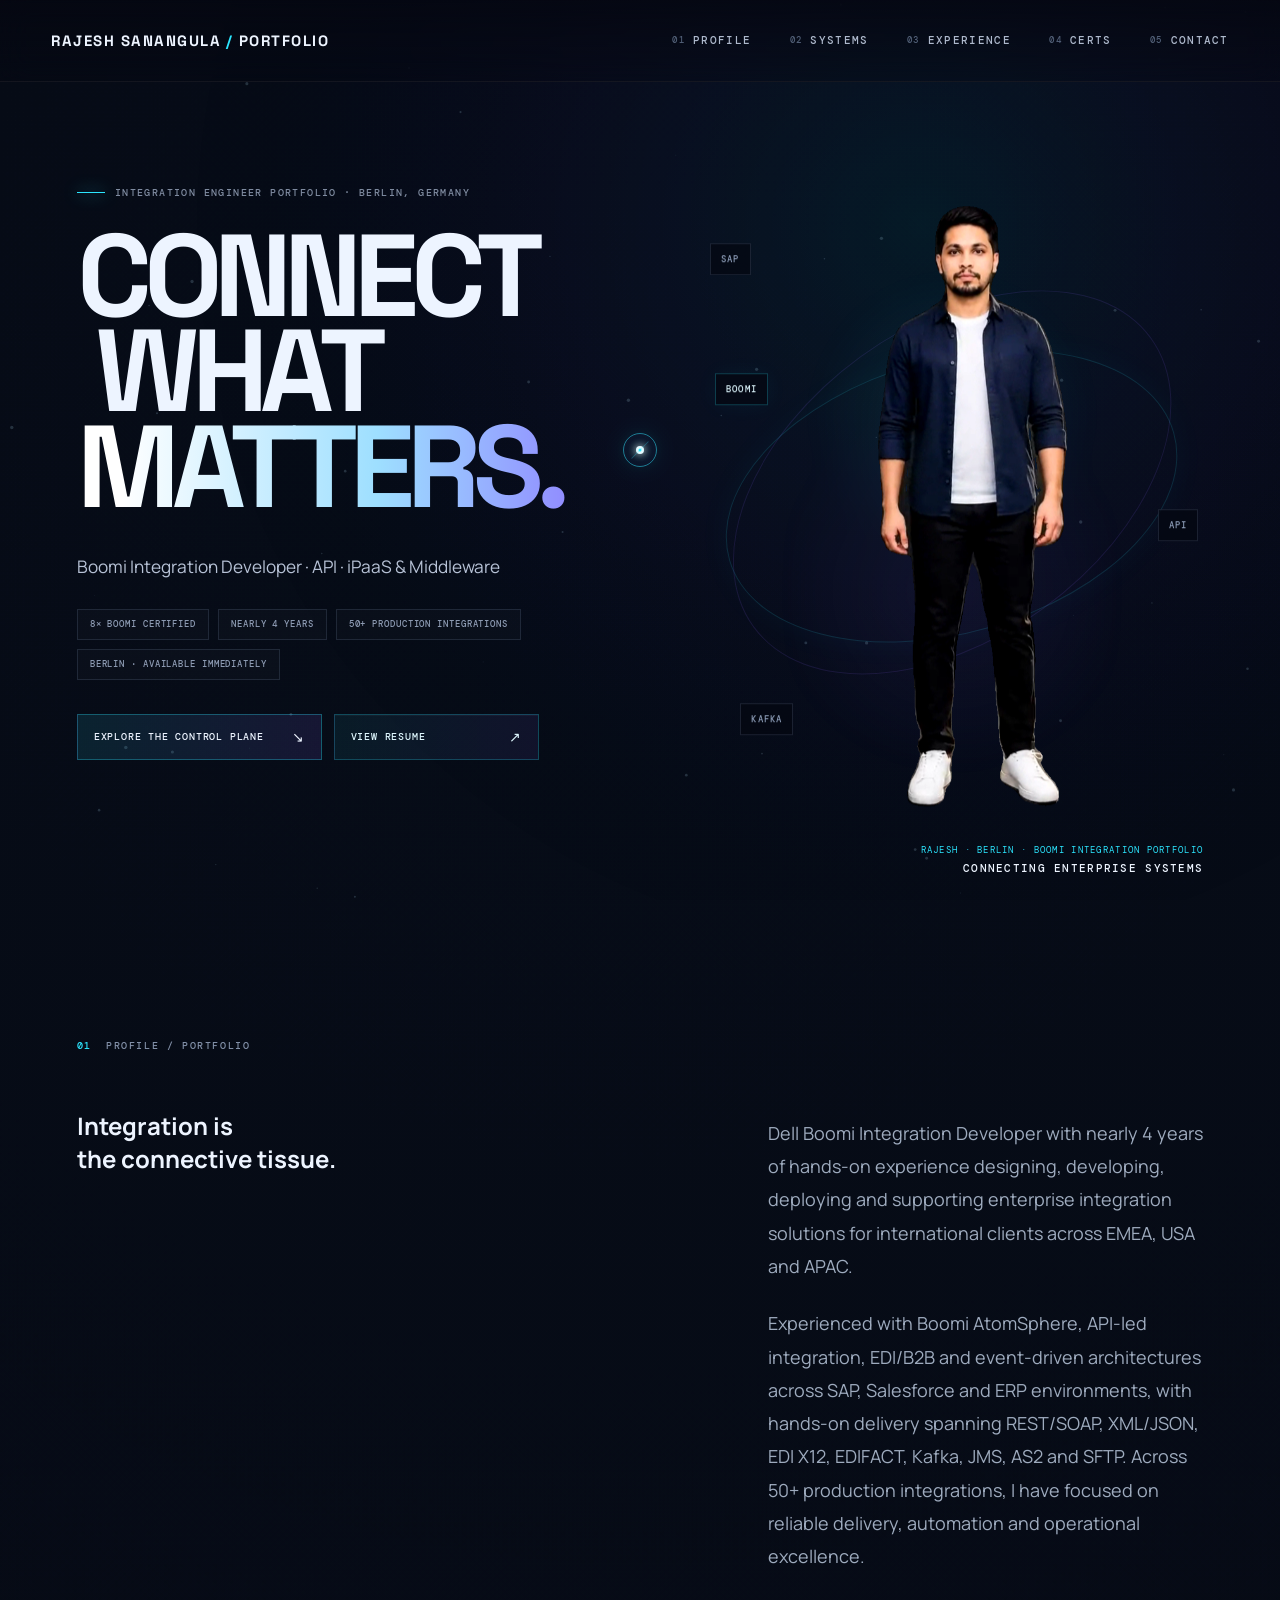
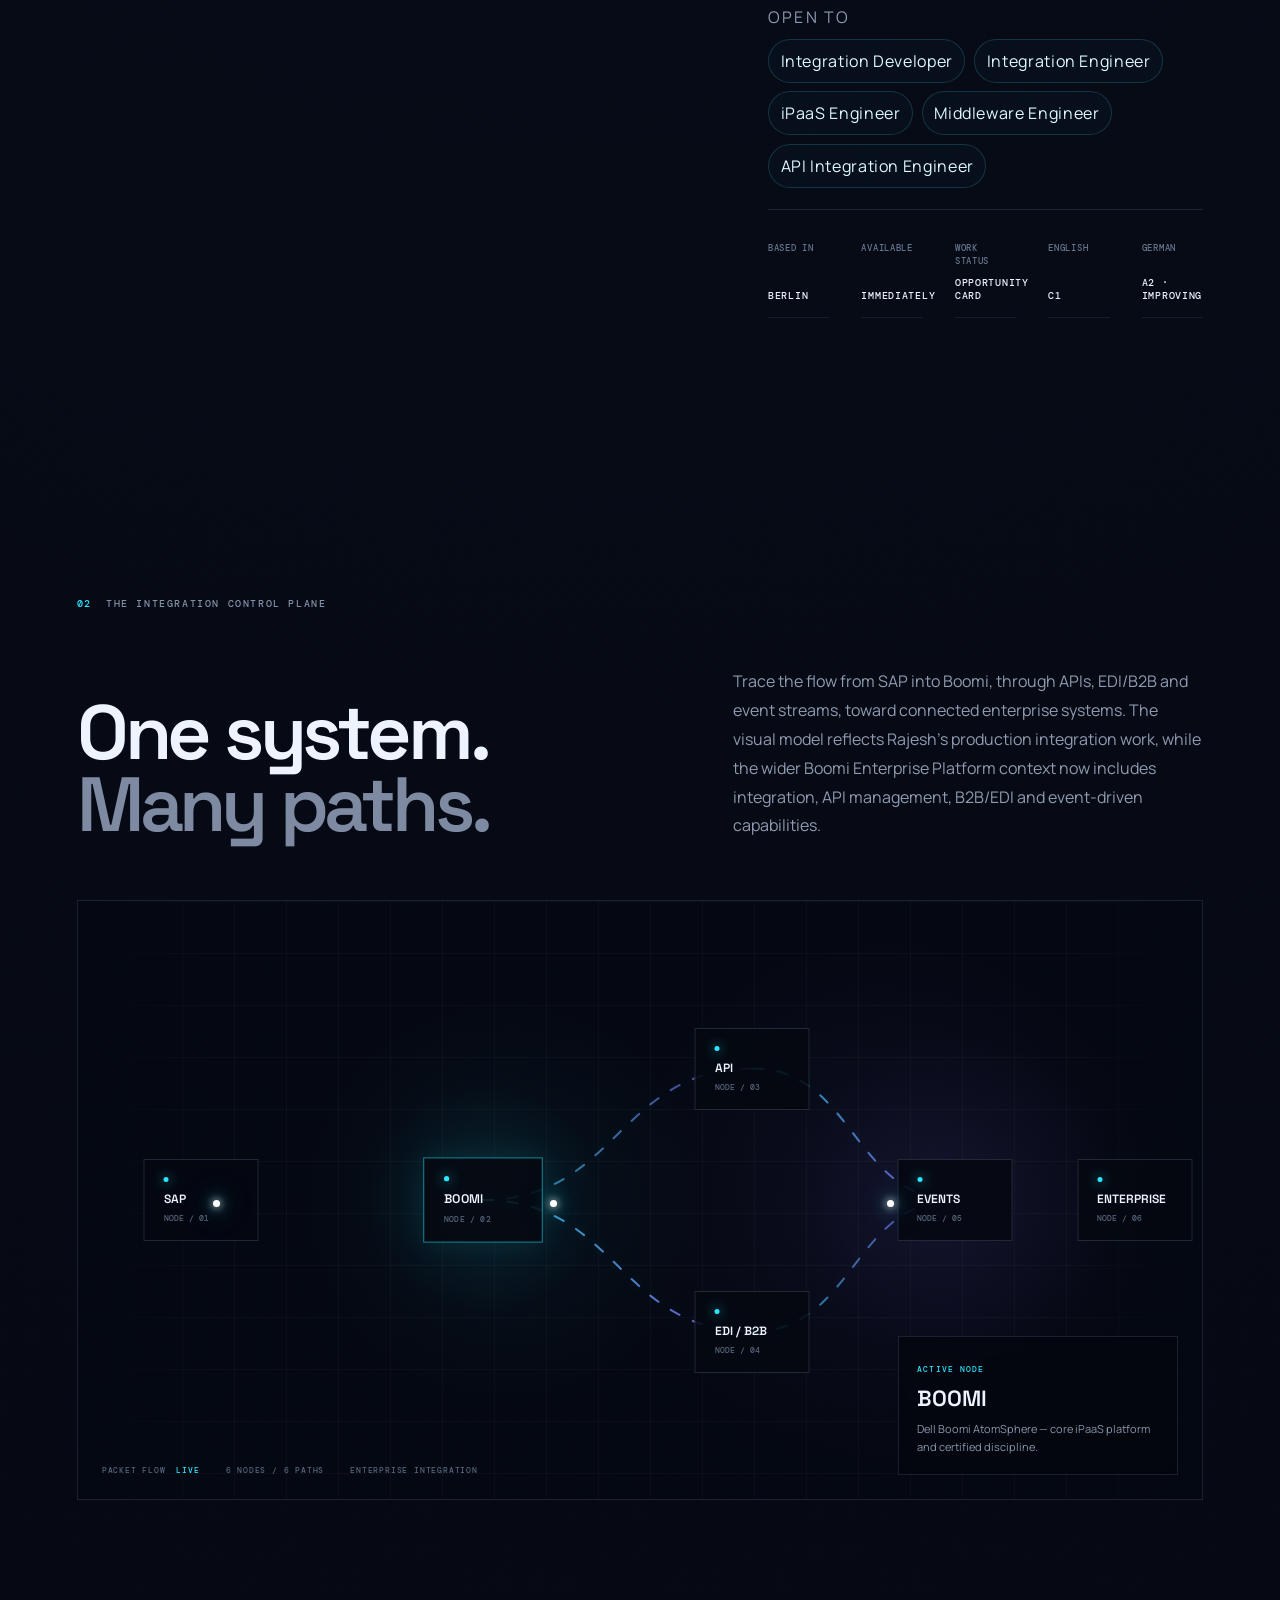
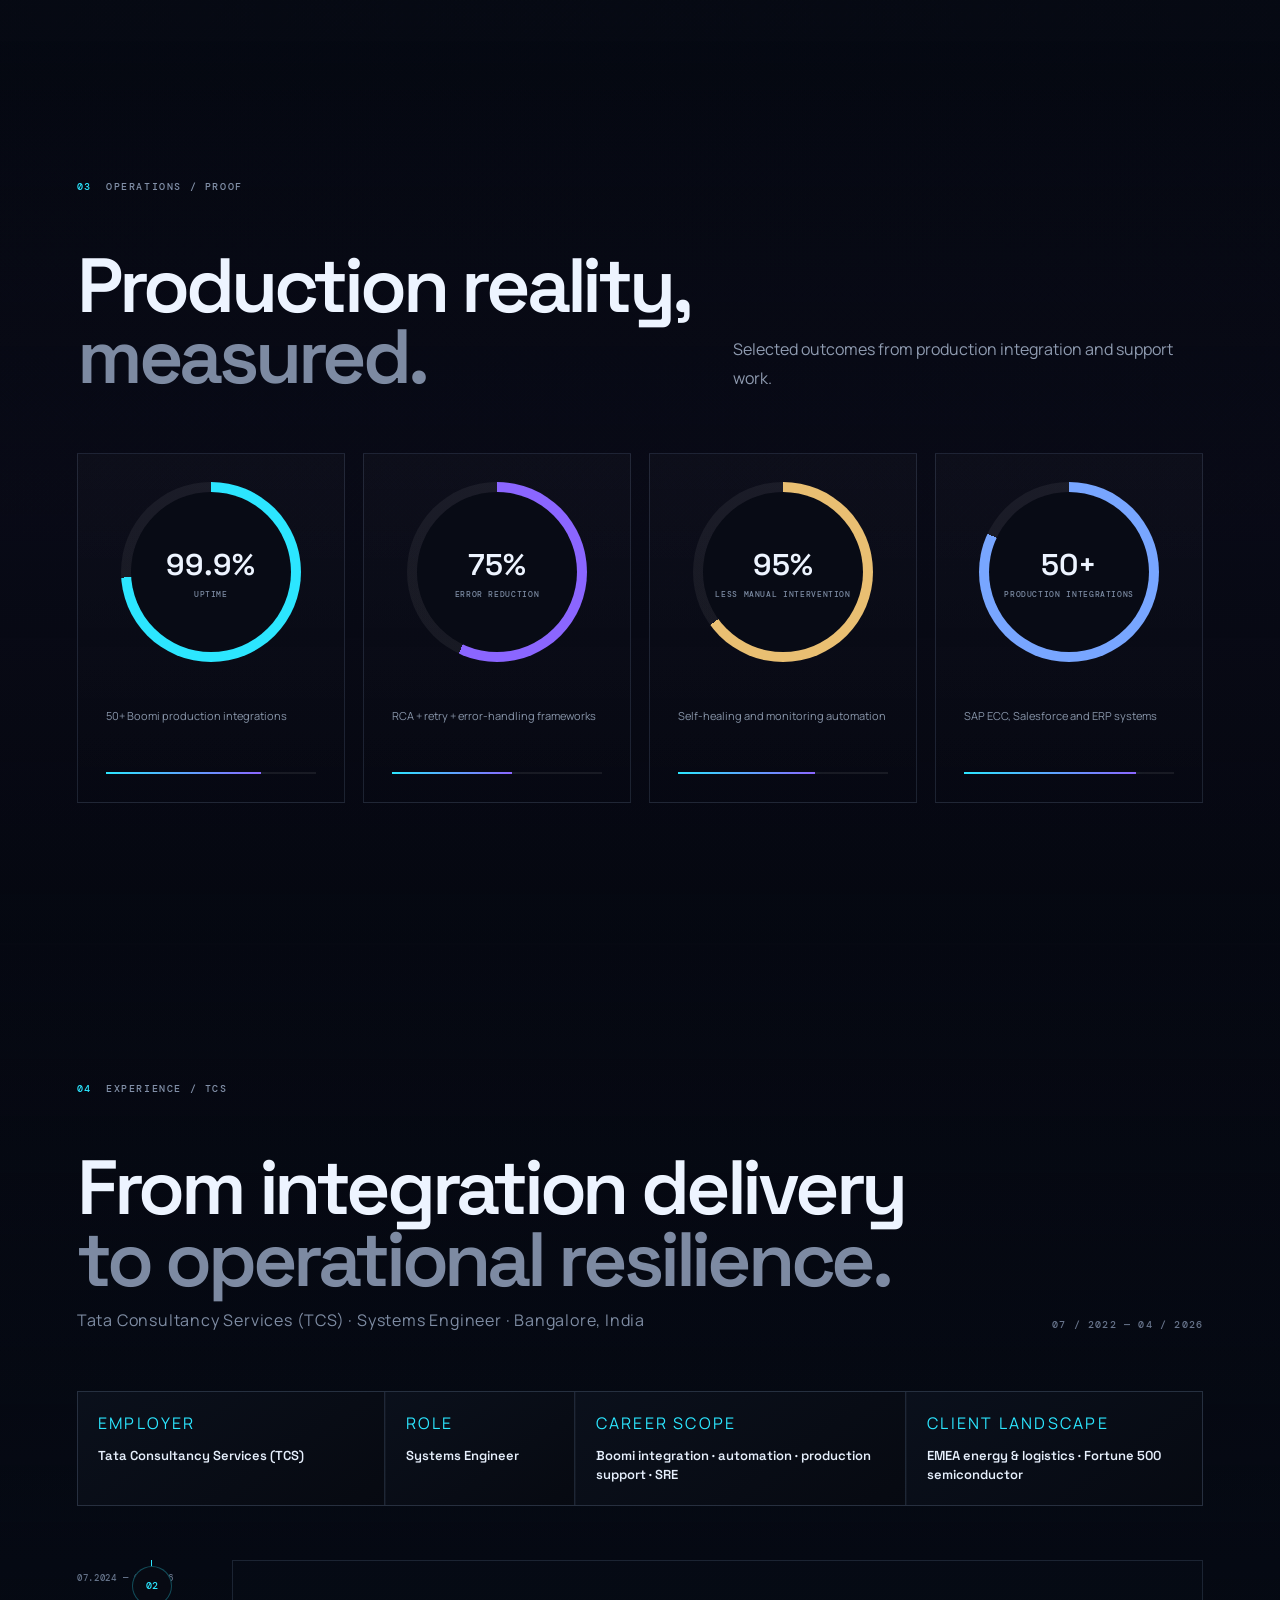
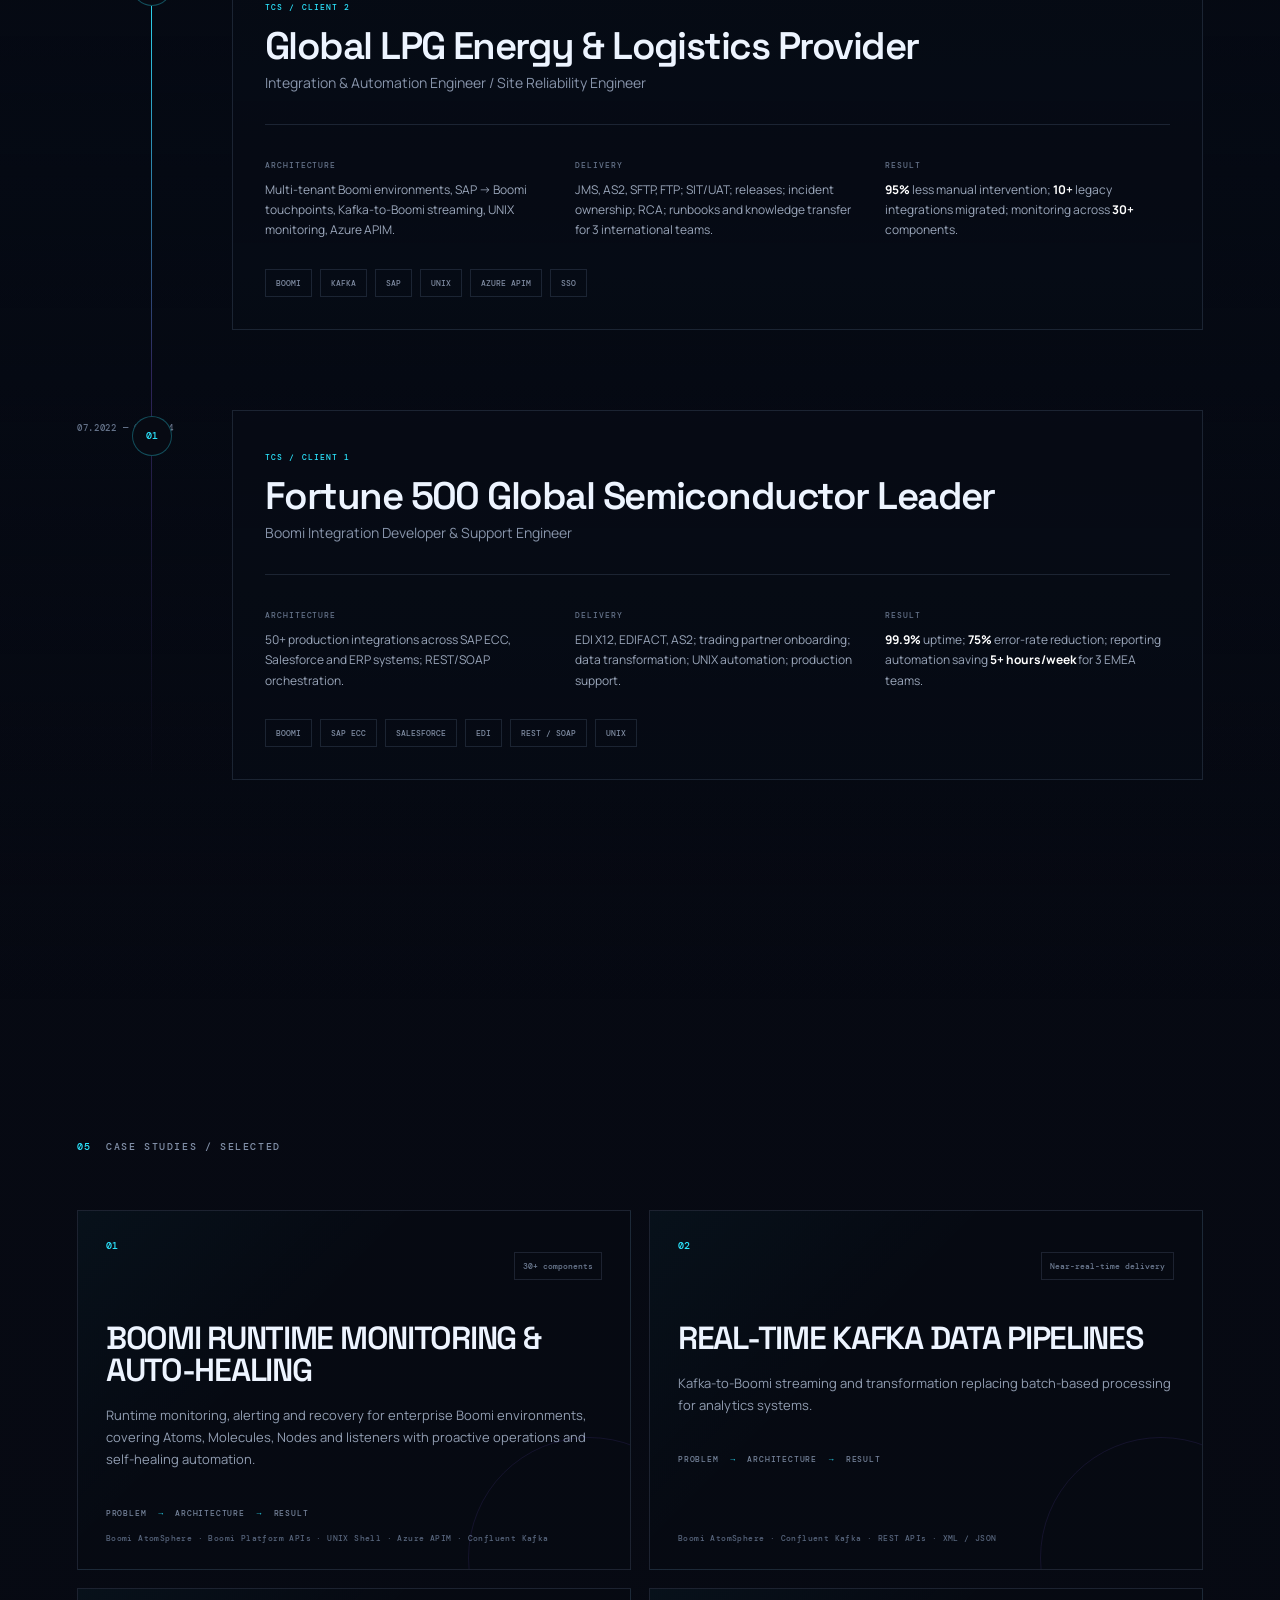
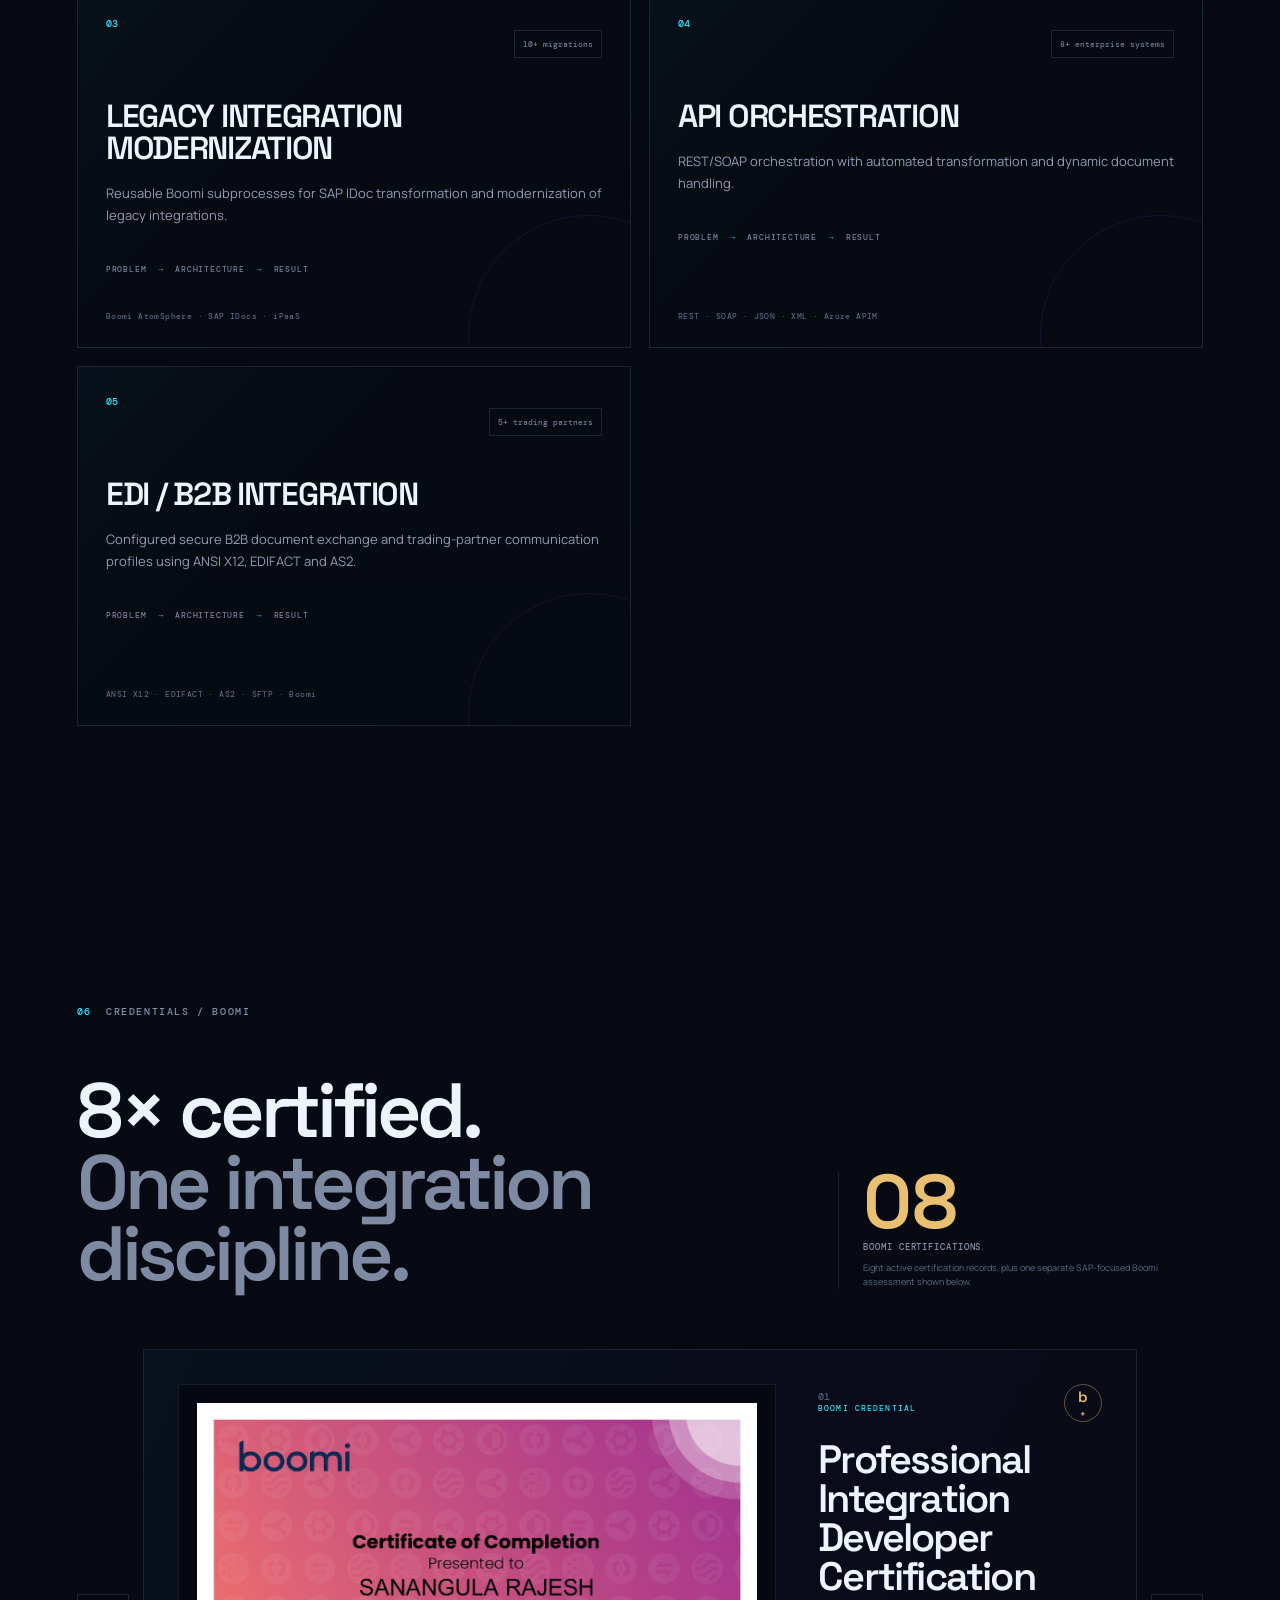
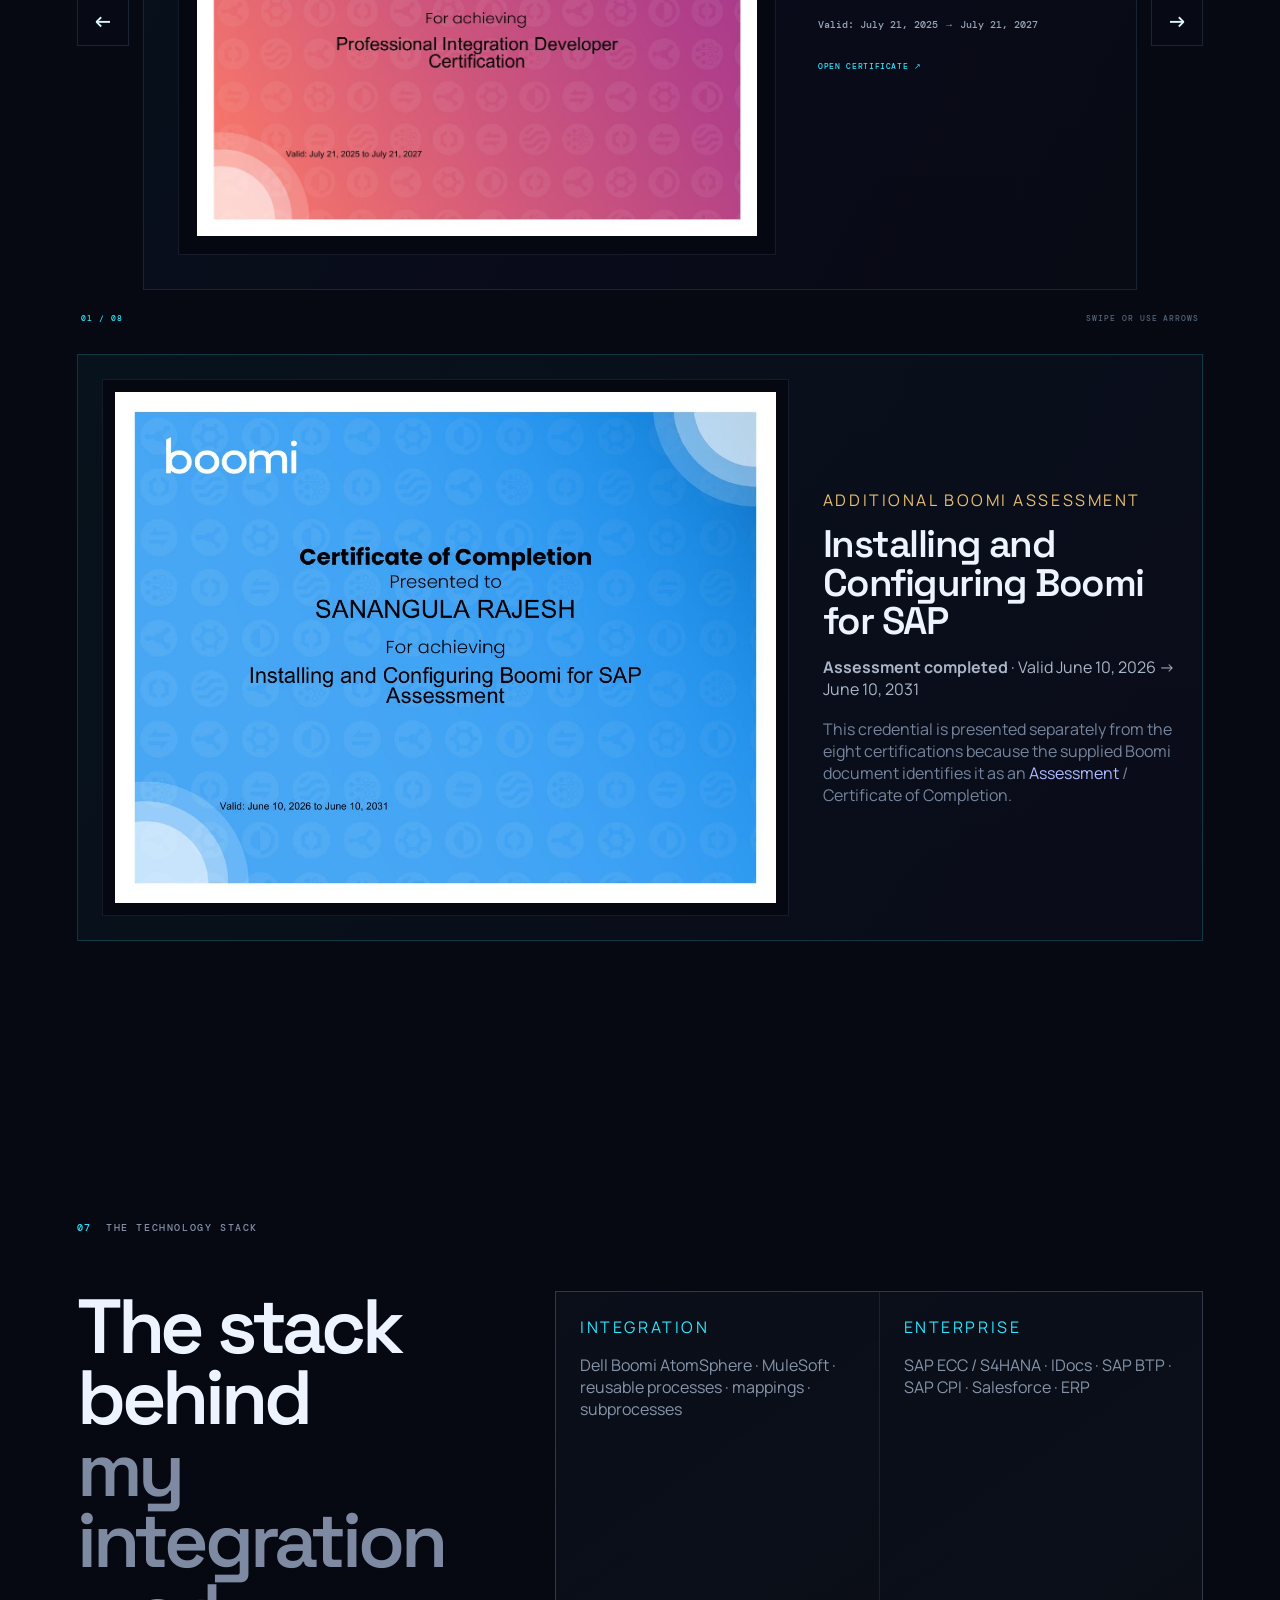
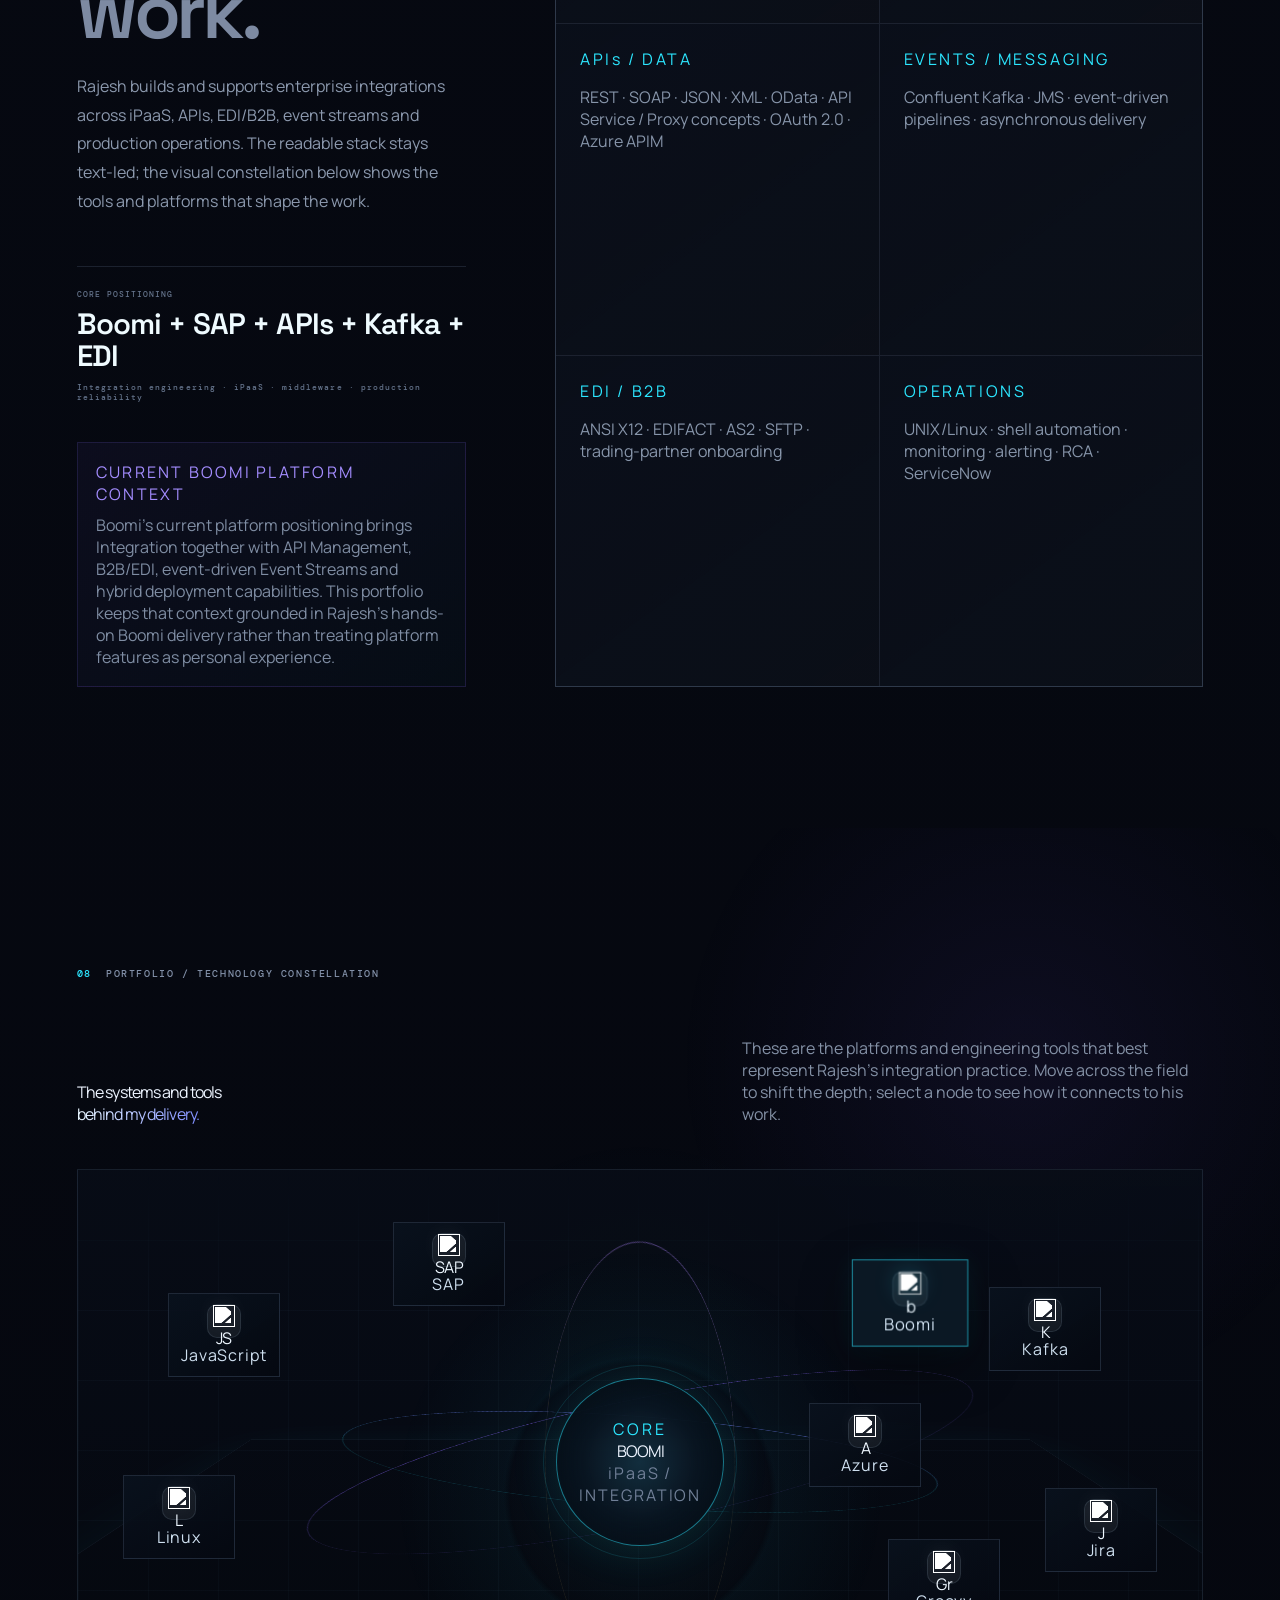
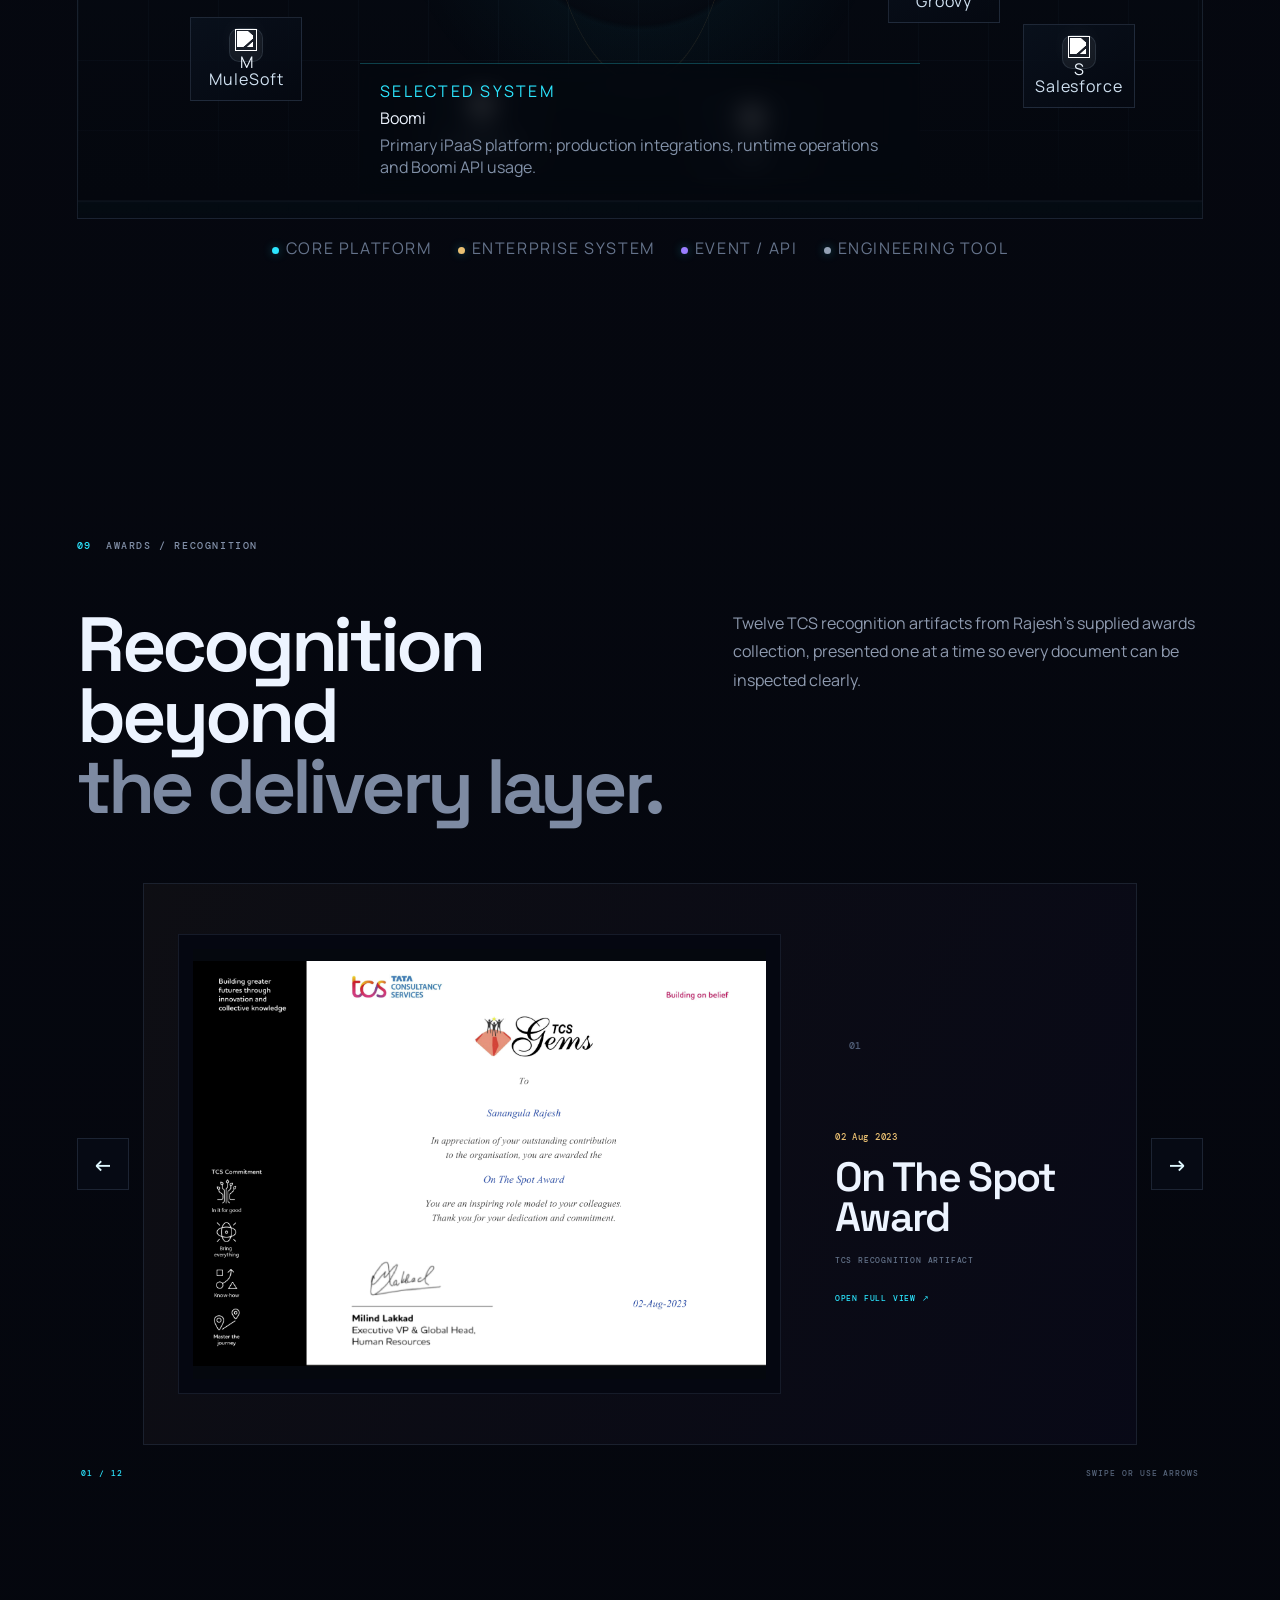
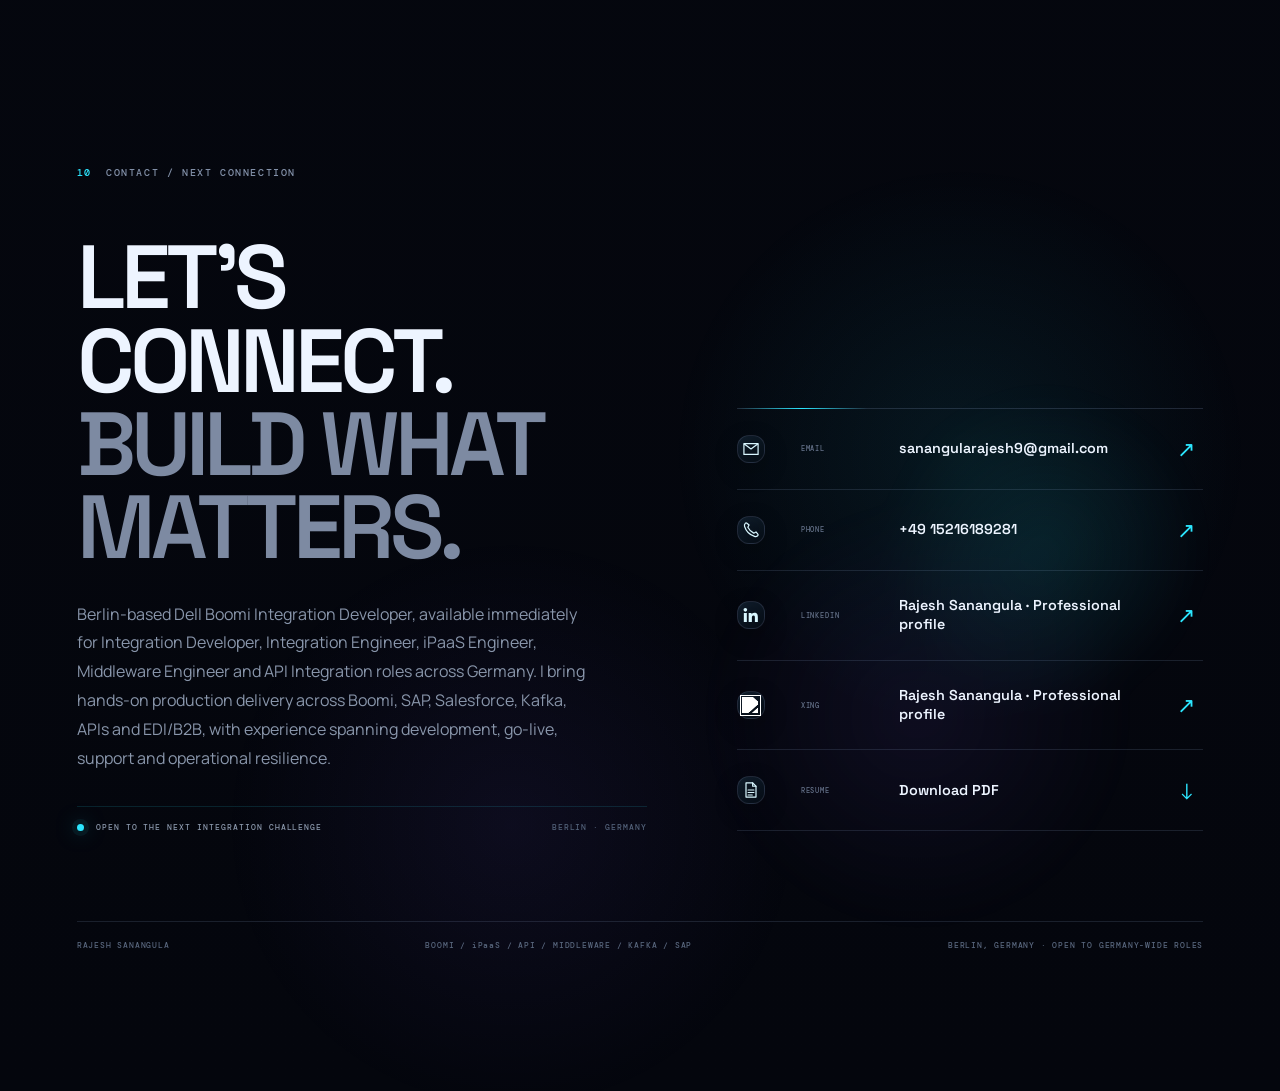
==== index.html @ ce755310 "Publish portfolio to GitHub Pages" ====
<!doctype html>
<html lang="en">
<head>
<meta charset="UTF-8"><meta name="viewport" content="width=device-width,initial-scale=1">
<meta name="theme-color" content="#050711">
<meta name="description" content="Rajesh Sanangula — Berlin-based Dell Boomi Integration Developer | iPaaS, API & Middleware. Nearly 4 years of enterprise integration experience across Boomi, SAP, Kafka, EDI/B2B and APIs. Available immediately for Germany-wide roles.">
<meta property="og:title" content="Rajesh Sanangula — Integration Engineer Portfolio · Dell Boomi & iPaaS"><meta property="og:description" content="Berlin-based Boomi Integration Developer focused on iPaaS, middleware, APIs, SAP, Kafka, EDI/B2B and production automation."><meta property="og:type" content="website"><meta name="twitter:card" content="summary_large_image"><meta name="twitter:title" content="Rajesh Sanangula — Dell Boomi Integration Developer"><meta name="twitter:description" content="Enterprise integration, API management, EDI/B2B, event-driven architectures and operational automation."><link rel="stylesheet" href="./styles.css"><title>Rajesh Sanangula — Integration Engineer Portfolio · Dell Boomi & iPaaS</title>
<script type="application/ld+json">{"@context":"https://schema.org","@type":"Person","name":"Rajesh Sanangula","url":"#top","jobTitle":"Dell Boomi Integration Developer","email":"mailto:sanangularajesh9@gmail.com","telephone":"+49 15216189281","address":{"@type":"PostalAddress","addressLocality":"Berlin","addressCountry":"DE"},"sameAs":["https://www.linkedin.com/in/rajesh-sanangula-346b77212","https://www.xing.com/profile/Rajesh_Sanangula"],"knowsAbout":["Dell Boomi AtomSphere","iPaaS","API Management","EDI/B2B","Confluent Kafka","SAP integration","REST","SOAP","JMS","UNIX automation","Azure APIM"]}</script>
</head><body><canvas class="ambient-canvas" aria-hidden="true"></canvas><div id="app"></div><script src="./js/main.js"></script></body></html>
---- styles.css ----
@import url('https://fonts.googleapis.com/css2?family=DM+Mono:wght@400;500&family=Manrope:wght@400;500;600;700;800&family=Space+Grotesk:wght@400;500;600;700&display=swap');
:root{--bg:#050711;--panel:#0a0d18;--text:#edf4ff;--muted:#8e9ab1;--line:rgba(180,205,255,.13);--cyan:#2ce6ff;--violet:#8b66ff;--gold:#e9bf72;--mx:50vw;--my:50vh;font-family:Manrope,system-ui,sans-serif;color:var(--text);background:var(--bg);font-synthesis:none;text-rendering:optimizeLegibility}*{box-sizing:border-box}html{scroll-behavior:smooth;background:var(--bg)}body{margin:0;background:radial-gradient(circle at var(--mx) var(--my),rgba(35,125,175,.045),transparent 26%),linear-gradient(180deg,#050711,#070a13 52%,#04060d);overflow-x:hidden}body:before{content:"";position:fixed;inset:0;pointer-events:none;opacity:.16;background-image:linear-gradient(rgba(255,255,255,.035) 1px,transparent 1px),linear-gradient(90deg,rgba(255,255,255,.025) 1px,transparent 1px);background-size:72px 72px;mask-image:linear-gradient(to bottom,black,transparent 70%);z-index:0}.ambient-canvas{position:fixed;inset:0;width:100%;height:100%;pointer-events:none;z-index:0;opacity:.8}a{color:inherit;text-decoration:none}button{font:inherit;color:inherit}.site-header{position:fixed;z-index:30;top:0;left:0;right:0;height:82px;padding:0 clamp(20px,4vw,64px);display:flex;align-items:center;justify-content:space-between;border-bottom:1px solid rgba(255,255,255,.06);background:linear-gradient(180deg,rgba(5,7,17,.82),rgba(5,7,17,.28));backdrop-filter:blur(16px)}.brand{font:700 18px/1 'Space Grotesk';letter-spacing:.08em}.brand span{color:var(--cyan);margin-left:4px}.nav{display:flex;gap:clamp(18px,3vw,44px);align-items:center}.nav a{font:600 11px/1 'DM Mono';letter-spacing:.12em;color:#aeb9cc;display:flex;gap:8px;align-items:center;transition:.25s}.nav a:hover{color:#fff}.nav small{color:#526078}.menu-toggle{display:none;background:none;border:0;width:42px;height:42px}.menu-toggle span{display:block;width:24px;height:1px;background:#dbe7ff;margin:7px auto}.section-pad{padding-left:clamp(20px,6vw,100px);padding-right:clamp(20px,6vw,100px)}.section{position:relative;z-index:1;padding-top:clamp(100px,11vw,170px);padding-bottom:clamp(100px,11vw,170px)}.section-kicker{display:flex;align-items:center;gap:14px;font:500 10px/1 'DM Mono';letter-spacing:.16em;color:#8290a8;margin-bottom:58px}.section-kicker span{color:var(--cyan)}.section-kicker b{font-weight:500}.hero{min-height:100svh;display:flex;align-items:center;padding-top:120px;position:relative}.hero-grid{width:min(1480px,100%);margin:auto;display:grid;grid-template-columns:1fr .92fr;align-items:center;gap:clamp(30px,5vw,100px)}.eyebrow{font:500 10px/1 'DM Mono';letter-spacing:.14em;color:#7f8ba0;display:flex;gap:10px;align-items:center}.eyebrow i{width:28px;height:1px;background:var(--cyan);box-shadow:0 0 16px var(--cyan)}h1,h2,h3,p{margin:0}h1{font:700 clamp(64px,9.1vw,150px)/.82 'Space Grotesk';letter-spacing:-.07em;margin:30px 0 38px}.hero-copy h1 span,.hero-copy h1 em{display:block}.hero-copy h1 span:nth-child(2){margin-left:.16em}.hero-copy h1 em{font-style:normal;color:transparent;background:linear-gradient(90deg,#fff 8%,#9edfff 55%,#8d75ff 100%);-webkit-background-clip:text;background-clip:text}.hero-lede{max-width:650px;color:#b7c2d6;font-size:clamp(16px,1.35vw,20px);line-height:1.7}.hero-meta{display:flex;flex-wrap:wrap;gap:9px;margin-top:28px}.hero-meta span{font:500 9px/1 'DM Mono';letter-spacing:.1em;color:#8d9bb3;border:1px solid var(--line);padding:10px 12px;background:rgba(255,255,255,.02)}.hero-actions{display:flex;gap:12px;margin-top:34px;flex-wrap:wrap}.button{display:inline-flex;gap:28px;align-items:center;justify-content:space-between;min-width:205px;padding:15px 16px;border:1px solid var(--line);font:500 10px/1 'DM Mono';letter-spacing:.08em;transition:.3s}.button b{font-size:14px}.button-primary{background:linear-gradient(90deg,rgba(44,230,255,.11),rgba(139,102,255,.12));border-color:rgba(44,230,255,.3)}.button:hover{transform:translateY(-3px);border-color:rgba(255,255,255,.32)}.hero-visual{height:min(760px,76vh);min-height:560px;position:relative}.person-frame{position:absolute;inset:4% 13% 2% 13%;overflow:hidden;border-radius:48% 48% 5% 5% / 35% 35% 5% 5%;background:radial-gradient(circle at 50% 38%,rgba(24,37,67,.58),rgba(3,5,12,.9) 64%);border:1px solid rgba(180,220,255,.11);box-shadow:0 0 80px rgba(44,230,255,.06),inset 0 0 100px rgba(0,0,0,.5)}.person-halo{position:absolute;inset:10% 10% 0;background:radial-gradient(circle at 50% 35%,rgba(44,230,255,.18),transparent 35%),radial-gradient(circle at 50% 65%,rgba(139,102,255,.15),transparent 45%);filter:blur(12px)}.person-video{position:absolute;width:100%;height:100%;object-fit:cover;object-position:50% 18%;mix-blend-mode:normal;filter:saturate(.9) contrast(1.05);transform:scale(1.08)}.person-vignette{position:absolute;inset:0;background:radial-gradient(ellipse at center,transparent 36%,rgba(4,6,14,.1) 58%,rgba(4,6,14,.92) 100%),linear-gradient(180deg,rgba(5,7,17,.3),transparent 28%,transparent 70%,rgba(5,7,17,.96))}.person-caption{position:absolute;bottom:2%;right:0;display:flex;flex-direction:column;gap:5px;text-align:right;font-family:'DM Mono';letter-spacing:.08em}.person-caption span{font-size:9px;color:var(--cyan)}.person-caption strong{font-size:11px}.person-caption small{font-size:8px;color:#68758c}.hero-orbit{position:absolute;border:1px solid rgba(44,230,255,.14);border-radius:50%;transform:rotate(-16deg)}.orbit-a{width:92%;height:40%;top:32%;left:4%;box-shadow:0 0 35px rgba(44,230,255,.04)}.orbit-b{width:62%;height:72%;top:14%;left:19%;border-color:rgba(139,102,255,.13);transform:rotate(54deg)}.hero-node{position:absolute;font:500 9px 'DM Mono';letter-spacing:.12em;color:#91a2bd;border:1px solid var(--line);background:rgba(5,7,17,.72);padding:9px 10px;backdrop-filter:blur(8px)}.node-one{top:15%;left:2%}.node-two{top:54%;right:1%}.node-three{bottom:13%;left:8%}.scroll-cue{position:absolute;bottom:28px;left:clamp(20px,6vw,100px);display:flex;align-items:center;gap:16px;font:500 9px 'DM Mono';letter-spacing:.12em;color:#61708a}.scroll-cue i{width:70px;height:1px;background:linear-gradient(90deg,var(--cyan),transparent)}.profile{background:linear-gradient(180deg,transparent,rgba(11,19,35,.36),transparent)}.profile-grid{display:grid;grid-template-columns:1.15fr .85fr;gap:8vw;max-width:1320px}.profile h2,.systems-head h2,.metrics-intro h2,.experience-intro h2,.cert-head h2,.tech h2,.motion h2,.awards h2,.contact h2{font:600 clamp(48px,6vw,92px)/.93 'Space Grotesk';letter-spacing:-.055em}.profile h2 em,.systems-head h2 em,.metrics-intro h2 em,.experience-intro h2 em,.cert-head h2 em,.tech h2 em,.motion h2 em,.awards h2 em,.contact h2 em{font-style:normal;color:#7d8aa2}.profile-copy{max-width:640px;padding-top:8px}.profile-copy p{color:#9eabbe;font-size:18px;line-height:1.85;margin-bottom:24px}.proof-line{display:flex;gap:30px;padding-top:18px;border-top:1px solid var(--line);font:500 9px 'DM Mono';color:#66758d;letter-spacing:.08em}.proof-line strong{color:#eaf1ff;margin-left:7px}.systems-head,.metrics-intro,.experience-intro,.cert-head,.awards-head{display:flex;justify-content:space-between;gap:40px;align-items:end;margin-bottom:60px}.systems-head p,.metrics-intro p,.awards-head p{max-width:470px;color:#8f9bb0;line-height:1.8}.architecture{height:600px;position:relative;border:1px solid var(--line);background:radial-gradient(circle at 38% 50%,rgba(44,230,255,.05),transparent 27%),radial-gradient(circle at 72% 50%,rgba(139,102,255,.06),transparent 32%),rgba(5,8,17,.55);overflow:hidden}.architecture:before{content:"";position:absolute;inset:0;background:linear-gradient(rgba(255,255,255,.03) 1px,transparent 1px),linear-gradient(90deg,rgba(255,255,255,.03) 1px,transparent 1px);background-size:52px 52px;mask-image:linear-gradient(to right,transparent,black 12%,black 88%,transparent)}.architecture svg{position:absolute;inset:0;width:100%;height:100%}.edge path{fill:none;stroke:url(#edge);stroke-width:1.1;stroke-dasharray:7 10;opacity:.4;animation:dash 7s linear infinite}.arch-node{position:absolute;transform:translate(-50%,-50%);background:rgba(5,8,17,.88);border:1px solid rgba(180,210,255,.16);padding:17px 19px;min-width:115px;text-align:left;cursor:pointer;transition:.3s;z-index:2}.arch-node:hover,.arch-node.active{border-color:rgba(44,230,255,.55);box-shadow:0 0 32px rgba(44,230,255,.1);transform:translate(-50%,-50%) scale(1.04)}.arch-node b{display:block;font:600 12px 'Space Grotesk'}.arch-node small{display:block;font:500 8px 'DM Mono';color:#59677f;margin-top:6px}.pulse{display:block;width:5px;height:5px;border-radius:50%;background:var(--cyan);box-shadow:0 0 12px var(--cyan);margin-bottom:9px}.packet{position:absolute;width:5px;height:5px;border-radius:50%;background:#fff;box-shadow:0 0 12px var(--cyan);animation:packet 4.6s linear infinite;z-index:1}.p1{left:12%;top:50%}.p2{left:42%;top:50%;animation-delay:1.2s}.p3{left:72%;top:50%;animation-delay:2.5s}.node-inspector{position:absolute;right:24px;bottom:24px;width:280px;padding:18px;border:1px solid var(--line);background:rgba(4,7,15,.78);backdrop-filter:blur(12px);z-index:3}.node-inspector span{font:500 8px 'DM Mono';letter-spacing:.14em;color:var(--cyan)}.node-inspector strong{display:block;font:600 22px 'Space Grotesk';margin-top:7px}.node-inspector p{font-size:11px;line-height:1.65;color:#8996ab;margin-top:8px}.system-footer{position:absolute;left:24px;right:24px;bottom:24px;display:flex;gap:26px;font:500 8px 'DM Mono';letter-spacing:.1em;color:#58667d}.system-footer b{color:var(--cyan);margin-left:5px}.metrics{background:linear-gradient(180deg,rgba(3,6,14,.2),rgba(14,13,29,.4),rgba(3,6,14,.2))}.metrics-intro{align-items:end}.metrics-grid{display:grid;grid-template-columns:repeat(4,1fr);gap:18px}.metric{padding:28px;border:1px solid var(--line);background:linear-gradient(180deg,rgba(255,255,255,.02),rgba(255,255,255,0));min-height:350px;display:flex;flex-direction:column;justify-content:space-between}.ring{width:180px;height:180px;border-radius:50%;margin:0 auto 24px;display:grid;place-items:center;background:conic-gradient(var(--cyan) 0 74%,rgba(255,255,255,.06) 74% 100%);position:relative}.ring:after{content:"";position:absolute;inset:10px;border-radius:50%;background:#080b15}.ring>div{position:relative;z-index:1;text-align:center}.ring strong{display:block;font:600 30px 'Space Grotesk'}.ring span{display:block;font:500 8px 'DM Mono';color:#7c8ba3;letter-spacing:.08em;margin-top:5px}.metric:nth-child(2) .ring{background:conic-gradient(var(--violet) 0 57%,rgba(255,255,255,.06) 57%)}.metric:nth-child(3) .ring{background:conic-gradient(var(--gold) 0 65%,rgba(255,255,255,.06) 65%)}.metric:nth-child(4) .ring{background:conic-gradient(#78a6ff 0 82%,rgba(255,255,255,.06) 82%)}.metric p{font-size:11px;line-height:1.65;color:#8996aa}.metric-line{height:2px;background:rgba(255,255,255,.07);margin-top:24px;overflow:hidden}.metric-line i{display:block;height:100%;background:linear-gradient(90deg,var(--cyan),var(--violet));box-shadow:0 0 12px rgba(44,230,255,.35)}.experience{background:linear-gradient(180deg,transparent,rgba(5,10,20,.8),transparent)}.experience-intro>span{font:500 10px 'DM Mono';letter-spacing:.12em;color:#67748c}.timeline{position:relative;max-width:1250px;margin:auto}.timeline:before{content:"";position:absolute;left:74px;top:0;bottom:0;width:1px;background:linear-gradient(var(--cyan),rgba(139,102,255,.3),transparent)}.role{display:grid;grid-template-columns:130px 1fr;gap:25px;position:relative;margin-bottom:80px}.role-year{font:500 9px 'DM Mono';letter-spacing:.08em;color:#65738a;padding-top:12px}.role-marker{position:absolute;left:55px;top:6px;width:40px;height:40px;border:1px solid rgba(44,230,255,.3);background:#070a13;border-radius:50%;display:grid;place-items:center;font:500 10px 'DM Mono';color:var(--cyan);z-index:2}.role-body{border:1px solid var(--line);background:rgba(8,12,22,.6);padding:32px}.role-top span{font:500 8px 'DM Mono';color:var(--cyan);letter-spacing:.14em}.role-top h3{font:600 clamp(28px,3vw,44px)/1 'Space Grotesk';letter-spacing:-.04em;margin:12px 0 8px}.role-top p{color:#8794aa;font-size:14px}.role-columns{display:grid;grid-template-columns:repeat(3,1fr);gap:25px;margin-top:32px;padding-top:24px;border-top:1px solid var(--line)}.role-columns h4{font:500 8px 'DM Mono';color:#65738a;letter-spacing:.12em;margin-bottom:10px}.role-columns p{color:#9ba7bb;font-size:12px;line-height:1.7}.role-columns strong{color:#fff}.role-stack{display:flex;gap:8px;flex-wrap:wrap;margin-top:28px}.role-stack span{font:500 8px 'DM Mono';padding:8px 10px;border:1px solid var(--line);color:#7f8ca2}.case-grid{display:grid;grid-template-columns:repeat(2,1fr);gap:18px}.case{min-height:360px;border:1px solid var(--line);padding:28px;background:linear-gradient(135deg,rgba(44,230,255,.035),transparent 38%),rgba(7,10,18,.5);position:relative;overflow:hidden}.case:after{content:"";position:absolute;width:240px;height:240px;border-radius:50%;border:1px solid rgba(139,102,255,.11);right:-80px;bottom:-110px}.case-index{font:500 10px 'DM Mono';color:var(--cyan)}.case-signal{float:right;font:500 8px 'DM Mono';color:#6f7d94;border:1px solid var(--line);padding:8px}.case h3{clear:both;font:600 32px/1 'Space Grotesk';letter-spacing:-.04em;max-width:470px;margin:70px 0 18px}.case p{max-width:500px;color:#929eb2;font-size:13px;line-height:1.7}.case-flow{display:flex;gap:10px;align-items:center;margin-top:38px;font:500 8px 'DM Mono';letter-spacing:.1em;color:#76849b}.case-flow i{color:var(--cyan);font-style:normal}.case>small{position:absolute;bottom:26px;left:28px;right:28px;color:#58667d;font:500 8px 'DM Mono';letter-spacing:.05em}.cert-head{align-items:end}.cert-count{min-width:260px;border-left:1px solid var(--line);padding-left:24px}.cert-count strong{font:600 76px/.8 'Space Grotesk';color:var(--gold)}.cert-count span{display:block;font:500 9px 'DM Mono';color:#8491a7;letter-spacing:.1em;margin-top:8px}.cert-count small{display:block;color:#5d6b82;font-size:9px;line-height:1.6;margin-top:8px}.cert-matrix{display:grid;grid-template-columns:repeat(4,1fr);gap:14px}.cert-card{border:1px solid var(--line);background:rgba(255,255,255,.015);padding:22px;min-height:260px;text-align:left;position:relative;cursor:pointer;transition:.3s;display:flex;flex-direction:column}.cert-card:hover{transform:translateY(-5px);border-color:rgba(139,102,255,.38);background:linear-gradient(180deg,rgba(139,102,255,.06),transparent)}.cert-card.featured{border-color:rgba(44,230,255,.18)}.cert-num{font:500 8px 'DM Mono';color:#526079}.cert-seal{position:absolute;right:20px;top:18px;width:38px;height:38px;border:1px solid rgba(233,191,114,.4);border-radius:50%;display:grid;place-items:center;font:600 15px 'Space Grotesk';color:var(--gold)}.cert-seal span{font-size:9px}.cert-card h3{font:600 17px/1.18 'Space Grotesk';max-width:220px;margin-top:55px}.cert-card small{font:500 8px 'DM Mono';color:#66748b;margin-top:auto}.view{font:500 8px 'DM Mono';color:var(--cyan);margin-top:18px;letter-spacing:.08em}.view.muted{color:#65738b}.credential-note{margin-top:18px;padding:16px;border:1px dashed rgba(233,191,114,.22);font-size:10px;line-height:1.7;color:#77849a}.credential-note strong{color:#c4cddd}.lightbox{position:fixed;inset:0;z-index:60;background:rgba(1,3,8,.9);backdrop-filter:blur(18px);display:grid;place-items:center;padding:30px}.lightbox-inner{position:relative;max-width:min(1100px,92vw);max-height:92vh}.lightbox-inner img{display:block;max-width:100%;max-height:78vh;object-fit:contain;border:1px solid var(--line);box-shadow:0 30px 100px rgba(0,0,0,.5)}.lightbox-inner>div{display:flex;justify-content:space-between;gap:20px;margin-top:12px;font:500 10px 'DM Mono';color:#aeb9ca}.lightbox-inner>div span{color:#68758c}.close{position:absolute;right:-14px;top:-14px;width:36px;height:36px;border-radius:50%;border:1px solid var(--line);background:#0a0d17;color:#fff;font-size:22px;cursor:pointer;z-index:2}.tech-layout{display:grid;grid-template-columns:.75fr 1.25fr;gap:7vw}.tech p{max-width:420px;color:#8c99ae;line-height:1.8;margin-top:24px}.tech-focus{margin-top:50px;padding:22px 0;border-top:1px solid var(--line);max-width:520px}.tech-focus span,.tech-focus small{display:block;font:500 8px 'DM Mono';letter-spacing:.13em;color:#66758d}.tech-focus strong{display:block;font:600 clamp(24px,2.3vw,34px)/1.08 'Space Grotesk';letter-spacing:-.03em;margin:10px 0;color:#effbff}.tech-cloud{border:1px solid var(--line);padding:25px;background:linear-gradient(180deg,rgba(8,11,20,.72),rgba(8,11,20,.38));box-shadow:inset 0 1px rgba(255,255,255,.025)}.tech-group{padding:18px 0;border-bottom:1px solid var(--line)}.tech-group:last-of-type{border-bottom:0}.tech-group>span{font:500 8px 'DM Mono';color:#65738b;letter-spacing:.1em;display:block;margin-bottom:12px}.tech-group>div{display:grid;grid-template-columns:repeat(2,minmax(0,1fr));gap:8px}.tech-group button{display:flex;align-items:center;gap:10px;min-height:48px;border:1px solid var(--line);background:rgba(255,255,255,.015);padding:7px 10px;text-align:left;font:500 10px 'DM Mono';color:#98a5b8;cursor:pointer;transition:transform .25s,border-color .25s,background .25s,color .25s;position:relative;overflow:hidden}.tech-group button:after{content:;position:absolute;inset:0;background:linear-gradient(110deg,rgba(44,230,255,.06),transparent 45%,rgba(139,102,255,.06));opacity:0;transition:opacity .25s}.tech-group button:hover,.tech-group button.active{transform:translateY(-2px);border-color:rgba(44,230,255,.45);color:#eaf7ff;background:rgba(44,230,255,.05);box-shadow:0 10px 30px rgba(0,0,0,.18)}.tech-group button:hover:after,.tech-group button.active:after{opacity:1}.tech-icon{position:relative;z-index:1;flex:0 0 34px;width:34px;height:34px;display:grid;place-items:center;border:1px solid rgba(149,185,214,.18);background:linear-gradient(145deg,rgba(255,255,255,.08),rgba(255,255,255,.015));color:#dff8ff;font:700 9px/1 'DM Mono';letter-spacing:-.04em}.tech-name{position:relative;z-index:1;line-height:1.2}.tech-detail{margin-top:18px;padding:16px 0 2px;border-top:1px solid var(--line)}.tech-detail span{display:block;font:500 8px 'DM Mono';letter-spacing:.12em;color:#65738b}.tech-detail strong{display:block;font:600 20px 'Space Grotesk';margin:7px 0 4px}.tech-detail p{margin:0;max-width:none;color:#7f8da3;font:400 11px/1.6 'DM Mono'}.motion{display:none}.motion-grid,.motion-specs,.motion-player{display:none}.awards-head{align-items:start}.awards-strip{display:grid;grid-template-columns:repeat(5,1fr);gap:14px}.award{border:1px solid var(--line);background:rgba(255,255,255,.01);padding:0;text-align:left;cursor:pointer;overflow:hidden;transition:.3s}.award:hover{transform:translateY(-5px);border-color:rgba(233,191,114,.35)}.award img{display:block;width:100%;aspect-ratio:1.42;object-fit:cover;filter:saturate(.82) contrast(1.02)}.award div{padding:14px}.award span{display:block;font:500 8px 'DM Mono';color:var(--gold);margin-bottom:6px}.award strong{display:block;font:600 13px 'Space Grotesk'}.award-lightbox img{max-height:75vh}.contact{min-height:90vh;display:flex;flex-direction:column;justify-content:center;background:radial-gradient(circle at 75% 40%,rgba(44,230,255,.08),transparent 25%),radial-gradient(circle at 40% 75%,rgba(139,102,255,.07),transparent 26%)}.contact-grid{display:grid;grid-template-columns:1.1fr .9fr;gap:7vw;align-items:end}.contact h2{font-size:clamp(58px,7vw,112px);margin:30px 0}.contact p{max-width:520px;color:#8996ab;line-height:1.8}.contact-panel{border-top:1px solid var(--line)}.contact-panel a{display:grid;grid-template-columns:90px 1fr 25px;gap:16px;align-items:center;padding:22px 0;border-bottom:1px solid var(--line)}.contact-panel small{font:500 8px 'DM Mono';color:#65728a;letter-spacing:.12em}.contact-panel strong{font:600 16px 'Space Grotesk';overflow-wrap:anywhere}.contact-panel span{color:var(--cyan);text-align:right}.contact-foot{display:flex;justify-content:space-between;gap:20px;margin-top:90px;padding-top:18px;border-top:1px solid var(--line);font:500 8px 'DM Mono';letter-spacing:.1em;color:#59677e}@keyframes dash{to{stroke-dashoffset:-120}}@keyframes packet{0%{transform:translateX(0);opacity:0}8%{opacity:1}48%{transform:translateX(320px);opacity:1}70%{transform:translateX(500px);opacity:1}100%{transform:translateX(760px);opacity:0}}[data-reveal]{opacity:0;transform:translateY(18px);transition:opacity .75s ease,transform .75s cubic-bezier(.2,.75,.25,1);transition-delay:var(--delay,0ms)}[data-reveal].is-visible{opacity:1;transform:none}
@media (max-width:1100px){.hero-grid,.profile-grid,.motion-grid,.contact-grid,.tech-layout{grid-template-columns:1fr}.hero-visual{height:680px;order:-1}.hero-copy{max-width:900px}.hero{padding-top:120px}.metrics-grid{grid-template-columns:repeat(2,1fr)}.cert-matrix{grid-template-columns:repeat(2,1fr)}.awards-strip{grid-template-columns:repeat(3,1fr)}.architecture{height:540px}.node-inspector{width:250px}.systems-head,.metrics-intro,.experience-intro,.cert-head,.awards-head{align-items:start;flex-direction:column}.tech-layout{gap:50px}}
@media (max-width:760px){.site-header{height:70px}.nav{position:fixed;top:70px;left:0;right:0;background:rgba(5,7,17,.96);backdrop-filter:blur(18px);display:none;flex-direction:column;align-items:stretch;padding:18px 20px;border-bottom:1px solid var(--line)}.nav.open{display:flex}.nav a{padding:14px 0}.menu-toggle{display:block}.section{padding-top:90px;padding-bottom:90px}.hero{padding-top:100px}.hero-grid{display:flex;flex-direction:column}.hero-visual{height:530px;min-height:530px;width:100%;order:-1}.person-frame{inset:2% 8% 3% 8%}.hero-node{display:none}h1{font-size:clamp(56px,16vw,92px);margin:24px 0 30px}.hero-lede{font-size:15px}.hero-meta span{font-size:8px}.scroll-cue{display:none}.section-kicker{margin-bottom:40px}.profile h2,.systems-head h2,.metrics-intro h2,.experience-intro h2,.cert-head h2,.tech h2,.motion h2,.awards h2{font-size:clamp(44px,12vw,64px)}.profile-copy p{font-size:15px}.architecture{height:660px}.architecture svg{opacity:.75}.arch-node{min-width:94px;padding:12px}.arch-node b{font-size:10px}.node-inspector{left:18px;right:18px;bottom:18px;width:auto}.system-footer{display:none}.metrics-grid,.case-grid,.cert-matrix,.awards-strip{grid-template-columns:1fr}.metric{min-height:300px}.role{grid-template-columns:1fr;gap:12px;margin-bottom:50px}.timeline:before{display:none}.role-marker{display:none}.role-year{padding:0}.role-body{padding:22px}.role-columns{grid-template-columns:1fr;gap:20px}.case{min-height:380px}.cert-count{border-left:0;border-top:1px solid var(--line);padding-left:0;padding-top:20px}.tech-cloud{padding:14px}.tech-group>div{grid-template-columns:1fr}.motion-player{padding:6px}.contact h2{font-size:clamp(50px,14vw,80px)}.contact-panel a{grid-template-columns:70px 1fr 20px}.contact-foot{flex-direction:column;margin-top:60px}.person-caption{right:8px}.person-caption strong{font-size:9px}}
@media (prefers-reduced-motion:reduce){html{scroll-behavior:auto}.edge path,.packet{animation:none}.person-video{animation:none}.button,.arch-node,.award,.cert-card{transition:none}[data-reveal]{opacity:1;transform:none;transition:none}}

.target-roles{margin:2rem 0 1.35rem;display:flex;flex-wrap:wrap;gap:.55rem}.target-roles span{width:100%;font:600 .65rem/1 var(--mono);letter-spacing:.14em;color:var(--muted);margin-bottom:.15rem}.target-roles strong{font:600 .72rem/1 var(--mono);letter-spacing:.04em;color:#dff9ff;border:1px solid rgba(91,221,255,.18);padding:.62rem .72rem;border-radius:999px;background:rgba(10,25,39,.38)}

.tech-group button[data-tech="Confluent Kafka"] .tech-icon{border-color:rgba(139,102,255,.4);color:#eee9ff}
.tech-group button[data-tech="SAP ECC / S4HANA"] .tech-icon,.tech-group button[data-tech="SAP BTP"] .tech-icon,.tech-group button[data-tech="SAP CPI"] .tech-icon{border-color:rgba(233,191,114,.38);color:#fff1d0}
.tech-group button[data-tech="Azure APIM"] .tech-icon,.tech-group button[data-tech="AWS"] .tech-icon,.tech-group button[data-tech="GCP"] .tech-icon{border-color:rgba(110,190,255,.3)}
.tech-group button[data-tech="ANSI X12"] .tech-icon,.tech-group button[data-tech="EDIFACT"] .tech-icon{border-color:rgba(233,191,114,.28);color:#f6dfae}

/* Premium tech-brand marks + live CV viewer */
.tech-icon img{width:22px;height:22px;display:block;object-fit:contain;filter:drop-shadow(0 0 10px rgba(255,255,255,.08))}.tech-icon .icon-fallback-text{display:none}.tech-icon.icon-fallback .icon-fallback-text{display:block}.tech-icon.icon-fallback img{display:none}.protocol-icon{font-size:8px;letter-spacing:-.02em;color:#dff8ff}.tech-group button:hover .tech-icon img,.tech-group button.active .tech-icon img{filter:drop-shadow(0 0 12px rgba(44,230,255,.22))}.tech-group button:after{content:""}
.awards-strip{grid-template-columns:repeat(4,minmax(0,1fr));align-items:stretch}.award{min-width:0}.award img{background:#070a12}.award div{min-height:76px}.award strong{line-height:1.25}.award span{font-size:8px}
.pdf-viewer{position:fixed;inset:0;z-index:90;background:rgba(1,3,8,.94);backdrop-filter:blur(22px);padding:clamp(12px,3vw,36px);display:grid;place-items:center}.pdf-viewer[hidden]{display:none}.pdf-viewer-inner{position:relative;width:min(1180px,96vw);height:min(92vh,920px);background:#080b14;border:1px solid rgba(160,190,220,.18);box-shadow:0 40px 120px rgba(0,0,0,.65);display:flex;flex-direction:column;overflow:hidden}.pdf-viewer-head{min-height:62px;padding:13px 60px 13px 18px;border-bottom:1px solid var(--line);display:grid;grid-template-columns:auto 1fr auto;align-items:center;gap:18px}.pdf-viewer-head span{font:500 8px 'DM Mono';letter-spacing:.14em;color:var(--cyan)}.pdf-viewer-head strong{font:600 14px 'Space Grotesk';color:#eaf7ff}.pdf-viewer-head a{font:500 8px 'DM Mono';color:#91a3ba;letter-spacing:.08em}.pdf-viewer iframe{width:100%;height:100%;border:0;background:#fff}.pdf-close{right:14px;top:13px}.modal-open{overflow:hidden}
@media (max-width:1100px){.awards-strip{grid-template-columns:repeat(3,minmax(0,1fr))}.pdf-viewer-head{grid-template-columns:1fr auto}.pdf-viewer-head span{display:none}}
@media (max-width:760px){.awards-strip{grid-template-columns:1fr 1fr}.pdf-viewer{padding:0}.pdf-viewer-inner{width:100vw;height:100vh;border:0}.pdf-viewer-head{min-height:58px;padding-right:56px}.pdf-viewer-head strong{font-size:12px}.pdf-viewer-head a{font-size:7px}.tech-icon img{width:21px;height:21px}}
@media (max-width:520px){.awards-strip{grid-template-columns:1fr}.award img{aspect-ratio:1.5}}


/* Final visual QA refinements: clean hero, visible CV action, one-item recognition rails. */
.button-cv{color:#dff8ff;background:linear-gradient(90deg,rgba(44,230,255,.07),rgba(139,102,255,.09));border-color:rgba(44,230,255,.24);box-shadow:inset 0 1px rgba(255,255,255,.035)}
.button-cv:hover{background:linear-gradient(90deg,rgba(44,230,255,.12),rgba(139,102,255,.14));border-color:rgba(44,230,255,.48)}
.scroll-cue{display:none!important}
.person-frame{inset:0;overflow:visible;border-radius:0;background:transparent;border:0;box-shadow:none}
.person-halo{inset:10% 18% 4%;opacity:.52;pointer-events:none}
.person-video{inset:0;width:100%;height:100%;object-fit:contain;object-position:center bottom;transform:none;filter:saturate(.94) contrast(1.04);mix-blend-mode:normal}
.person-vignette{display:none}
.person-caption{bottom:0}
.credential-carousel,.recognition-carousel{position:relative;display:grid;grid-template-columns:52px minmax(0,1fr) 52px;grid-template-rows:auto 28px;gap:14px;align-items:center}
.cert-track,.award-track{grid-column:2;grid-row:1;display:flex;overflow-x:auto;overflow-y:hidden;scroll-snap-type:x mandatory;scroll-behavior:smooth;scrollbar-width:thin;scrollbar-color:rgba(44,230,255,.45) rgba(255,255,255,.04);border:1px solid var(--line);background:rgba(5,8,17,.48);overscroll-behavior-x:contain}
.cert-track::-webkit-scrollbar,.award-track::-webkit-scrollbar{height:7px}
.cert-track::-webkit-scrollbar-track,.award-track::-webkit-scrollbar-track{background:rgba(255,255,255,.03)}
.cert-track::-webkit-scrollbar-thumb,.award-track::-webkit-scrollbar-thumb{background:rgba(44,230,255,.4)}
.cert-slide,.award-slide{flex:0 0 100%;width:100%;scroll-snap-align:start;scroll-snap-stop:always}
.cert-card{width:100%;min-height:520px;border:0;background:linear-gradient(115deg,rgba(44,230,255,.045),rgba(139,102,255,.035) 55%,rgba(255,255,255,.01));padding:34px;display:grid;grid-template-columns:minmax(0,1.35fr) minmax(280px,.65fr);gap:38px;align-items:center;text-align:left;cursor:pointer}
.cert-card:hover{transform:none;background:linear-gradient(115deg,rgba(44,230,255,.07),rgba(139,102,255,.055) 55%,rgba(255,255,255,.02))}
.cert-visual{height:430px;display:grid;place-items:center;border:1px solid rgba(180,205,255,.1);background:radial-gradient(circle at 50% 50%,rgba(255,255,255,.035),transparent 62%),#050711;overflow:hidden}
.cert-visual img{display:block;width:100%;height:100%;object-fit:contain}
.cert-placeholder{max-width:360px;padding:34px;text-align:center}.cert-placeholder span,.cert-label{font:500 8px 'DM Mono';letter-spacing:.14em;color:var(--cyan)}.cert-placeholder strong{display:block;font:600 26px/1.1 'Space Grotesk';margin:16px 0}.cert-placeholder small{display:block;color:#7d8ba2;font:400 11px/1.7 'DM Mono'}
.cert-info{position:relative;padding:12px 4px}.cert-info .cert-num{font-size:10px}.cert-info .cert-seal{right:0;top:0}.cert-info h3{font:600 clamp(30px,3.1vw,52px)/.98 'Space Grotesk';letter-spacing:-.045em;max-width:620px;margin:28px 0 20px}.cert-info>small{display:block;color:#9aa7ba;font:500 10px/1.6 'DM Mono';max-width:480px}.cert-info .view{display:inline-block;margin-top:28px}.carousel-arrow{grid-row:1;width:52px;height:52px;border:1px solid var(--line);background:rgba(8,12,22,.82);color:#dff8ff;cursor:pointer;font:500 20px 'Space Grotesk';transition:.25s;z-index:2}.carousel-arrow:hover{border-color:rgba(44,230,255,.5);background:rgba(44,230,255,.07);transform:translateY(-2px)}.carousel-arrow.prev{grid-column:1}.carousel-arrow.next{grid-column:3}.carousel-status{grid-column:1 / -1;grid-row:2;display:flex;justify-content:space-between;align-items:center;padding:0 4px;font:500 8px 'DM Mono';letter-spacing:.12em;color:#69778e}.carousel-status span{color:var(--cyan)}.carousel-status i{font-style:normal;color:#56647a}
.award{width:100%;min-height:560px;border:0;background:linear-gradient(115deg,rgba(233,191,114,.045),rgba(139,102,255,.03));padding:34px;display:grid;grid-template-columns:minmax(0,1.5fr) minmax(260px,.7fr);gap:40px;align-items:center;cursor:pointer;text-align:left}.award:hover{transform:none;background:linear-gradient(115deg,rgba(233,191,114,.075),rgba(139,102,255,.045))}.award-visual{height:460px;display:grid;place-items:center;background:#050711;border:1px solid rgba(180,205,255,.1);overflow:hidden}.award-visual img{width:100%;height:100%;object-fit:contain}.award-info{padding:8px 4px}.award-info .cert-num{font-size:10px;margin-bottom:30px}.award-info span{font:500 9px 'DM Mono';letter-spacing:.08em;color:var(--gold)}.award-info strong{display:block;font:600 clamp(30px,3.2vw,54px)/.98 'Space Grotesk';letter-spacing:-.04em;margin:14px 0 18px}.award-info small{display:block;color:#64738a;font:500 8px 'DM Mono';letter-spacing:.1em}.award-info em{display:block;color:var(--cyan);font:500 8px 'DM Mono';letter-spacing:.1em;font-style:normal;margin-top:28px}
@media (max-width:1100px){.cert-card,.award{grid-template-columns:1fr;min-height:auto;padding:24px}.cert-visual,.award-visual{height:min(60vw,440px)}.cert-info h3,.award-info strong{font-size:clamp(28px,5vw,44px)}.credential-carousel,.recognition-carousel{grid-template-columns:44px minmax(0,1fr) 44px}.carousel-arrow{width:44px;height:44px}}
@media (max-width:760px){.hero-visual{height:500px;min-height:500px}.person-frame{inset:0}.person-halo{inset:8% 10% 5%;opacity:.4}.person-video{object-fit:contain;object-position:center bottom}.person-caption{bottom:4px}.button-cv{min-width:100%;justify-content:space-between}.credential-carousel,.recognition-carousel{grid-template-columns:38px minmax(0,1fr) 38px;gap:8px}.cert-card,.award{padding:18px}.cert-visual,.award-visual{height:clamp(280px,72vw,420px)}.cert-info h3,.award-info strong{font-size:clamp(27px,8vw,42px)}.carousel-arrow{width:38px;height:38px;font-size:16px}.carousel-status{font-size:7px}.carousel-status i{display:none}}

/* 3D technology constellation: brand marks live here, not in the readable stack. */
.tech-text-grid{display:grid;grid-template-columns:repeat(2,minmax(0,1fr));gap:1px;border:1px solid var(--line);background:var(--line)}
.tech-text-grid>div{padding:24px;background:linear-gradient(145deg,rgba(9,14,25,.95),rgba(7,10,18,.8));min-height:150px;transition:background .3s,transform .3s}
.tech-text-grid>div:hover{background:linear-gradient(145deg,rgba(15,28,42,.98),rgba(9,12,22,.9));transform:translateY(-2px)}
.tech-text-grid span{display:block;font:600 9px/1 var(--mono);letter-spacing:.16em;color:var(--cyan);margin-bottom:16px}.tech-text-grid p{margin:0;color:#8795aa;font:400 12px/1.7 var(--mono)}
.constellation{overflow:hidden;background:radial-gradient(circle at 50% 45%,rgba(43,222,255,.045),transparent 24%),radial-gradient(circle at 80% 20%,rgba(132,91,255,.07),transparent 25%)}
.constellation-head{display:grid;grid-template-columns:1fr .8fr;gap:7vw;align-items:end;margin-bottom:44px}.constellation-head h2{font:600 clamp(48px,6vw,88px)/.94 var(--display);letter-spacing:-.055em;margin:0}.constellation-head h2 em{font-style:normal;color:transparent;background:linear-gradient(100deg,#eaf8ff,#7d8cff);-webkit-background-clip:text;background-clip:text}.constellation-head p{max-width:560px;margin:0;color:#8491a6;font:400 12px/1.8 var(--mono)}
.constellation-scene{--rx:0deg;--ry:0deg;position:relative;min-height:650px;border:1px solid rgba(133,166,204,.15);background:radial-gradient(circle at 50% 50%,rgba(44,230,255,.06),transparent 22%),linear-gradient(180deg,rgba(8,13,23,.9),rgba(4,7,14,.98));overflow:hidden;isolation:isolate;transform:perspective(1200px) rotateX(var(--rx)) rotateY(var(--ry));transform-style:preserve-3d;transition:transform .18s ease-out}
.constellation-scene:before{content:"";position:absolute;inset:0;background:radial-gradient(circle at 50% 50%,transparent 0 20%,rgba(44,230,255,.035) 21%,transparent 38%),linear-gradient(rgba(120,170,210,.035) 1px,transparent 1px),linear-gradient(90deg,rgba(120,170,210,.035) 1px,transparent 1px);background-size:auto,70px 70px,70px 70px;mask-image:linear-gradient(to bottom,transparent,#000 18%,#000 82%,transparent)}
.constellation-grid{position:absolute;inset:8%;border:1px solid rgba(112,160,198,.08);transform:perspective(700px) rotateX(66deg) translateY(20%);box-shadow:0 0 80px rgba(44,230,255,.04)}
.constellation-orbit{position:absolute;left:50%;top:45%;width:54%;height:34%;border:1px solid rgba(44,230,255,.16);border-radius:50%;transform-style:preserve-3d;pointer-events:none}.constellation-orbit:after{content:"";position:absolute;inset:-1px;border-radius:50%;border-top:1px solid rgba(139,102,255,.42);animation:constellationSpin 11s linear infinite}
.orbit-one{transform:translate(-50%,-50%) rotateX(66deg) rotateZ(12deg)}.orbit-two{width:68%;height:44%;transform:translate(-50%,-50%) rotateX(67deg) rotateZ(-32deg);border-color:rgba(139,102,255,.13)}.orbit-three{width:40%;height:68%;transform:translate(-50%,-50%) rotateY(65deg) rotateZ(10deg);border-color:rgba(233,191,114,.11)}
.constellation-center{position:absolute;left:50%;top:45%;width:168px;height:168px;transform:translate(-50%,-50%) translateZ(90px);border-radius:50%;display:grid;place-items:center;align-content:center;background:radial-gradient(circle,rgba(19,47,64,.95),rgba(6,11,20,.96) 68%);border:1px solid rgba(44,230,255,.5);box-shadow:0 0 50px rgba(44,230,255,.12),inset 0 0 40px rgba(44,230,255,.06);text-align:center;z-index:4}.constellation-center:before{content:"";position:absolute;inset:-14px;border:1px solid rgba(44,230,255,.13);border-radius:50%;animation:centerPulse 2.8s ease-in-out infinite}.constellation-center span{font:600 8px var(--mono);letter-spacing:.2em;color:var(--cyan)}.constellation-center strong{font:700 34px var(--display);letter-spacing:-.05em}.constellation-center small{font:500 7px var(--mono);letter-spacing:.12em;color:#718098}
.constellation-node{position:absolute;z-index:5;width:112px;min-height:76px;padding:10px 8px;border:1px solid rgba(137,168,202,.18);background:linear-gradient(145deg,rgba(10,18,30,.88),rgba(5,9,17,.92));color:#cfe0f0;display:grid;place-items:center;gap:6px;cursor:pointer;transform-style:preserve-3d;transition:transform .35s,border-color .35s,box-shadow .35s,background .35s}.constellation-node:hover,.constellation-node.active{border-color:rgba(44,230,255,.55);box-shadow:0 18px 50px rgba(0,0,0,.45),0 0 28px rgba(44,230,255,.08);background:rgba(12,25,38,.96);transform:translateZ(38px) scale(1.04)}.constellation-node span:last-child{font:600 8px var(--mono);letter-spacing:.06em}
.constellation-node.is-dragging{cursor:grabbing;border-color:rgba(44,230,255,.8);box-shadow:0 22px 60px rgba(0,0,0,.5),0 0 34px rgba(44,230,255,.18);transform:translateZ(58px) scale(1.07);transition:none}.constellation-node.is-dragging .constellation-icon{box-shadow:0 0 24px rgba(44,230,255,.16);border-color:rgba(44,230,255,.42)}.constellation-icon{width:34px;height:34px;display:grid;place-items:center;border-radius:10px;background:rgba(255,255,255,.055);border:1px solid rgba(180,210,235,.12);transform:translateZ(18px)}.constellation-icon img{width:22px;height:22px;display:block;object-fit:contain;filter:brightness(0) invert(1) drop-shadow(0 0 10px rgba(255,255,255,.1))}.constellation-node.active .constellation-icon img,.constellation-node:hover .constellation-icon img{filter:brightness(0) invert(1) drop-shadow(0 0 12px rgba(44,230,255,.35))}
.node-a{left:8%;top:19%}.node-b{left:28%;top:8%}.node-c{right:9%;top:18%}.node-d{right:25%;top:36%}.node-e{right:6%;bottom:17%}.node-f{left:10%;bottom:18%}.node-g{left:31%;bottom:8%}.node-h{right:35%;bottom:6%}.node-i{left:4%;top:47%}.node-j{left:19%;top:56%}.node-k{right:18%;top:57%}.node-l{right:4%;top:49%}
.constellation-detail{position:absolute;left:50%;bottom:24px;transform:translateX(-50%) translateZ(50px);width:min(560px,calc(100% - 48px));padding:16px 20px;border-top:1px solid rgba(44,230,255,.25);background:rgba(4,8,15,.78);backdrop-filter:blur(12px);z-index:6}.constellation-detail span{display:block;font:600 8px var(--mono);letter-spacing:.14em;color:var(--cyan)}.constellation-detail strong{display:block;font:600 20px var(--display);margin:5px 0}.constellation-detail p{margin:0;color:#8190a7;font:400 10px/1.6 var(--mono)}
.constellation-legend{display:flex;justify-content:center;gap:26px;flex-wrap:wrap;margin-top:18px;color:#65738b;font:500 8px var(--mono);letter-spacing:.1em}.constellation-legend i{display:inline-block;width:7px;height:7px;border-radius:50%;margin-right:7px;background:var(--cyan);box-shadow:0 0 10px rgba(44,230,255,.35)}.constellation-legend span:nth-child(2) i{background:var(--gold)}.constellation-legend span:nth-child(3) i{background:#9a7dff}.constellation-legend span:nth-child(4) i{background:#93a1b5}
@keyframes constellationSpin{to{transform:rotate(360deg)}}@keyframes centerPulse{50%{transform:scale(1.08);opacity:.35}}
@media (max-width:1100px){.constellation-head{grid-template-columns:1fr}.constellation-scene{min-height:600px}.constellation-node{width:96px}.tech-text-grid{grid-template-columns:1fr}}
@media (max-width:760px){.constellation-scene{min-height:760px;transform:none}.constellation-grid{inset:6%;transform:perspective(600px) rotateX(65deg) translateY(26%)}.constellation-center{top:40%;width:132px;height:132px}.constellation-center strong{font-size:28px}.constellation-node{width:88px;min-height:68px}.constellation-icon{width:30px;height:30px}.constellation-icon img{width:19px;height:19px}.node-a{left:4%;top:11%}.node-b{left:35%;top:5%}.node-c{right:4%;top:12%}.node-d{right:2%;top:32%}.node-e{right:5%;bottom:23%}.node-f{left:4%;bottom:22%}.node-g{left:32%;bottom:8%}.node-h{right:34%;bottom:5%}.node-i{left:2%;top:45%}.node-j{left:7%;top:60%}.node-k{right:7%;top:60%}.node-l{right:2%;top:45%}.constellation-detail{bottom:14px;width:calc(100% - 28px);padding:13px 15px}.constellation-head p{font-size:11px}.constellation-legend{gap:12px 18px}}
@media (prefers-reduced-motion:reduce){.constellation-scene{transform:none!important}.constellation-orbit:after,.constellation-center:before{animation:none}.constellation-node{transition:none}}
.platform-context{margin-top:18px;padding:18px;border:1px solid rgba(139,102,255,.16);background:linear-gradient(145deg,rgba(139,102,255,.055),rgba(44,230,255,.025));position:relative;overflow:hidden}.platform-context:before{content:"";position:absolute;inset:0;background:linear-gradient(110deg,transparent 0 40%,rgba(255,255,255,.035) 50%,transparent 60%);transform:translateX(-100%);animation:contextSweep 7s ease-in-out infinite}.platform-context span{position:relative;display:block;font:600 8px var(--mono);letter-spacing:.14em;color:#a48dff;margin-bottom:9px}.platform-context p{position:relative;margin:0;color:#7f8da3;font:400 10px/1.65 var(--mono)}@keyframes contextSweep{0%,55%{transform:translateX(-100%)}75%,100%{transform:translateX(100%)}}@media (prefers-reduced-motion:reduce){.platform-context:before{animation:none;display:none}}

/* Credential presentation: keep every supplied certificate fully visible without requiring a click. */
.cert-visual{height:auto;min-height:0;aspect-ratio:1.294/1;padding:14px;overflow:hidden}
.cert-visual img{width:100%;height:auto;max-height:none;object-fit:contain}
.assessment-card{display:grid;grid-template-columns:minmax(0,1.45fr) minmax(280px,.75fr);gap:34px;margin-top:22px;padding:24px;border:1px solid rgba(44,230,255,.18);background:linear-gradient(120deg,rgba(44,230,255,.045),rgba(139,102,255,.035));align-items:center}
.assessment-visual{display:grid;place-items:center;background:#050711;border:1px solid rgba(180,205,255,.1);padding:12px;overflow:hidden}
.assessment-visual img{display:block;width:100%;height:auto;object-fit:contain}
.assessment-copy span{font:600 8px var(--mono);letter-spacing:.16em;color:var(--gold)}
.assessment-copy h3{font:600 clamp(28px,3vw,46px)/1 'Space Grotesk';letter-spacing:-.04em;margin:14px 0 16px}
.assessment-copy p{color:#aab6c8;font:500 10px/1.6 var(--mono)}
.assessment-copy small{display:block;margin-top:18px;color:#76859d;font:400 10px/1.7 var(--mono)}
.assessment-copy em{color:#aebcff;font-style:normal}
.constellation-icon{position:relative}
.constellation-icon b{font:700 11px/1 var(--display);color:#eef7ff;letter-spacing:-.04em}
@media (max-width:1100px){.assessment-card{grid-template-columns:1fr}.assessment-visual{max-width:720px}}
@media (max-width:760px){.cert-visual{aspect-ratio:auto;padding:8px}.cert-visual img{width:100%;height:auto}.assessment-card{padding:16px;gap:20px}.assessment-copy h3{font-size:30px}}

/* Portfolio identity + production architecture polish */
.brand{font-size:15px;letter-spacing:.1em}.brand span{margin:0 5px}
.node-four{top:34%;left:3%;border-color:rgba(44,230,255,.24);color:#dff8ff;box-shadow:0 0 22px rgba(44,230,255,.05)}
.experience-subline{margin-top:14px;color:#7e8ca3;font:500 10px/1.6 var(--mono);letter-spacing:.05em}
.tcs-overview{display:grid;grid-template-columns:1.3fr .8fr 1.4fr 1.25fr;gap:1px;margin:0 0 54px;border:1px solid var(--line);background:rgba(180,205,255,.07)}
.tcs-overview>div{min-height:112px;padding:20px;border-right:1px solid var(--line);background:linear-gradient(145deg,rgba(10,16,28,.95),rgba(6,9,17,.95))}.tcs-overview>div:last-child{border-right:0}.tcs-overview span{display:block;font:600 8px/1 var(--mono);letter-spacing:.14em;color:var(--cyan);margin-bottom:13px}.tcs-overview strong{display:block;font:600 13px/1.45 'Space Grotesk';color:#e6effc}
.architecture .edge{fill:none;stroke:url(#edge);stroke-width:1.8;stroke-linecap:round;stroke-dasharray:9 13;opacity:.68;filter:drop-shadow(0 0 5px rgba(44,230,255,.2));animation:dash 5.5s linear infinite}
.architecture .edge:nth-of-type(2),.architecture .edge:nth-of-type(5){opacity:.58;animation-duration:6.5s}.architecture .edge:nth-of-type(3){opacity:.76;animation-duration:4.8s}
.architecture:after{content:"";position:absolute;inset:0;pointer-events:none;background:radial-gradient(circle at 36% 50%,rgba(44,230,255,.08),transparent 15%),radial-gradient(circle at 78% 50%,rgba(139,102,255,.07),transparent 18%);mix-blend-mode:screen;animation:architecturePulse 5s ease-in-out infinite}
.packet{width:7px;height:7px;box-shadow:0 0 8px #fff,0 0 18px var(--cyan),0 0 32px rgba(44,230,255,.5);z-index:4}.p1{animation-duration:4s}.p2{animation-duration:4.8s}.p3{animation-duration:5.2s}
@keyframes architecturePulse{0%,100%{opacity:.45}50%{opacity:1}}
@media (max-width:1100px){.tcs-overview{grid-template-columns:1fr 1fr}.tcs-overview>div:nth-child(2){border-right:0}.tcs-overview>div:nth-child(-n+2){border-bottom:1px solid var(--line)}}
@media (max-width:760px){.brand{font-size:12px}.node-four{display:none}.tcs-overview{grid-template-columns:1fr;margin-bottom:38px}.tcs-overview>div{border-right:0;border-bottom:1px solid var(--line)}.tcs-overview>div:last-child{border-bottom:0}.experience-subline{font-size:9px}.architecture .edge{stroke-width:1.5}}
@media (prefers-reduced-motion:reduce){.architecture:after{animation:none}.architecture .edge{animation:none}}

/* Certificate viewer: never crop the supplied credential artwork. */
.cert-card{align-items:start}.cert-visual{height:auto;min-height:0;aspect-ratio:auto;padding:18px;display:flex;align-items:center;justify-content:center;overflow:visible}.cert-visual img{display:block;width:100%;height:auto;max-width:100%;max-height:480px;object-fit:contain}.cert-info{padding-top:6px}
@media (max-width:1100px){.cert-visual{height:auto;min-height:0;max-height:none}.cert-visual img{width:100%;height:auto;max-height:none}.cert-card{align-items:start}}
@media (max-width:760px){.cert-visual{height:auto;padding:10px;overflow:visible}.cert-visual img{width:100%;height:auto;max-height:none}.cert-card{align-items:start}}


/* Final composition pass: hero identity, breathing room, and constellation balance. */
@media (min-width:761px){
  .person-caption{bottom:-1.8%;right:0;transform:translateY(8px)}
  .profile-copy{max-width:760px}
  .proof-line{display:grid;grid-template-columns:repeat(2,minmax(0,1fr));gap:0 28px;padding-top:20px}
  .proof-line span{min-height:54px;padding:15px 0;border-bottom:1px solid rgba(180,205,255,.09);display:flex;align-items:baseline;justify-content:space-between;gap:14px}
  .proof-line span:last-child{grid-column:1 / -1;max-width:50%}
  .node-j{left:69%;top:14%}
}
@media (min-width:1101px){
  .hero-grid{gap:clamp(50px,6vw,110px)}
  .hero-visual{transform:translateY(1.2%)}
}
@media (max-width:760px){
  .proof-line{display:grid;grid-template-columns:1fr 1fr;gap:0 18px;padding-top:16px}
  .proof-line span{padding:12px 0;border-bottom:1px solid rgba(180,205,255,.09);line-height:1.45}
  .proof-line span:last-child{grid-column:1 / -1}
  .person-caption{bottom:2px;right:8px;transform:none}
  .person-caption span{font-size:8px}
  .person-caption strong{font-size:9px}
  .node-j{left:7%;top:60%}
}

/* Final visual refinement: give the hero motion room and restore the reference-style profile row. */
@media (min-width:761px){
  .hero{padding-bottom:clamp(70px,8vh,110px)}
  .person-caption{bottom:-7.5%;right:0;transform:none;z-index:4}
  .proof-line{display:flex;align-items:stretch;justify-content:space-between;gap:clamp(18px,2.5vw,38px);padding:22px 0 0;border-top:1px solid var(--line);font:500 9px/1.35 'DM Mono';letter-spacing:.08em}
  .proof-line span{flex:1;min-width:0;min-height:70px;padding:10px 0 14px;border-bottom:1px solid rgba(180,205,255,.09);display:flex;flex-direction:column;align-items:flex-start;justify-content:space-between;gap:9px}
  .proof-line strong{margin-left:0;color:#eaf1ff;font-size:10px;line-height:1.35}
  .proof-line span:last-child{max-width:none;grid-column:auto}
}

/* Subtle 3D cursor field: depth cue + trailing nodes, disabled for touch/reduced-motion. */
.cursor-field{position:fixed;inset:0;pointer-events:none;z-index:100;overflow:hidden;mix-blend-mode:screen}
.cursor-core,.cursor-ring,.cursor-trail{position:absolute;left:0;top:0;pointer-events:none;will-change:transform}
.cursor-core{width:8px;height:8px;margin:-4px 0 0 -4px;border-radius:50%;background:#e9fbff;box-shadow:0 0 8px #fff,0 0 20px rgba(44,230,255,.9),0 0 44px rgba(139,102,255,.45);transition:transform .18s ease,opacity .2s ease}
.cursor-ring{width:34px;height:34px;margin:-17px 0 0 -17px;border:1px solid rgba(44,230,255,.5);border-radius:50%;box-shadow:0 0 24px rgba(44,230,255,.08),inset 0 0 12px rgba(139,102,255,.06);transition:width .25s ease,height .25s ease,margin .25s ease,border-color .25s ease}
.cursor-ring:before,.cursor-ring:after{content:"";position:absolute;left:50%;top:50%;width:3px;height:3px;border-radius:50%;background:var(--cyan);transform:translate(-50%,-50%);box-shadow:0 0 12px var(--cyan)}
.cursor-ring:after{width:1px;height:24px;border-radius:0;opacity:.28;box-shadow:none;transform:translate(-50%,-50%) rotate(45deg)}
.cursor-trail{width:5px;height:5px;margin:-2.5px 0 0 -2.5px;border-radius:50%;background:rgba(44,230,255,.7);box-shadow:0 0 14px rgba(44,230,255,.55);opacity:0;transition:opacity .18s ease}
body.cursor-active .cursor-ring{border-color:rgba(139,102,255,.72);box-shadow:0 0 30px rgba(44,230,255,.12),0 0 60px rgba(139,102,255,.08)}
body.cursor-press .cursor-ring{width:52px;height:52px;margin:-26px 0 0 -26px;border-color:rgba(44,230,255,.95)}
body.cursor-press .cursor-core{transform:scale(.55)}
@media (pointer:fine) and (min-width:761px){body{cursor:none}a,button{cursor:none}.cursor-field{display:block}}
@media (pointer:coarse), (max-width:760px){.cursor-field{display:none}}
@media (prefers-reduced-motion:reduce){.cursor-field{display:none!important}body{cursor:auto!important}a,button{cursor:pointer!important}}

/* Contact identity layer: icon-led rows, depth hover and restrained integration telemetry. */
.contact{overflow:hidden}
.contact:before{content:"";position:absolute;inset:14% -8% 8% 42%;background:radial-gradient(circle at 60% 45%,rgba(44,230,255,.085),transparent 24%),radial-gradient(circle at 45% 65%,rgba(139,102,255,.08),transparent 30%);filter:blur(12px);pointer-events:none}
.contact-grid{position:relative;z-index:1}
.contact-signal{display:flex;align-items:center;gap:12px;margin-top:34px;padding-top:16px;border-top:1px solid rgba(44,230,255,.13);font:500 8px/1 'DM Mono';letter-spacing:.12em;color:#65748c}
.contact-signal i{width:7px;height:7px;border-radius:50%;background:var(--cyan);box-shadow:0 0 0 5px rgba(44,230,255,.06),0 0 20px rgba(44,230,255,.55);animation:contactPulse 2.2s ease-in-out infinite}
.contact-signal span{color:#8b98ac}.contact-signal b{margin-left:auto;color:#53627a;font-weight:500}
.contact-panel{position:relative;border-top:1px solid rgba(180,205,255,.16);perspective:900px}
.contact-panel:before{content:"";position:absolute;left:0;top:-1px;width:28%;height:1px;background:linear-gradient(90deg,transparent,var(--cyan),transparent);animation:contactSweep 5s ease-in-out infinite}
.contact-link{position:relative;display:grid!important;grid-template-columns:48px 82px minmax(0,1fr) 28px!important;gap:16px!important;align-items:center;padding:25px 0!important;border-bottom:1px solid var(--line);transition:transform .35s ease,background .35s ease,border-color .35s ease;padding-left:0!important;padding-right:8px!important}
.contact-link:before{content:"";position:absolute;left:-22px;right:-8px;top:6px;bottom:6px;border:1px solid transparent;background:linear-gradient(110deg,rgba(44,230,255,.06),transparent 48%,rgba(139,102,255,.05));opacity:0;transform:translateZ(-10px) scale(.98);transition:opacity .35s ease,transform .35s ease}
.contact-link:hover{transform:translateX(7px) translateZ(10px);border-bottom-color:rgba(44,230,255,.28)}
.contact-link:hover:before{opacity:1;transform:translateZ(0) scale(1)}
.contact-icon{position:relative;z-index:1;width:42px;height:42px;display:grid;place-items:center;border:1px solid rgba(180,205,255,.14);border-radius:12px;background:linear-gradient(145deg,rgba(17,28,42,.9),rgba(5,9,17,.9));box-shadow:inset 0 0 20px rgba(44,230,255,.035),0 8px 24px rgba(0,0,0,.22);transition:transform .35s ease,border-color .35s ease,box-shadow .35s ease}
.contact-icon svg{width:20px;height:20px;fill:none;stroke:#d9f7ff;stroke-width:1.45;stroke-linecap:round;stroke-linejoin:round}
.contact-icon.brand-icon img{width:21px;height:21px;object-fit:contain;filter:brightness(0) invert(1);transition:filter .35s ease}
.contact-link:hover .contact-icon{transform:translateZ(18px) rotateX(5deg) rotateY(-7deg);border-color:rgba(44,230,255,.5);box-shadow:0 12px 30px rgba(0,0,0,.3),0 0 24px rgba(44,230,255,.08)}
.contact-link:hover .brand-icon img{filter:brightness(0) invert(1) drop-shadow(0 0 9px rgba(44,230,255,.5))}
.contact-link small{position:relative;z-index:1}.contact-link strong{position:relative;z-index:1;font-size:clamp(14px,1.12vw,17px)!important;transition:letter-spacing .35s ease}.contact-link:hover strong{letter-spacing:.01em}.contact-arrow{position:relative;z-index:1;color:var(--cyan)!important;font-size:22px!important;transition:transform .35s ease,text-shadow .35s ease}.contact-link:hover .contact-arrow{transform:translate(3px,-3px);text-shadow:0 0 16px rgba(44,230,255,.65)}
@keyframes contactSweep{0%,100%{transform:translateX(0);opacity:.25}50%{transform:translateX(250%);opacity:.9}}
@keyframes contactPulse{0%,100%{transform:scale(.8);opacity:.55}50%{transform:scale(1.15);opacity:1}}
@media (max-width:760px){.contact-signal{align-items:flex-start;flex-wrap:wrap}.contact-signal b{width:100%;margin-left:19px}.contact-link{grid-template-columns:42px 62px minmax(0,1fr) 20px!important;gap:10px!important;padding:19px 0!important}.contact-icon{width:38px;height:38px;border-radius:10px}.contact-link strong{font-size:14px!important}.contact-link:before{left:-10px}.contact:before{inset:20% -20% 5% 15%}}
@media (prefers-reduced-motion:reduce){.contact-signal i,.contact-panel:before{animation:none}.contact-link,.contact-link:before,.contact-icon,.contact-arrow{transition:none}}

/* Final constellation placement: BOOMI takes the highlighted upper-right position; JavaScript balances the upper-left. */
@media (min-width:761px){
  .node-j{left:69%;top:14%}
  .node-a{left:8%;top:19%}
}
@media (max-width:760px){
  .node-j{left:7%;top:11%}
  .node-a{left:4%;top:11%}
}

/* Contact typography refinement: keep the contact data compact and premium. */
@media (min-width:761px){
  .contact-panel a{grid-template-columns:74px 1fr 22px;gap:14px;padding:18px 0}
  .contact-panel small{font-size:7px;letter-spacing:.13em}
  .contact-panel strong{font-size:14px;line-height:1.35}
  .contact-icon{width:28px;height:28px}
}
@media (max-width:760px){
  .contact-panel a{grid-template-columns:52px 1fr 18px;gap:12px;padding:16px 0}
  .contact-panel strong{font-size:13px;line-height:1.4}
}

/* v10 targeted LinkedIn rendering fix */
.linkedin-icon svg{fill:currentColor!important;stroke:none!important;color:#d9f7ff}
.linkedin-icon svg path{fill:currentColor!important;stroke:none!important}
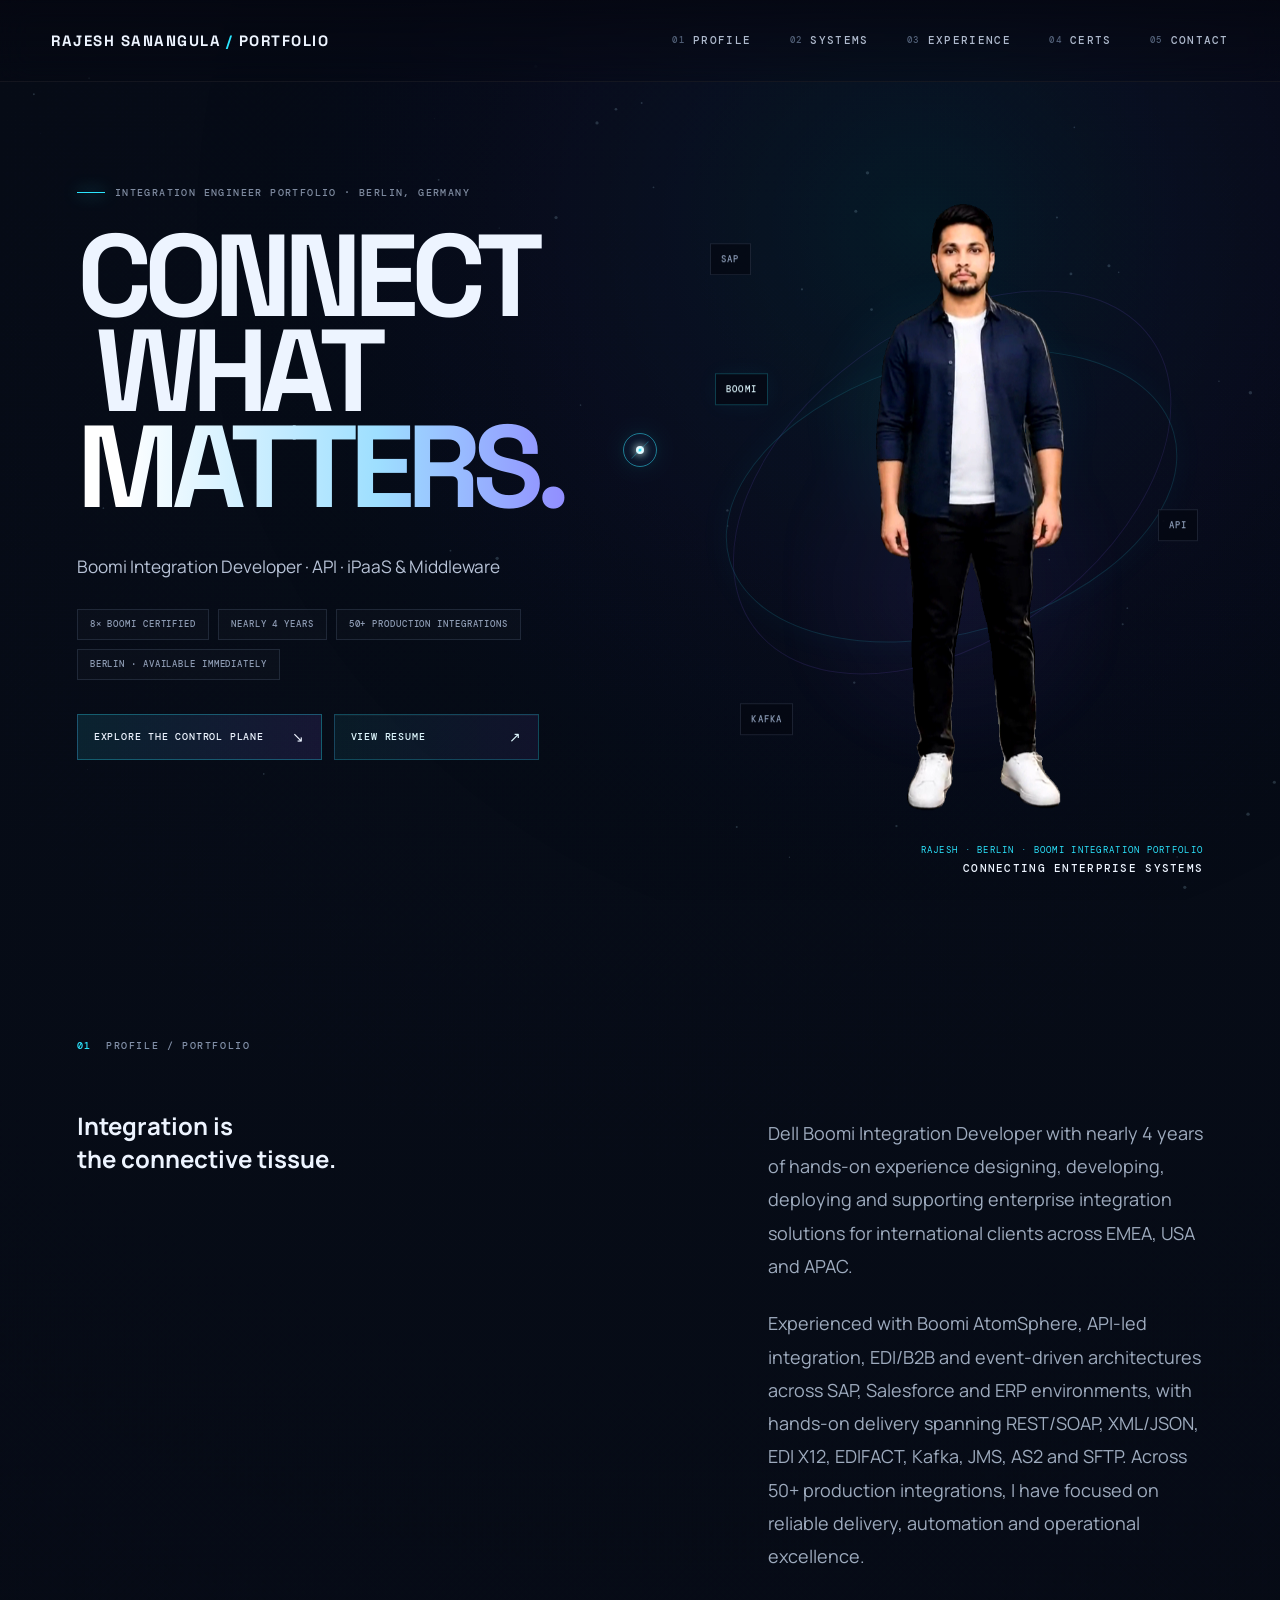
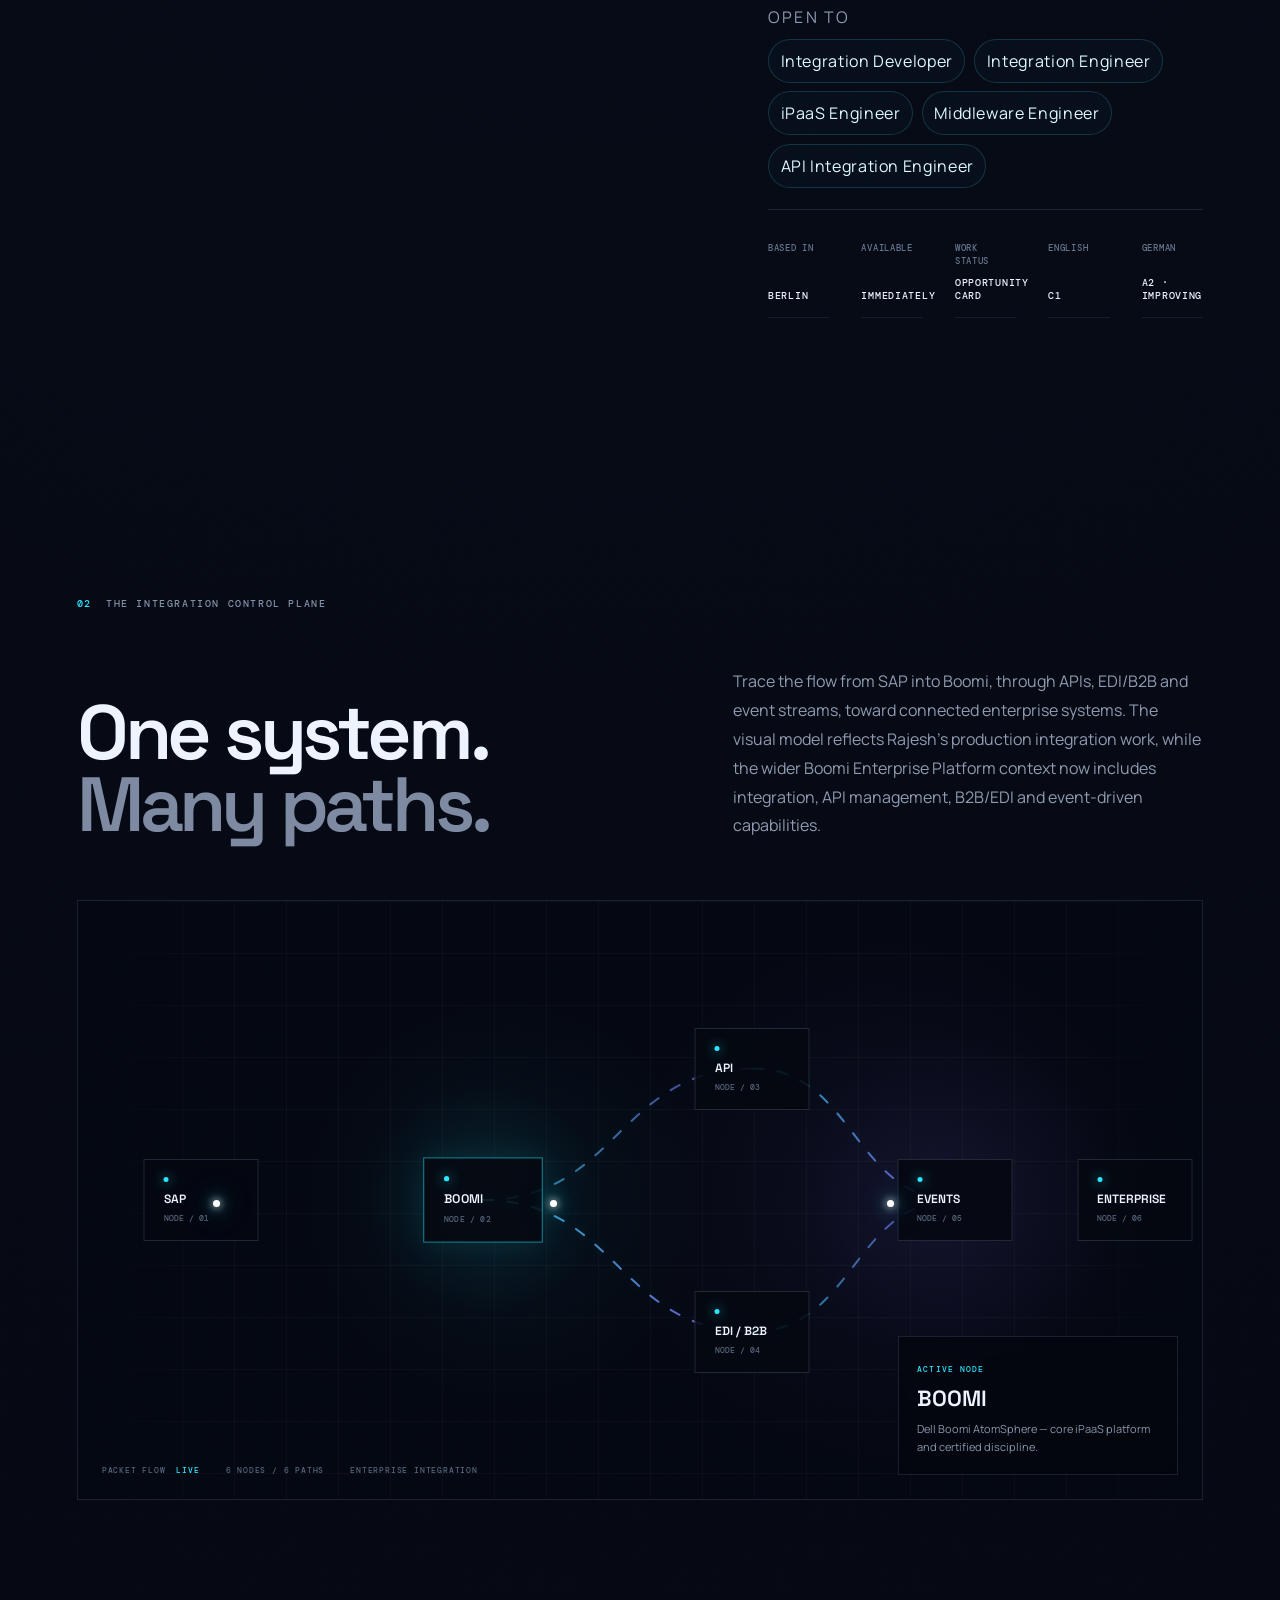
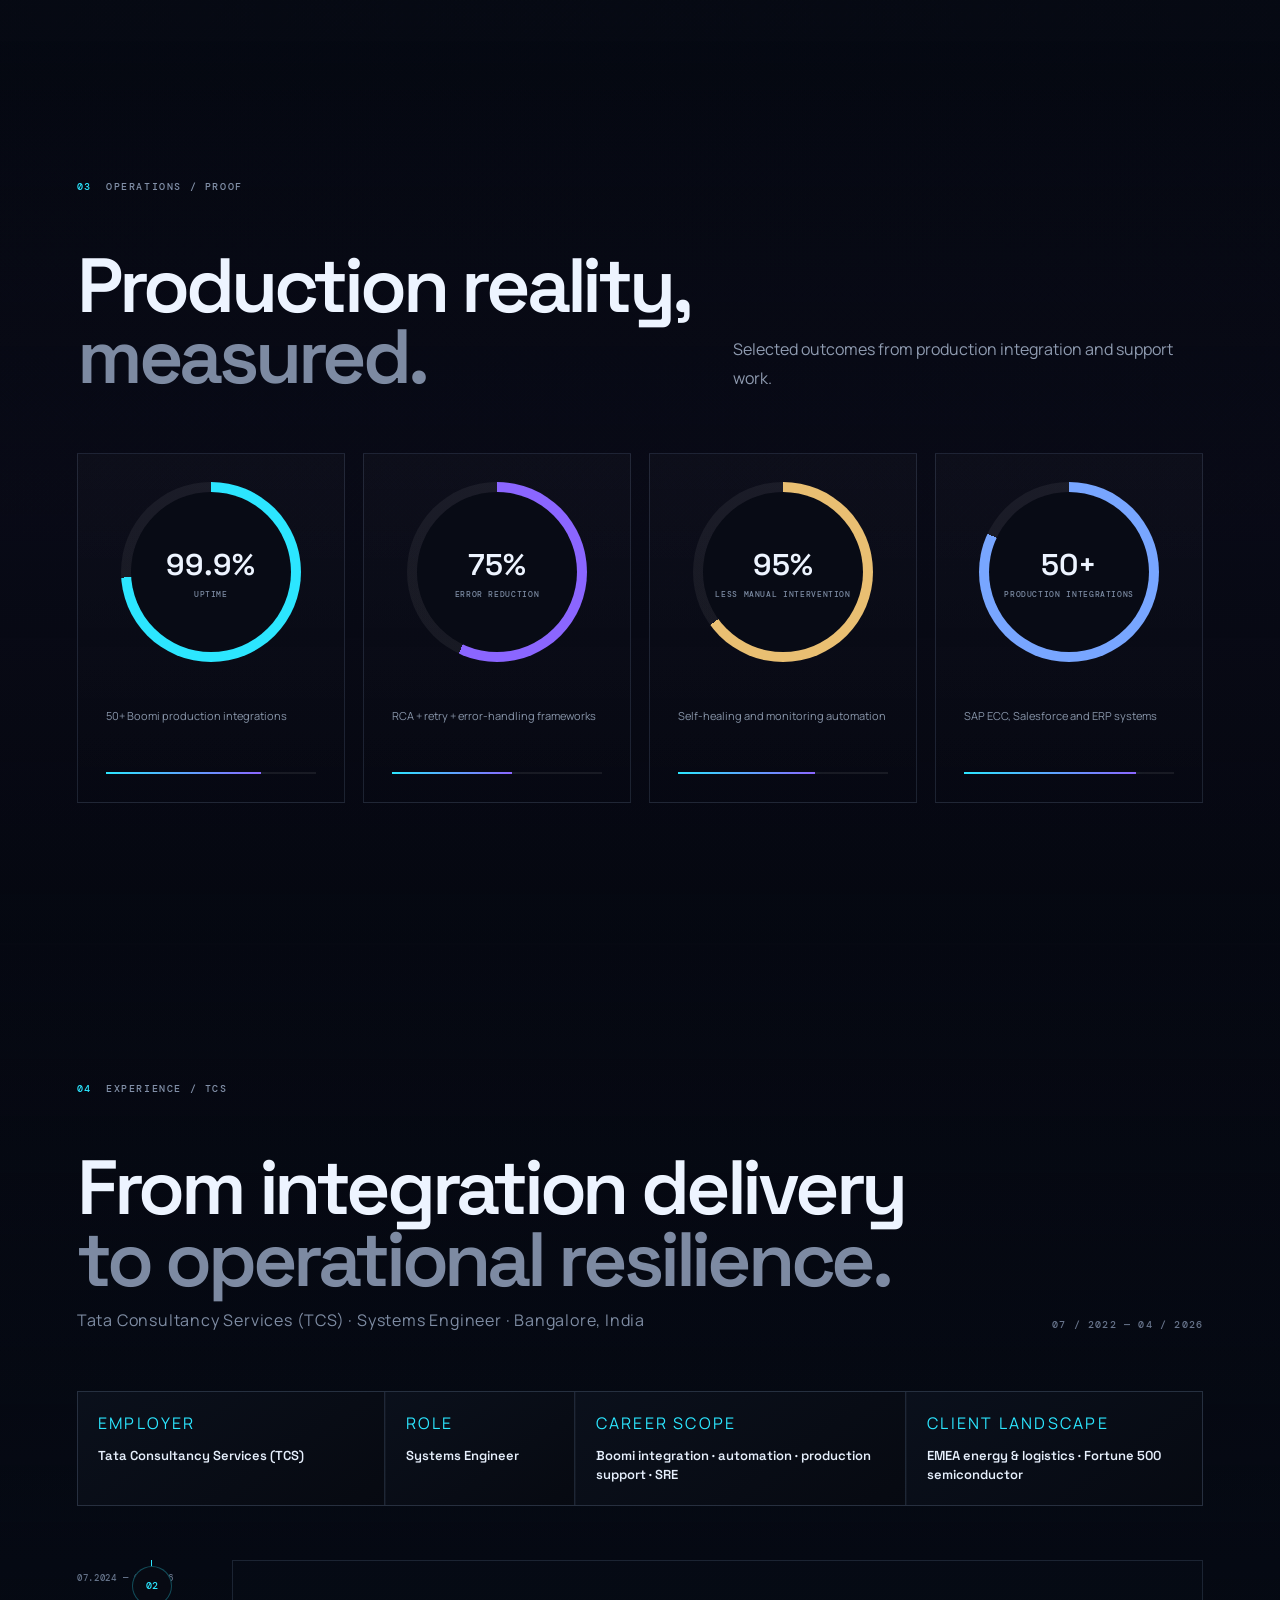
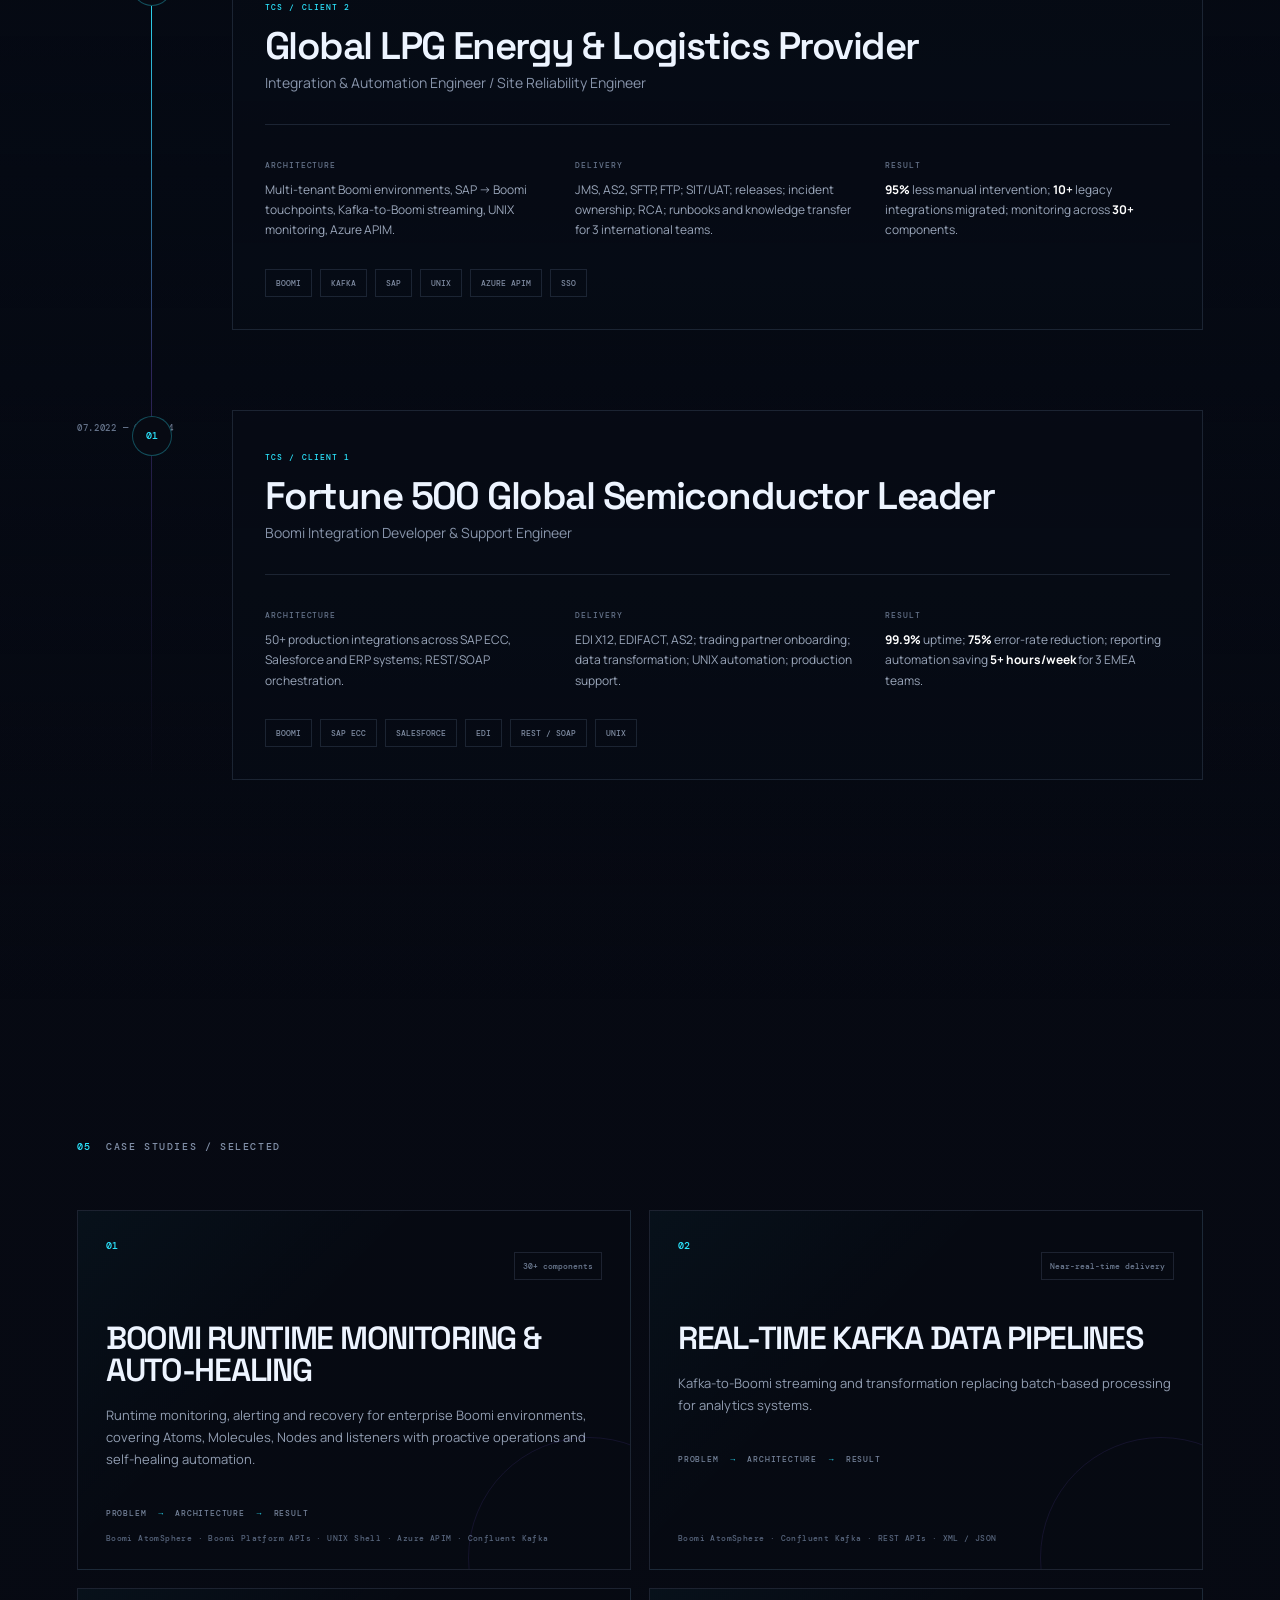
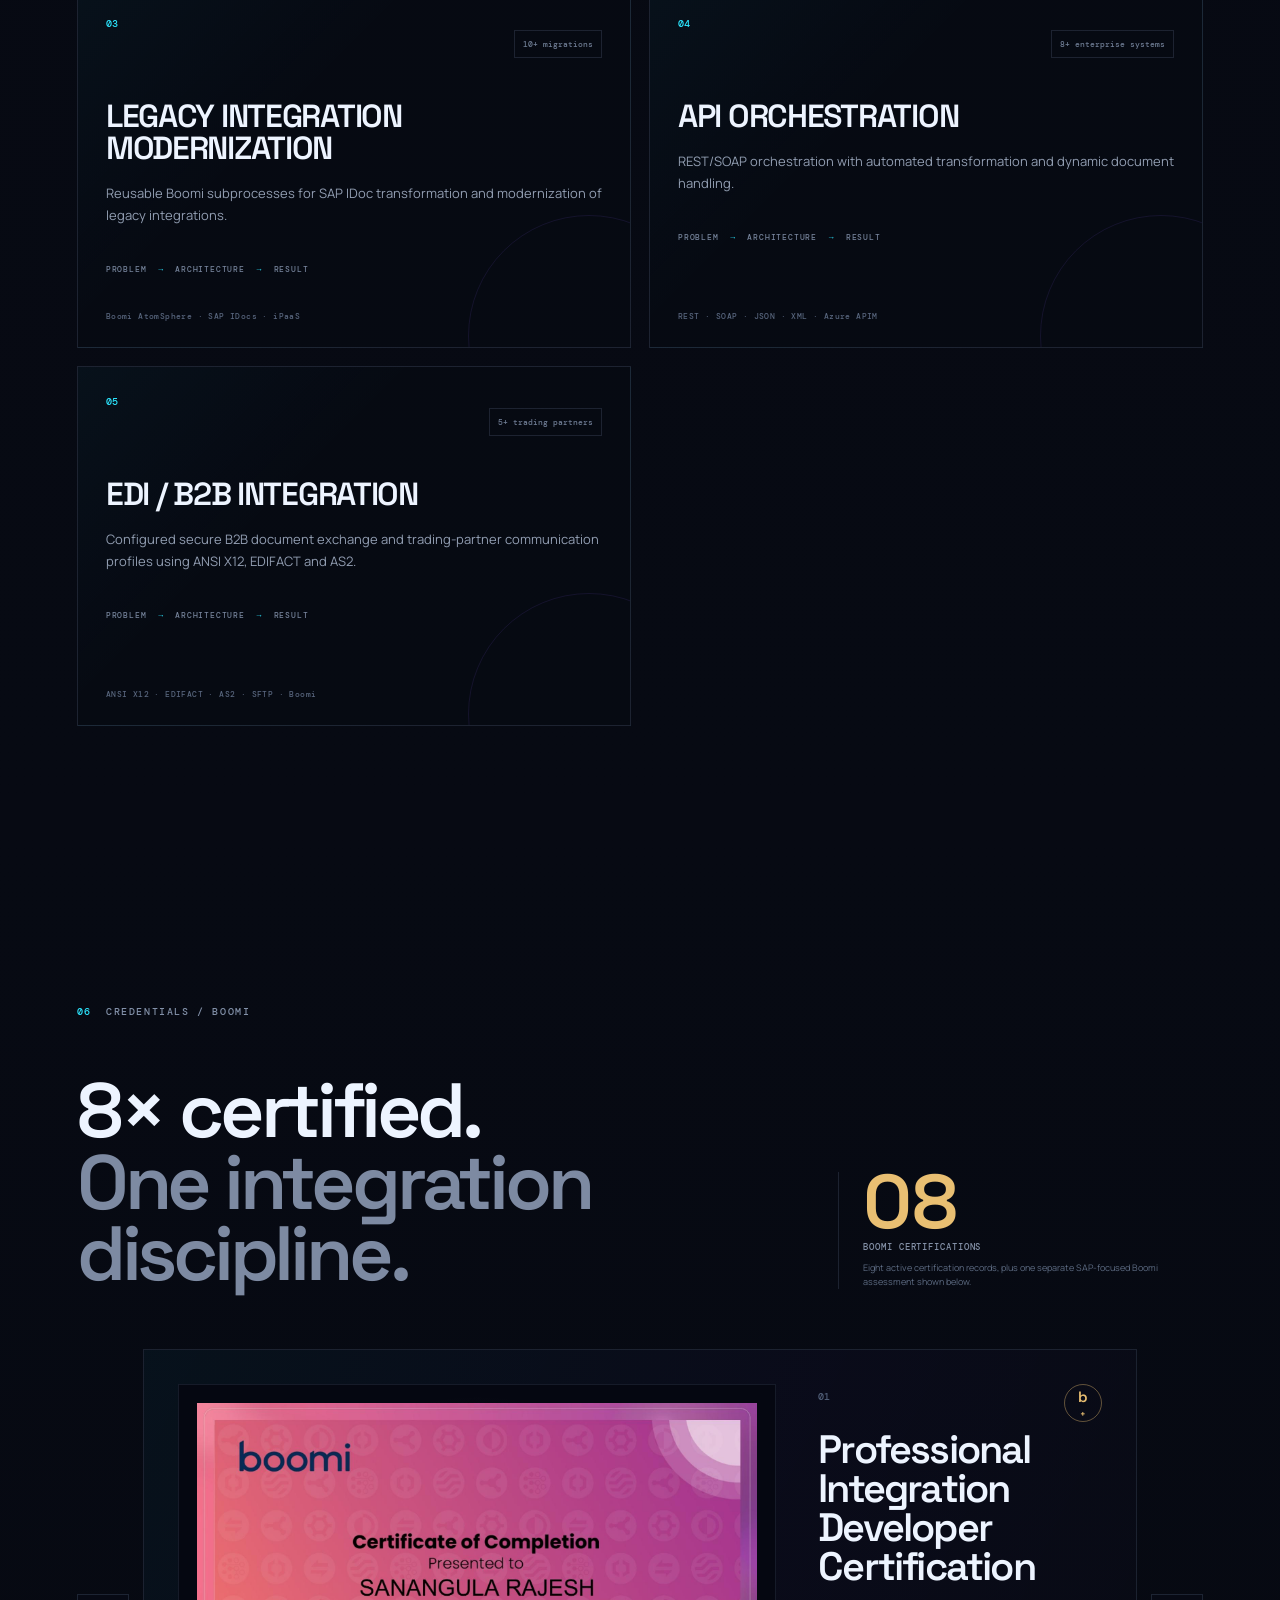
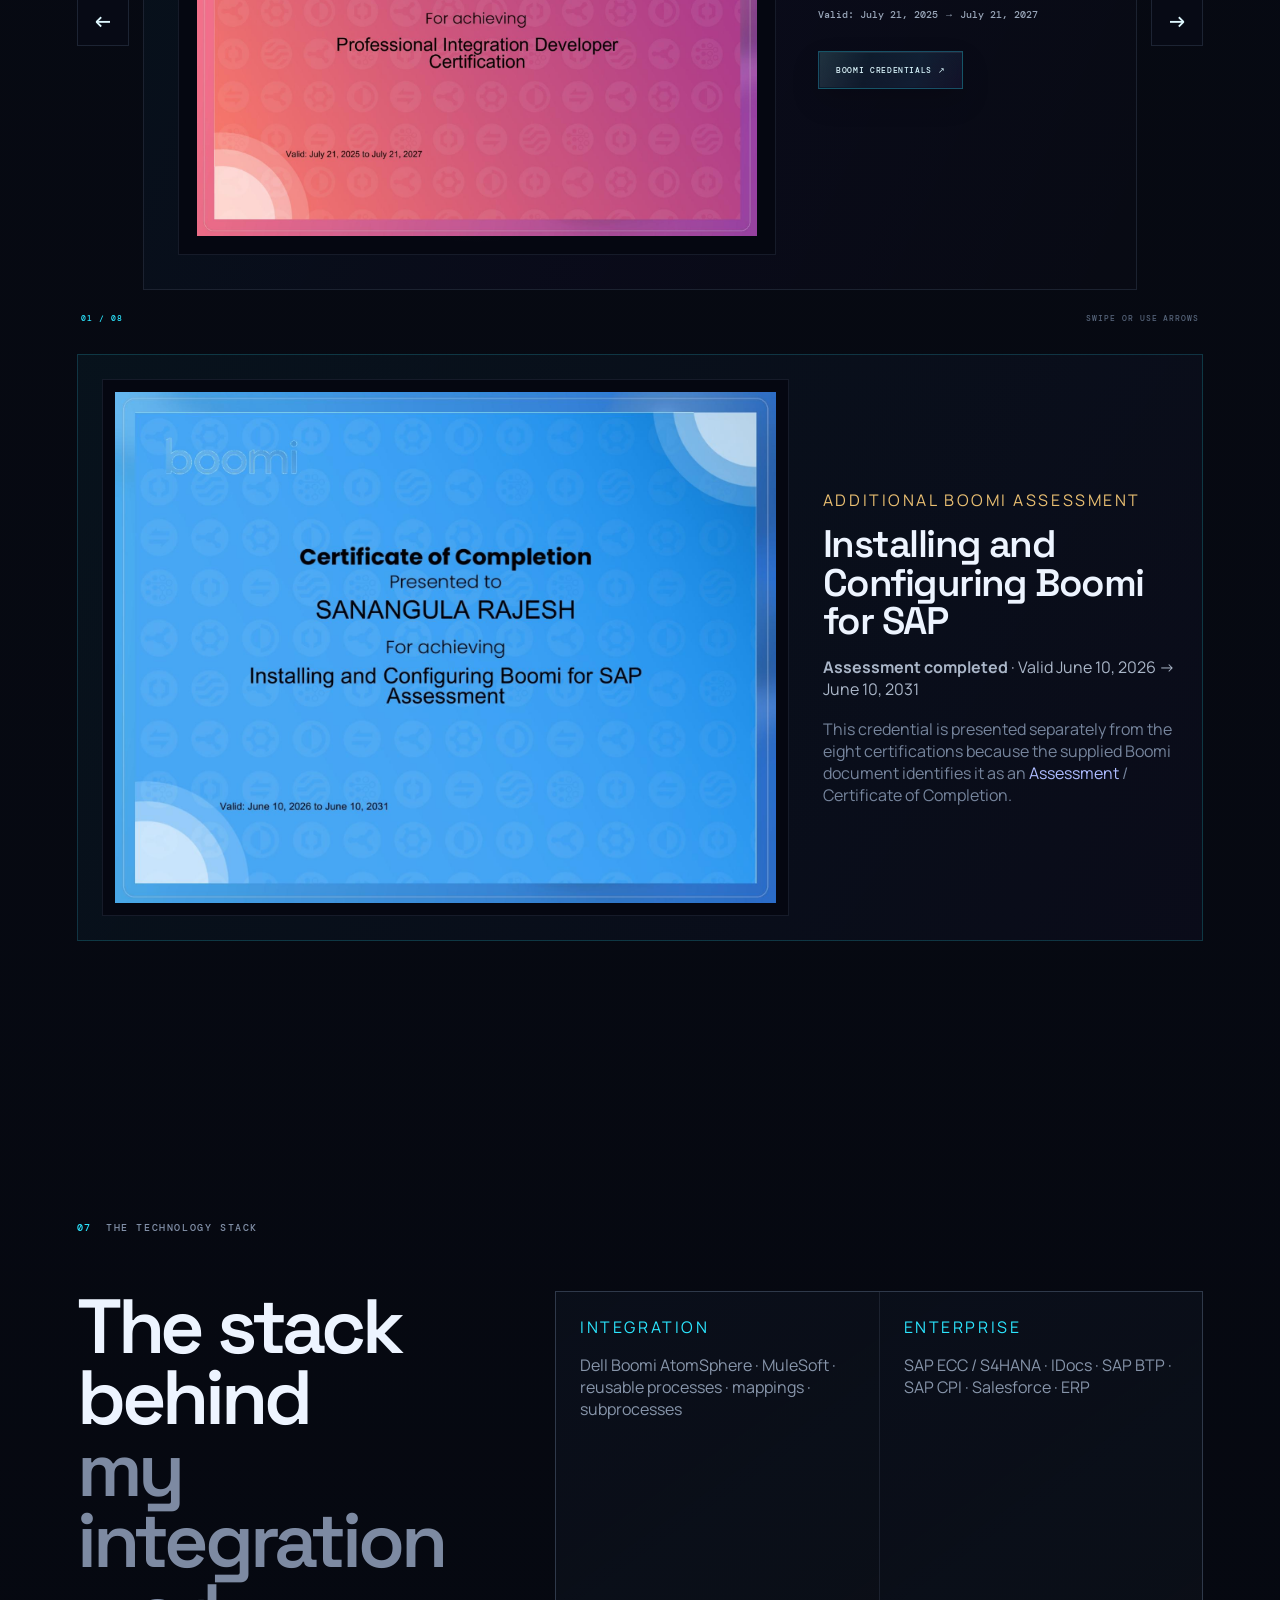
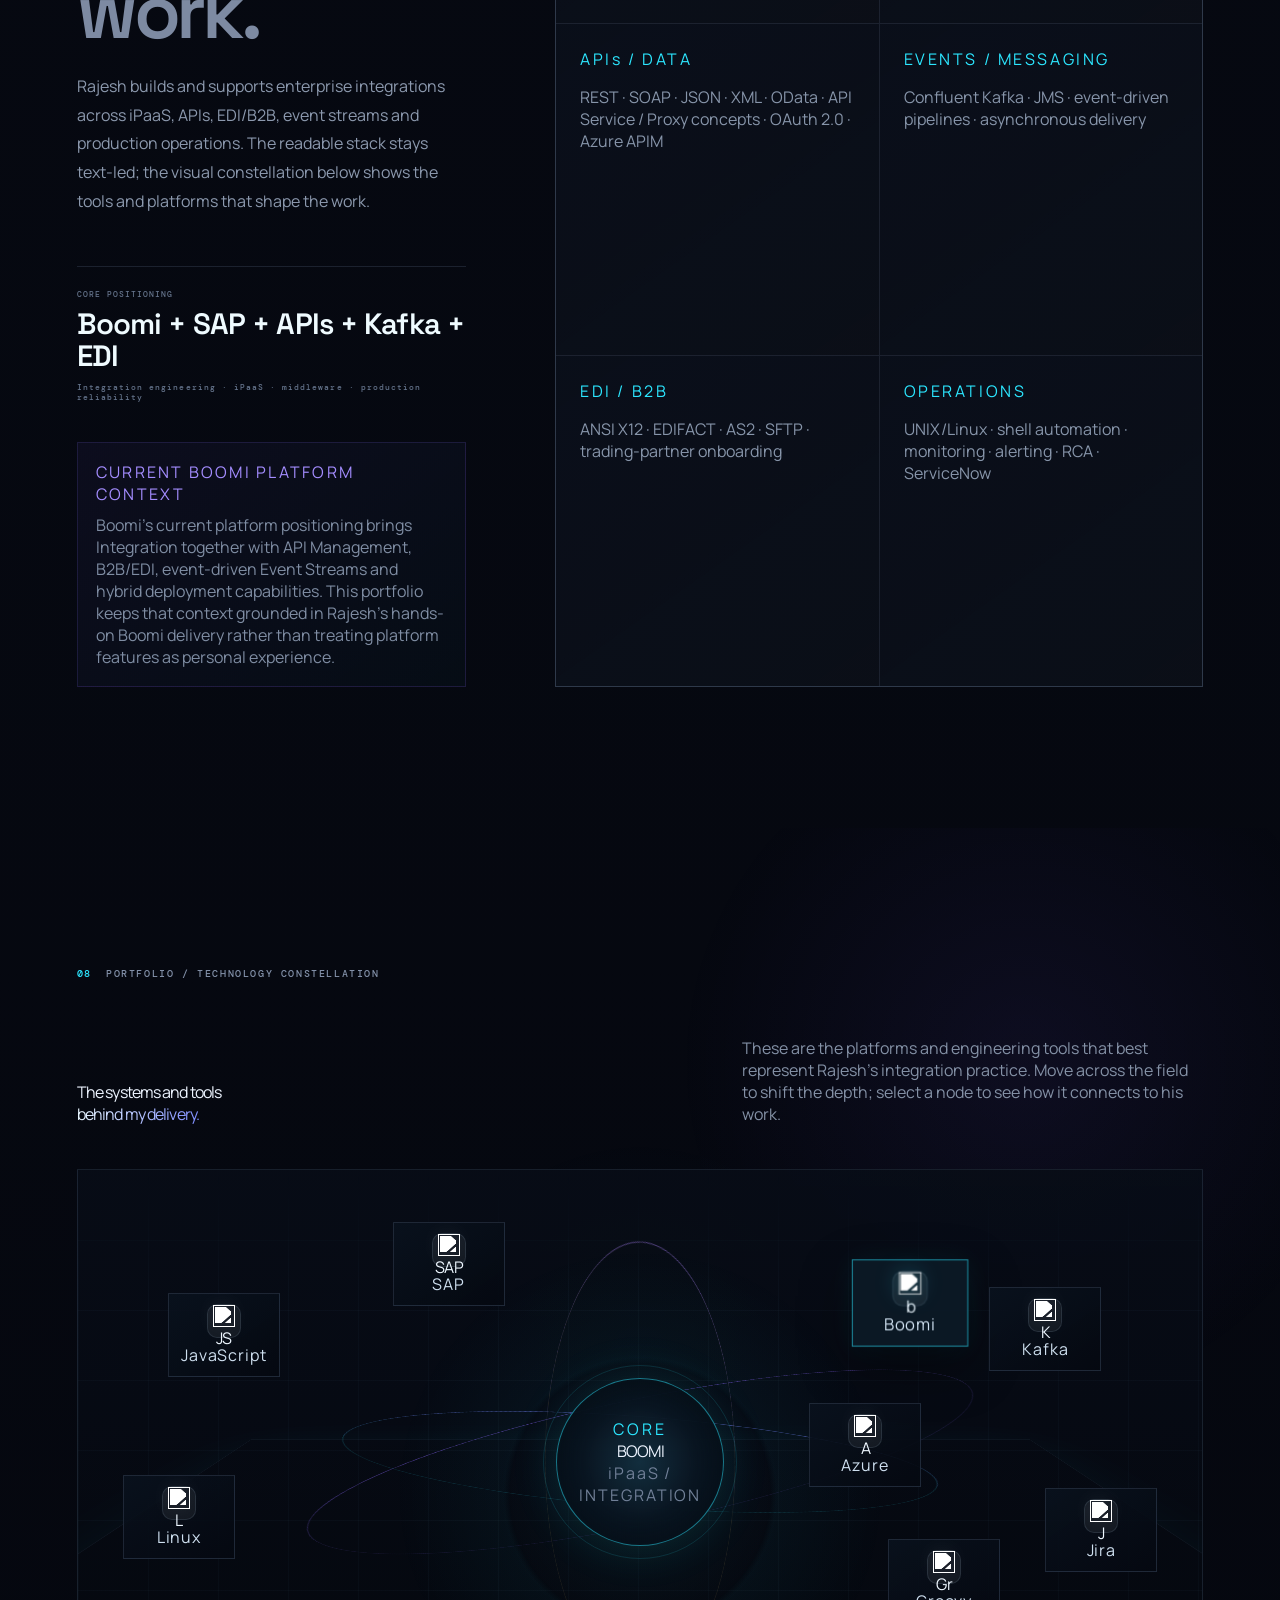
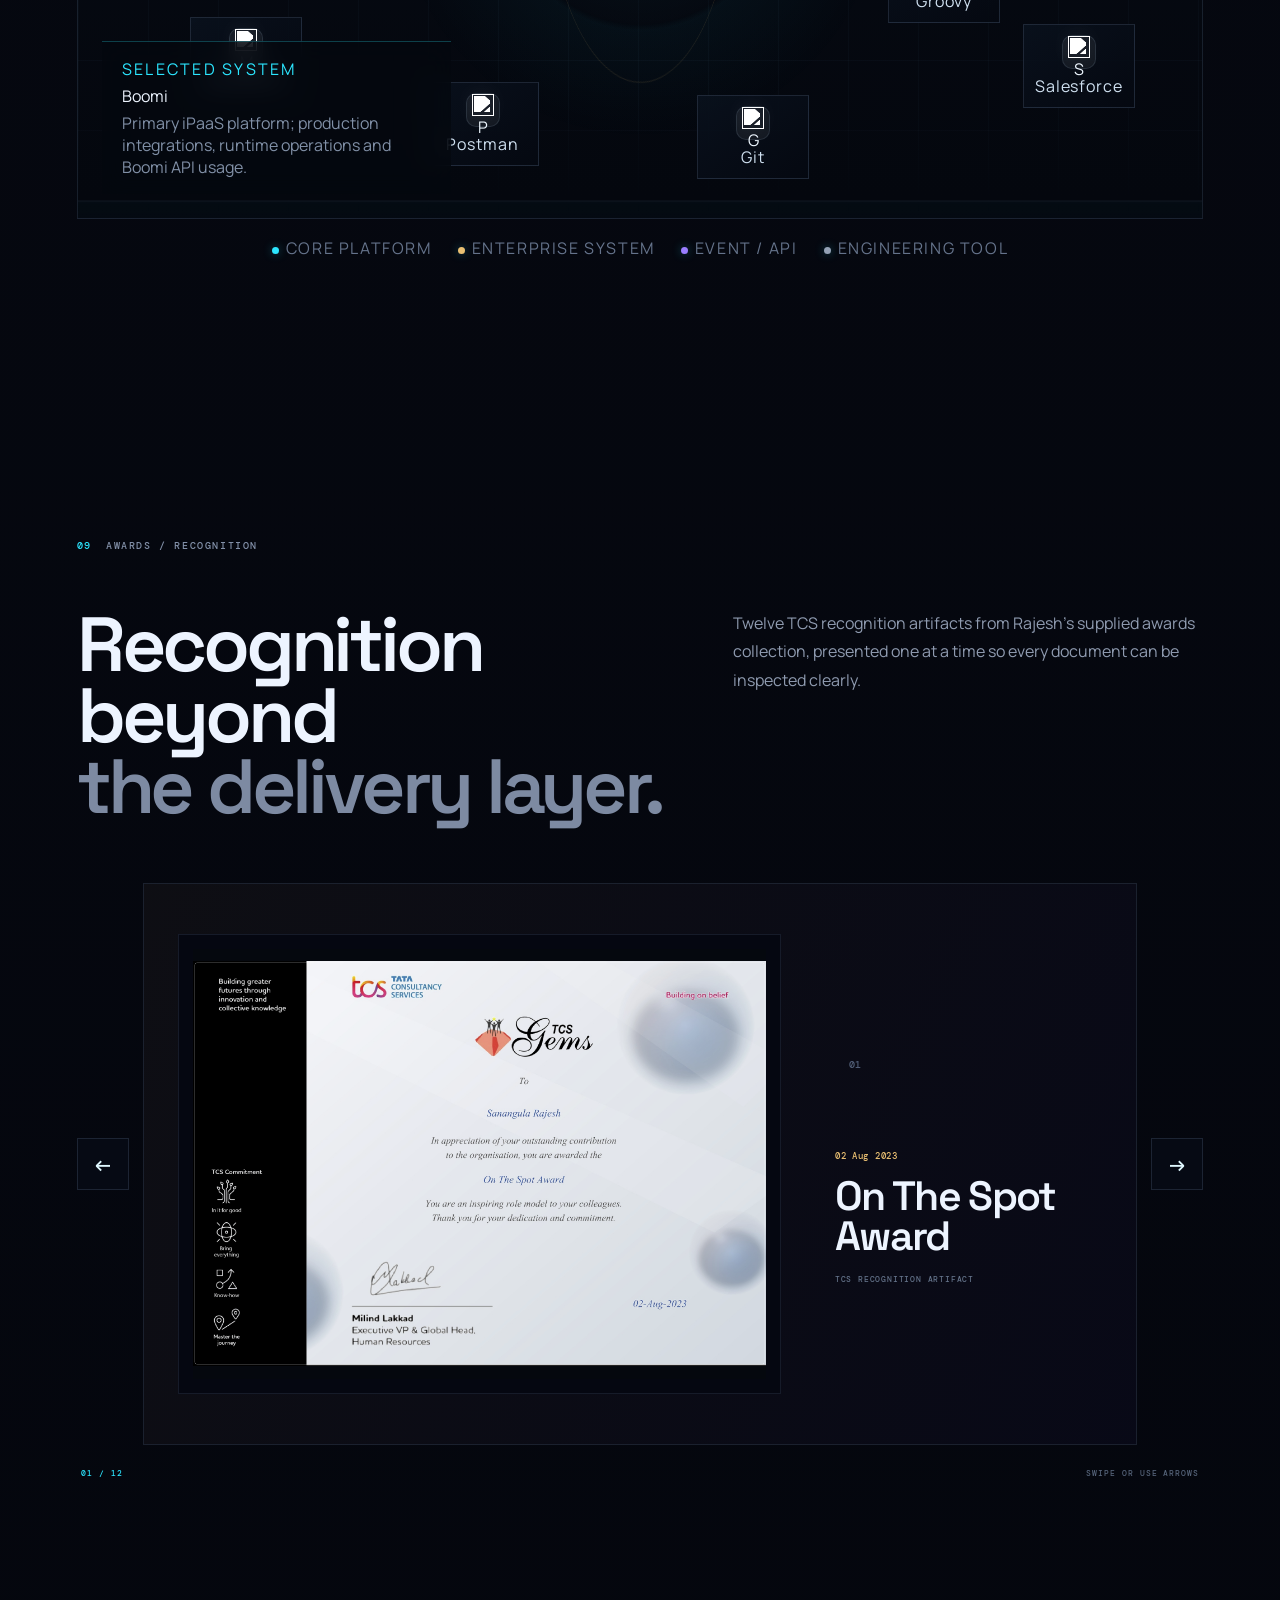
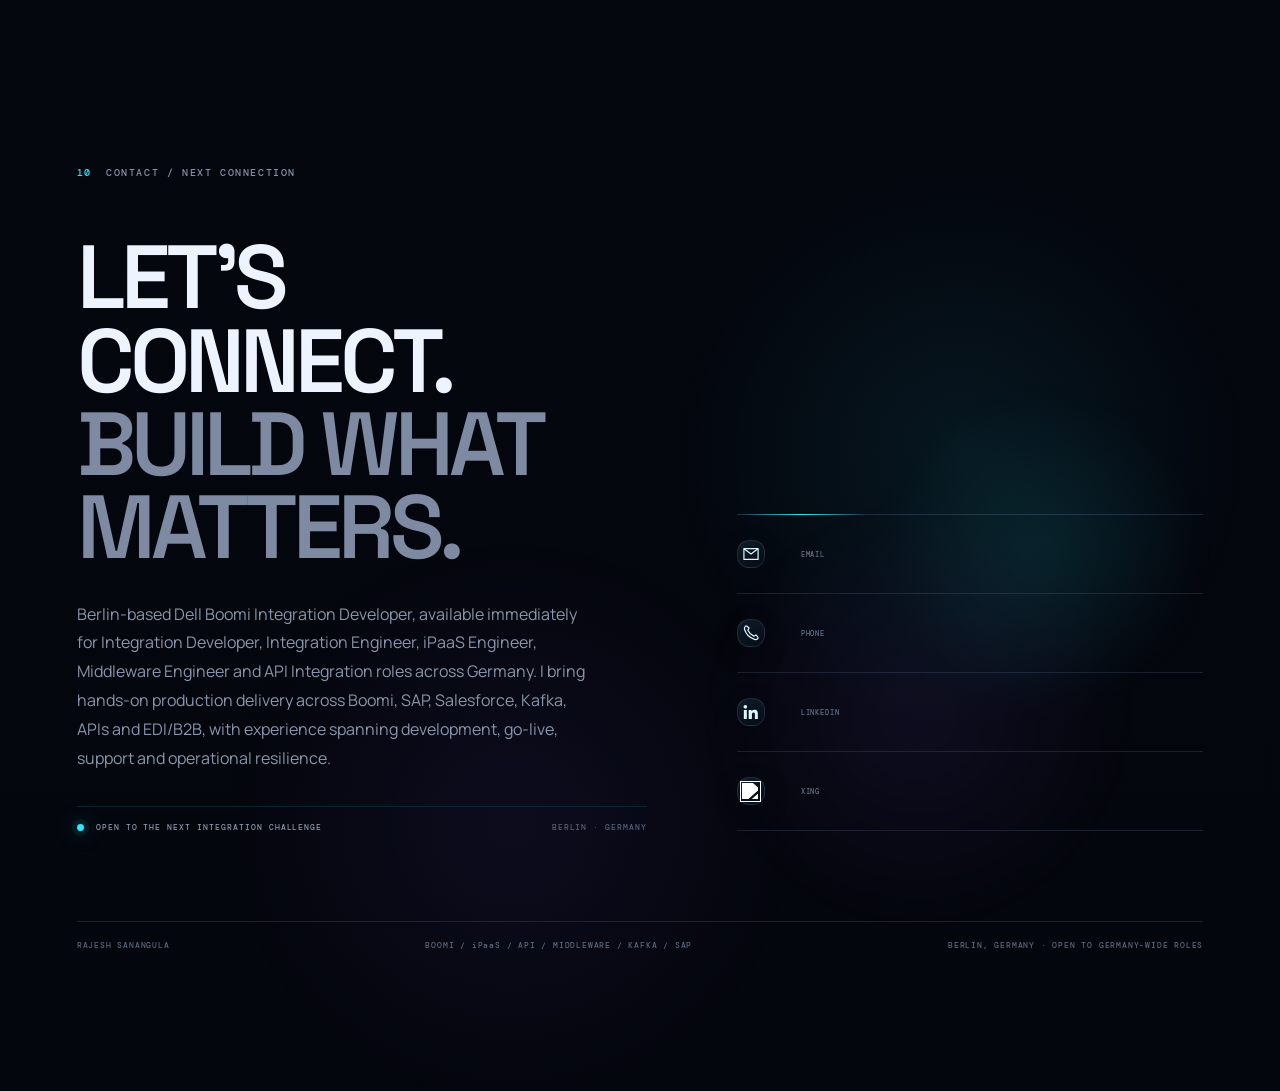
==== commit 2a460dc2: "updated for VR immersive effects" ====
--- a/index.html
+++ b/index.html
@@ -3,7 +3,7 @@
 <head>
 <meta charset="UTF-8"><meta name="viewport" content="width=device-width,initial-scale=1">
 <meta name="theme-color" content="#050711">
-<meta name="description" content="Rajesh Sanangula — Berlin-based Dell Boomi Integration Developer | iPaaS, API & Middleware. Nearly 4 years of enterprise integration experience across Boomi, SAP, Kafka, EDI/B2B and APIs. Available immediately for Germany-wide roles.">
-<meta property="og:title" content="Rajesh Sanangula — Integration Engineer Portfolio · Dell Boomi & iPaaS"><meta property="og:description" content="Berlin-based Boomi Integration Developer focused on iPaaS, middleware, APIs, SAP, Kafka, EDI/B2B and production automation."><meta property="og:type" content="website"><meta name="twitter:card" content="summary_large_image"><meta name="twitter:title" content="Rajesh Sanangula — Dell Boomi Integration Developer"><meta name="twitter:description" content="Enterprise integration, API management, EDI/B2B, event-driven architectures and operational automation."><link rel="stylesheet" href="./styles.css"><title>Rajesh Sanangula — Integration Engineer Portfolio · Dell Boomi & iPaaS</title>
+<meta name="robots" content="index,follow,max-image-preview:large"><meta name="description" content="Rajesh Sanangula — Berlin-based Dell Boomi Integration Developer | iPaaS, API & Middleware. Nearly 4 years of enterprise integration experience across Boomi, SAP, Kafka, EDI/B2B and APIs. Available immediately for Germany-wide roles.">
+<meta property="og:title" content="Rajesh Sanangula — Integration Engineer Portfolio · Dell Boomi & iPaaS"><meta property="og:description" content="Berlin-based Boomi Integration Developer focused on iPaaS, middleware, APIs, SAP, Kafka, EDI/B2B and production automation."><meta property="og:type" content="website"><meta property="og:site_name" content="Rajesh Sanangula — Integration Engineer Portfolio"><meta name="twitter:card" content="summary_large_image"><meta name="twitter:title" content="Rajesh Sanangula — Dell Boomi Integration Developer"><meta name="twitter:description" content="Enterprise integration, API management, EDI/B2B, event-driven architectures and operational automation."><link rel="stylesheet" href="./styles.css"><title>Rajesh Sanangula — Integration Engineer Portfolio · Dell Boomi & iPaaS</title>
 <script type="application/ld+json">{"@context":"https://schema.org","@type":"Person","name":"Rajesh Sanangula","url":"#top","jobTitle":"Dell Boomi Integration Developer","email":"mailto:sanangularajesh9@gmail.com","telephone":"+49 15216189281","address":{"@type":"PostalAddress","addressLocality":"Berlin","addressCountry":"DE"},"sameAs":["https://www.linkedin.com/in/rajesh-sanangula-346b77212","https://www.xing.com/profile/Rajesh_Sanangula"],"knowsAbout":["Dell Boomi AtomSphere","iPaaS","API Management","EDI/B2B","Confluent Kafka","SAP integration","REST","SOAP","JMS","UNIX automation","Azure APIM"]}</script>
-</head><body><canvas class="ambient-canvas" aria-hidden="true"></canvas><div id="app"></div><script src="./js/main.js"></script></body></html>
+</head><body><canvas class="ambient-canvas" aria-hidden="true"></canvas><div id="app"></div><script src="./js/main.js"></script><script src="./js/immersive.js"></script></body></html>
--- a/styles.css
+++ b/styles.css
@@ -14,9 +14,9 @@
 /* Premium tech-brand marks + live CV viewer */
 .tech-icon img{width:22px;height:22px;display:block;object-fit:contain;filter:drop-shadow(0 0 10px rgba(255,255,255,.08))}.tech-icon .icon-fallback-text{display:none}.tech-icon.icon-fallback .icon-fallback-text{display:block}.tech-icon.icon-fallback img{display:none}.protocol-icon{font-size:8px;letter-spacing:-.02em;color:#dff8ff}.tech-group button:hover .tech-icon img,.tech-group button.active .tech-icon img{filter:drop-shadow(0 0 12px rgba(44,230,255,.22))}.tech-group button:after{content:""}
 .awards-strip{grid-template-columns:repeat(4,minmax(0,1fr));align-items:stretch}.award{min-width:0}.award img{background:#070a12}.award div{min-height:76px}.award strong{line-height:1.25}.award span{font-size:8px}
-.pdf-viewer{position:fixed;inset:0;z-index:90;background:rgba(1,3,8,.94);backdrop-filter:blur(22px);padding:clamp(12px,3vw,36px);display:grid;place-items:center}.pdf-viewer[hidden]{display:none}.pdf-viewer-inner{position:relative;width:min(1180px,96vw);height:min(92vh,920px);background:#080b14;border:1px solid rgba(160,190,220,.18);box-shadow:0 40px 120px rgba(0,0,0,.65);display:flex;flex-direction:column;overflow:hidden}.pdf-viewer-head{min-height:62px;padding:13px 60px 13px 18px;border-bottom:1px solid var(--line);display:grid;grid-template-columns:auto 1fr auto;align-items:center;gap:18px}.pdf-viewer-head span{font:500 8px 'DM Mono';letter-spacing:.14em;color:var(--cyan)}.pdf-viewer-head strong{font:600 14px 'Space Grotesk';color:#eaf7ff}.pdf-viewer-head a{font:500 8px 'DM Mono';color:#91a3ba;letter-spacing:.08em}.pdf-viewer iframe{width:100%;height:100%;border:0;background:#fff}.pdf-close{right:14px;top:13px}.modal-open{overflow:hidden}
+.pdf-viewer{position:fixed;inset:0;z-index:90;background:rgba(1,3,8,.94);backdrop-filter:blur(22px);padding:clamp(12px,3vw,36px);display:grid;place-items:center}.pdf-viewer[hidden]{display:none}.pdf-viewer-inner{position:relative;width:min(1180px,96vw);height:min(94vh,960px);background:#080b14;border:1px solid rgba(160,190,220,.18);box-shadow:0 40px 120px rgba(0,0,0,.65);display:flex;flex-direction:column;overflow:hidden}.pdf-viewer-head{min-height:62px;padding:13px 60px 13px 18px;border-bottom:1px solid var(--line);display:grid;grid-template-columns:auto 1fr auto;align-items:center;gap:18px}.pdf-viewer-head span{font:500 8px 'DM Mono';letter-spacing:.14em;color:var(--cyan)}.pdf-viewer-head strong{font:600 14px 'Space Grotesk';color:#eaf7ff}.pdf-viewer-head small{font:500 8px 'DM Mono';color:#91a3ba;letter-spacing:.12em}.cv-pages{flex:1;overflow:auto;display:flex;flex-direction:column;align-items:center;gap:18px;padding:24px;background:#050812;overscroll-behavior:contain}.cv-pages img{display:block;width:min(100%,820px);height:auto;user-select:none;-webkit-user-drag:none;pointer-events:none;box-shadow:0 18px 55px rgba(0,0,0,.48);background:#fff}.pdf-close{right:14px;top:13px}.modal-open{overflow:hidden}
 @media (max-width:1100px){.awards-strip{grid-template-columns:repeat(3,minmax(0,1fr))}.pdf-viewer-head{grid-template-columns:1fr auto}.pdf-viewer-head span{display:none}}
-@media (max-width:760px){.awards-strip{grid-template-columns:1fr 1fr}.pdf-viewer{padding:0}.pdf-viewer-inner{width:100vw;height:100vh;border:0}.pdf-viewer-head{min-height:58px;padding-right:56px}.pdf-viewer-head strong{font-size:12px}.pdf-viewer-head a{font-size:7px}.tech-icon img{width:21px;height:21px}}
+@media (max-width:760px){.awards-strip{grid-template-columns:1fr 1fr}.pdf-viewer{padding:0}.pdf-viewer-inner{width:100vw;height:100vh;border:0}.pdf-viewer-head{min-height:58px;padding-right:56px}.pdf-viewer-head strong{font-size:12px}.pdf-viewer-head small{font-size:7px}.cv-pages{padding:12px;gap:12px}.tech-icon img{width:21px;height:21px}}
 @media (max-width:520px){.awards-strip{grid-template-columns:1fr}.award img{aspect-ratio:1.5}}
 
 
@@ -62,10 +62,18 @@
 .constellation-node.is-dragging{cursor:grabbing;border-color:rgba(44,230,255,.8);box-shadow:0 22px 60px rgba(0,0,0,.5),0 0 34px rgba(44,230,255,.18);transform:translateZ(58px) scale(1.07);transition:none}.constellation-node.is-dragging .constellation-icon{box-shadow:0 0 24px rgba(44,230,255,.16);border-color:rgba(44,230,255,.42)}.constellation-icon{width:34px;height:34px;display:grid;place-items:center;border-radius:10px;background:rgba(255,255,255,.055);border:1px solid rgba(180,210,235,.12);transform:translateZ(18px)}.constellation-icon img{width:22px;height:22px;display:block;object-fit:contain;filter:brightness(0) invert(1) drop-shadow(0 0 10px rgba(255,255,255,.1))}.constellation-node.active .constellation-icon img,.constellation-node:hover .constellation-icon img{filter:brightness(0) invert(1) drop-shadow(0 0 12px rgba(44,230,255,.35))}
 .node-a{left:8%;top:19%}.node-b{left:28%;top:8%}.node-c{right:9%;top:18%}.node-d{right:25%;top:36%}.node-e{right:6%;bottom:17%}.node-f{left:10%;bottom:18%}.node-g{left:31%;bottom:8%}.node-h{right:35%;bottom:6%}.node-i{left:4%;top:47%}.node-j{left:19%;top:56%}.node-k{right:18%;top:57%}.node-l{right:4%;top:49%}
 .constellation-detail{position:absolute;left:50%;bottom:24px;transform:translateX(-50%) translateZ(50px);width:min(560px,calc(100% - 48px));padding:16px 20px;border-top:1px solid rgba(44,230,255,.25);background:rgba(4,8,15,.78);backdrop-filter:blur(12px);z-index:6}.constellation-detail span{display:block;font:600 8px var(--mono);letter-spacing:.14em;color:var(--cyan)}.constellation-detail strong{display:block;font:600 20px var(--display);margin:5px 0}.constellation-detail p{margin:0;color:#8190a7;font:400 10px/1.6 var(--mono)}
+@media (min-width:761px){
+  .constellation-detail.detail-left{left:24px;right:auto;transform:translateZ(50px)}
+  .constellation-detail.detail-right{left:auto;right:24px;transform:translateZ(50px)}
+  .constellation-detail.detail-top{top:24px;bottom:auto}
+  .constellation-detail.detail-bottom{top:auto;bottom:24px}
+  .constellation-detail.detail-left,.constellation-detail.detail-right{width:min(360px,31%)}
+}
+
 .constellation-legend{display:flex;justify-content:center;gap:26px;flex-wrap:wrap;margin-top:18px;color:#65738b;font:500 8px var(--mono);letter-spacing:.1em}.constellation-legend i{display:inline-block;width:7px;height:7px;border-radius:50%;margin-right:7px;background:var(--cyan);box-shadow:0 0 10px rgba(44,230,255,.35)}.constellation-legend span:nth-child(2) i{background:var(--gold)}.constellation-legend span:nth-child(3) i{background:#9a7dff}.constellation-legend span:nth-child(4) i{background:#93a1b5}
 @keyframes constellationSpin{to{transform:rotate(360deg)}}@keyframes centerPulse{50%{transform:scale(1.08);opacity:.35}}
 @media (max-width:1100px){.constellation-head{grid-template-columns:1fr}.constellation-scene{min-height:600px}.constellation-node{width:96px}.tech-text-grid{grid-template-columns:1fr}}
-@media (max-width:760px){.constellation-scene{min-height:760px;transform:none}.constellation-grid{inset:6%;transform:perspective(600px) rotateX(65deg) translateY(26%)}.constellation-center{top:40%;width:132px;height:132px}.constellation-center strong{font-size:28px}.constellation-node{width:88px;min-height:68px}.constellation-icon{width:30px;height:30px}.constellation-icon img{width:19px;height:19px}.node-a{left:4%;top:11%}.node-b{left:35%;top:5%}.node-c{right:4%;top:12%}.node-d{right:2%;top:32%}.node-e{right:5%;bottom:23%}.node-f{left:4%;bottom:22%}.node-g{left:32%;bottom:8%}.node-h{right:34%;bottom:5%}.node-i{left:2%;top:45%}.node-j{left:7%;top:60%}.node-k{right:7%;top:60%}.node-l{right:2%;top:45%}.constellation-detail{bottom:14px;width:calc(100% - 28px);padding:13px 15px}.constellation-head p{font-size:11px}.constellation-legend{gap:12px 18px}}
+@media (max-width:760px){.constellation-scene{min-height:760px;transform:none}.constellation-grid{inset:6%;transform:perspective(600px) rotateX(65deg) translateY(26%)}.constellation-center{top:40%;width:132px;height:132px}.constellation-center strong{font-size:28px}.constellation-node{width:88px;min-height:68px}.constellation-icon{width:30px;height:30px}.constellation-icon img{width:19px;height:19px}.node-a{left:4%;top:11%}.node-b{left:35%;top:5%}.node-c{right:4%;top:12%}.node-d{right:2%;top:32%}.node-e{right:5%;bottom:23%}.node-f{left:4%;bottom:22%}.node-g{left:32%;bottom:8%}.node-h{right:34%;bottom:5%}.node-i{left:2%;top:45%}.node-j{left:7%;top:60%}.node-k{right:7%;top:60%}.node-l{right:2%;top:45%}.constellation-detail,.constellation-detail.detail-left,.constellation-detail.detail-right{left:14px;right:14px;top:auto;bottom:14px;transform:translateZ(50px);width:calc(100% - 28px);padding:13px 15px}.constellation-head p{font-size:11px}.constellation-legend{gap:12px 18px}}
 @media (prefers-reduced-motion:reduce){.constellation-scene{transform:none!important}.constellation-orbit:after,.constellation-center:before{animation:none}.constellation-node{transition:none}}
 .platform-context{margin-top:18px;padding:18px;border:1px solid rgba(139,102,255,.16);background:linear-gradient(145deg,rgba(139,102,255,.055),rgba(44,230,255,.025));position:relative;overflow:hidden}.platform-context:before{content:"";position:absolute;inset:0;background:linear-gradient(110deg,transparent 0 40%,rgba(255,255,255,.035) 50%,transparent 60%);transform:translateX(-100%);animation:contextSweep 7s ease-in-out infinite}.platform-context span{position:relative;display:block;font:600 8px var(--mono);letter-spacing:.14em;color:#a48dff;margin-bottom:9px}.platform-context p{position:relative;margin:0;color:#7f8da3;font:400 10px/1.65 var(--mono)}@keyframes contextSweep{0%,55%{transform:translateX(-100%)}75%,100%{transform:translateX(100%)}}@media (prefers-reduced-motion:reduce){.platform-context:before{animation:none;display:none}}
 
@@ -203,3 +211,10 @@
 /* v10 targeted LinkedIn rendering fix */
 .linkedin-icon svg{fill:currentColor!important;stroke:none!important;color:#d9f7ff}
 .linkedin-icon svg path{fill:currentColor!important;stroke:none!important}
+
+/* Boomi credential verification control — replaces the certificate open action only. */
+.cert-verify{position:relative;display:inline-flex;align-items:center;gap:12px;margin-top:28px;padding:13px 17px;border:1px solid rgba(44,230,255,.28);background:linear-gradient(145deg,rgba(44,230,255,.10),rgba(139,102,255,.08));box-shadow:inset 0 1px rgba(255,255,255,.08),0 12px 28px rgba(0,0,0,.16);backdrop-filter:blur(12px);color:#dff8ff;cursor:pointer;transition:transform .28s ease,border-color .28s ease,box-shadow .28s ease,background .28s ease;user-select:none}
+.cert-verify:before{content:"";position:absolute;inset:1px;background:linear-gradient(105deg,rgba(255,255,255,.08),transparent 34%,rgba(44,230,255,.04) 68%,transparent);pointer-events:none}
+.cert-verify:hover,.cert-verify:focus-visible{transform:translateY(-3px);border-color:rgba(44,230,255,.58);background:linear-gradient(145deg,rgba(44,230,255,.15),rgba(139,102,255,.12));box-shadow:inset 0 1px rgba(255,255,255,.11),0 16px 34px rgba(0,0,0,.24),0 0 24px rgba(44,230,255,.08);outline:none}
+.cert-verify:active{transform:translateY(-1px)}
+@media (prefers-reduced-motion:reduce){.cert-verify{transition:none}}
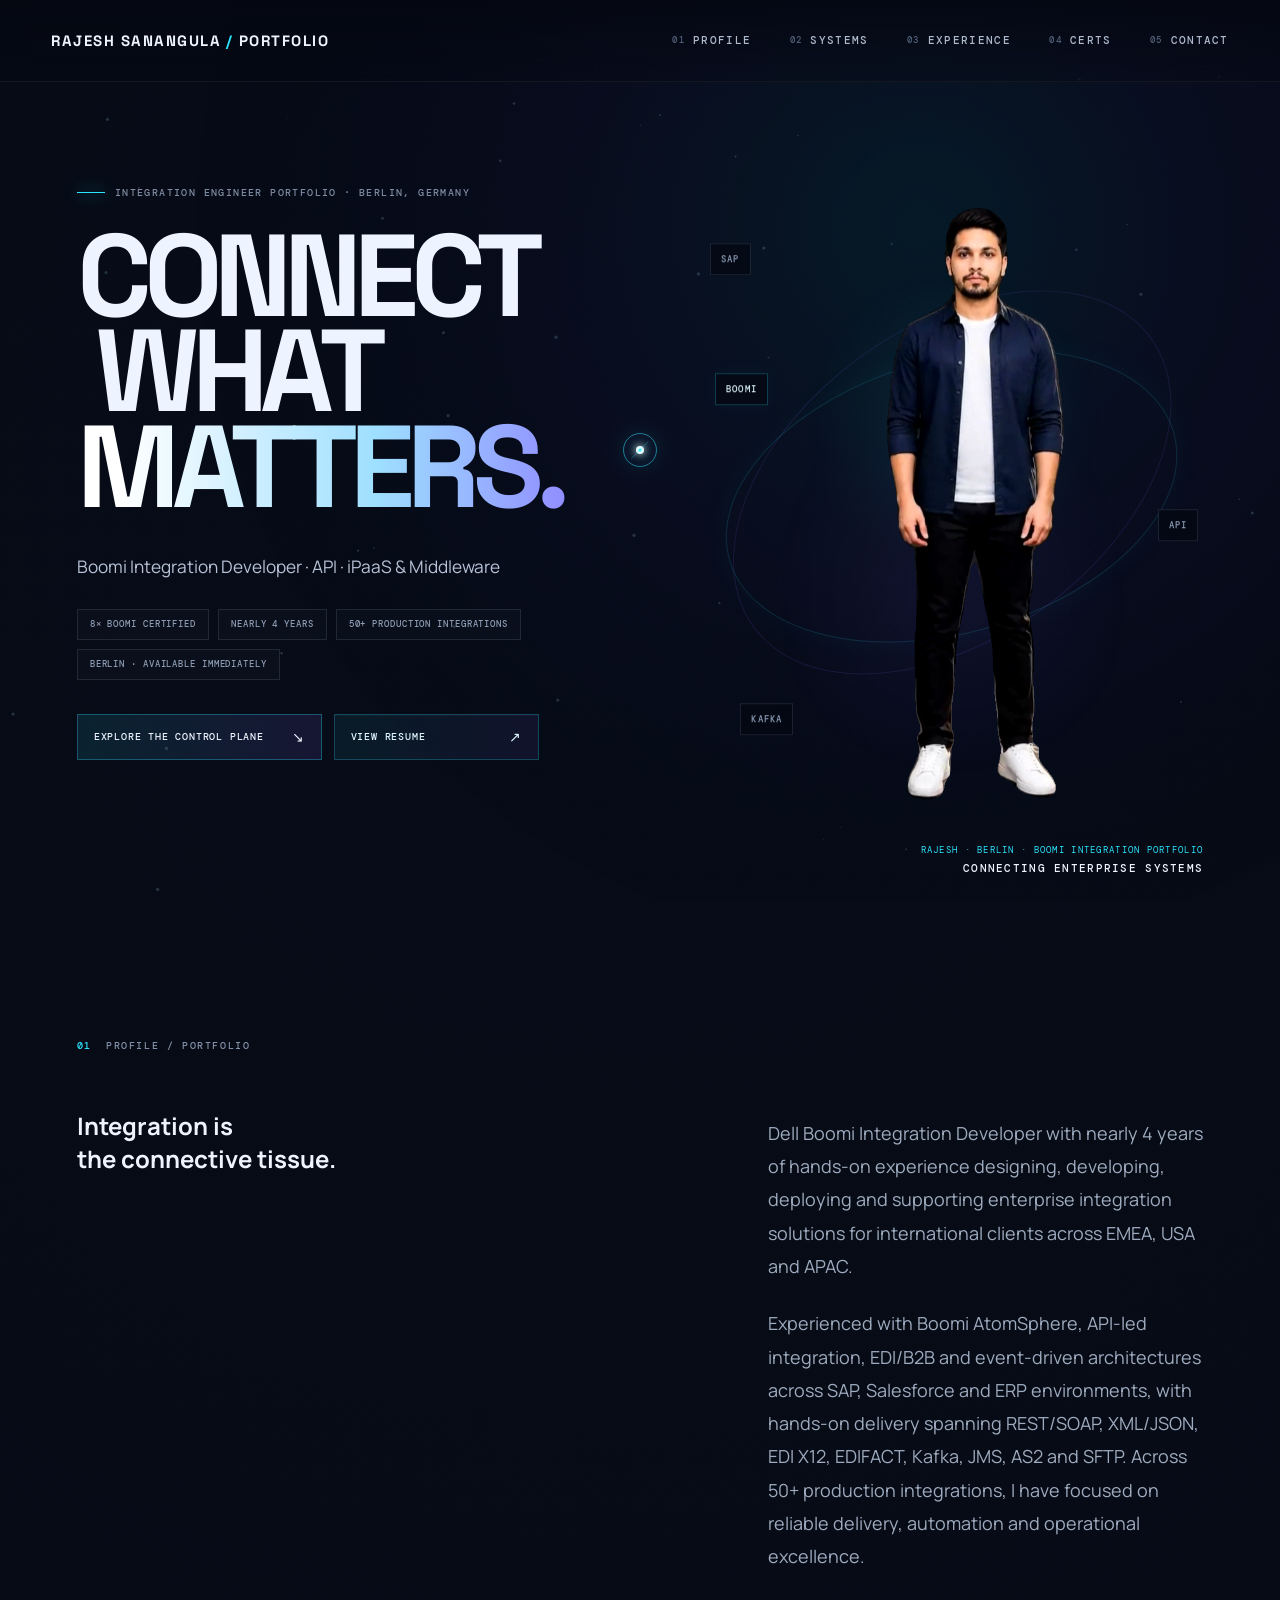
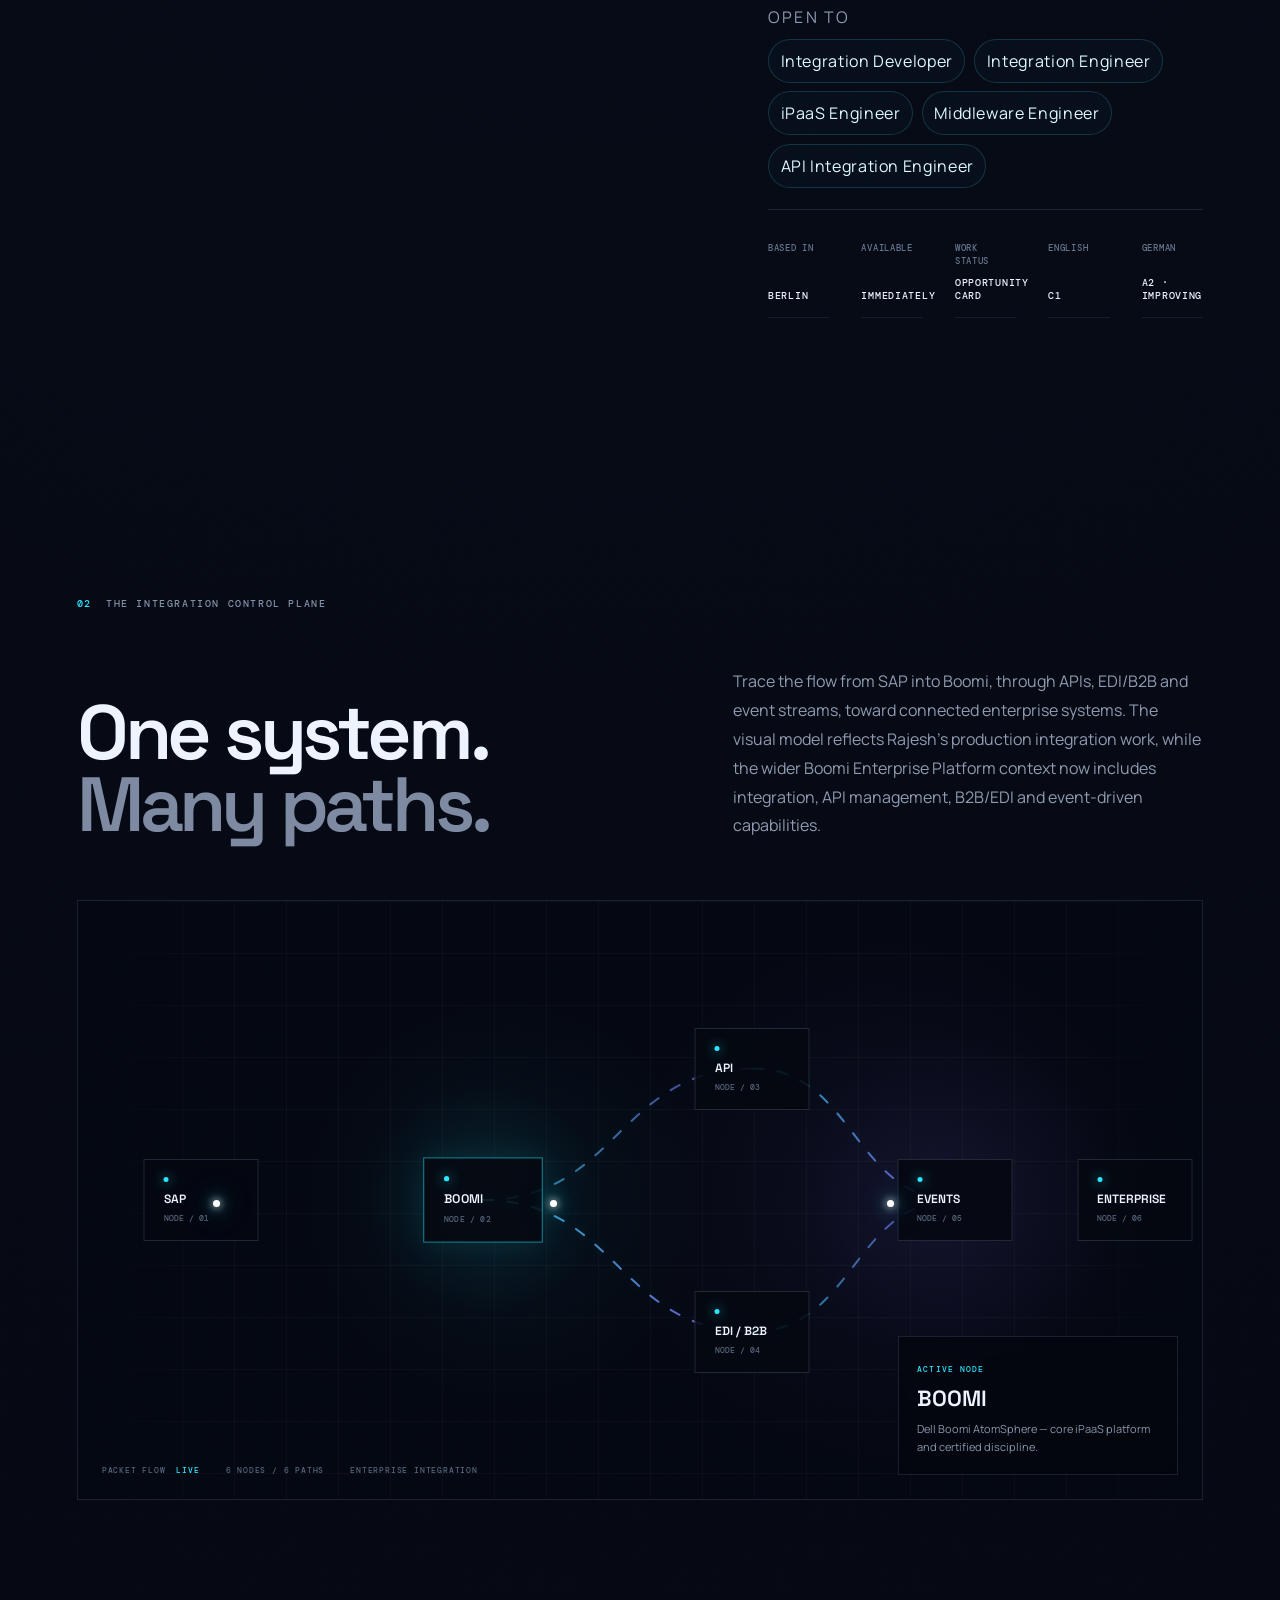
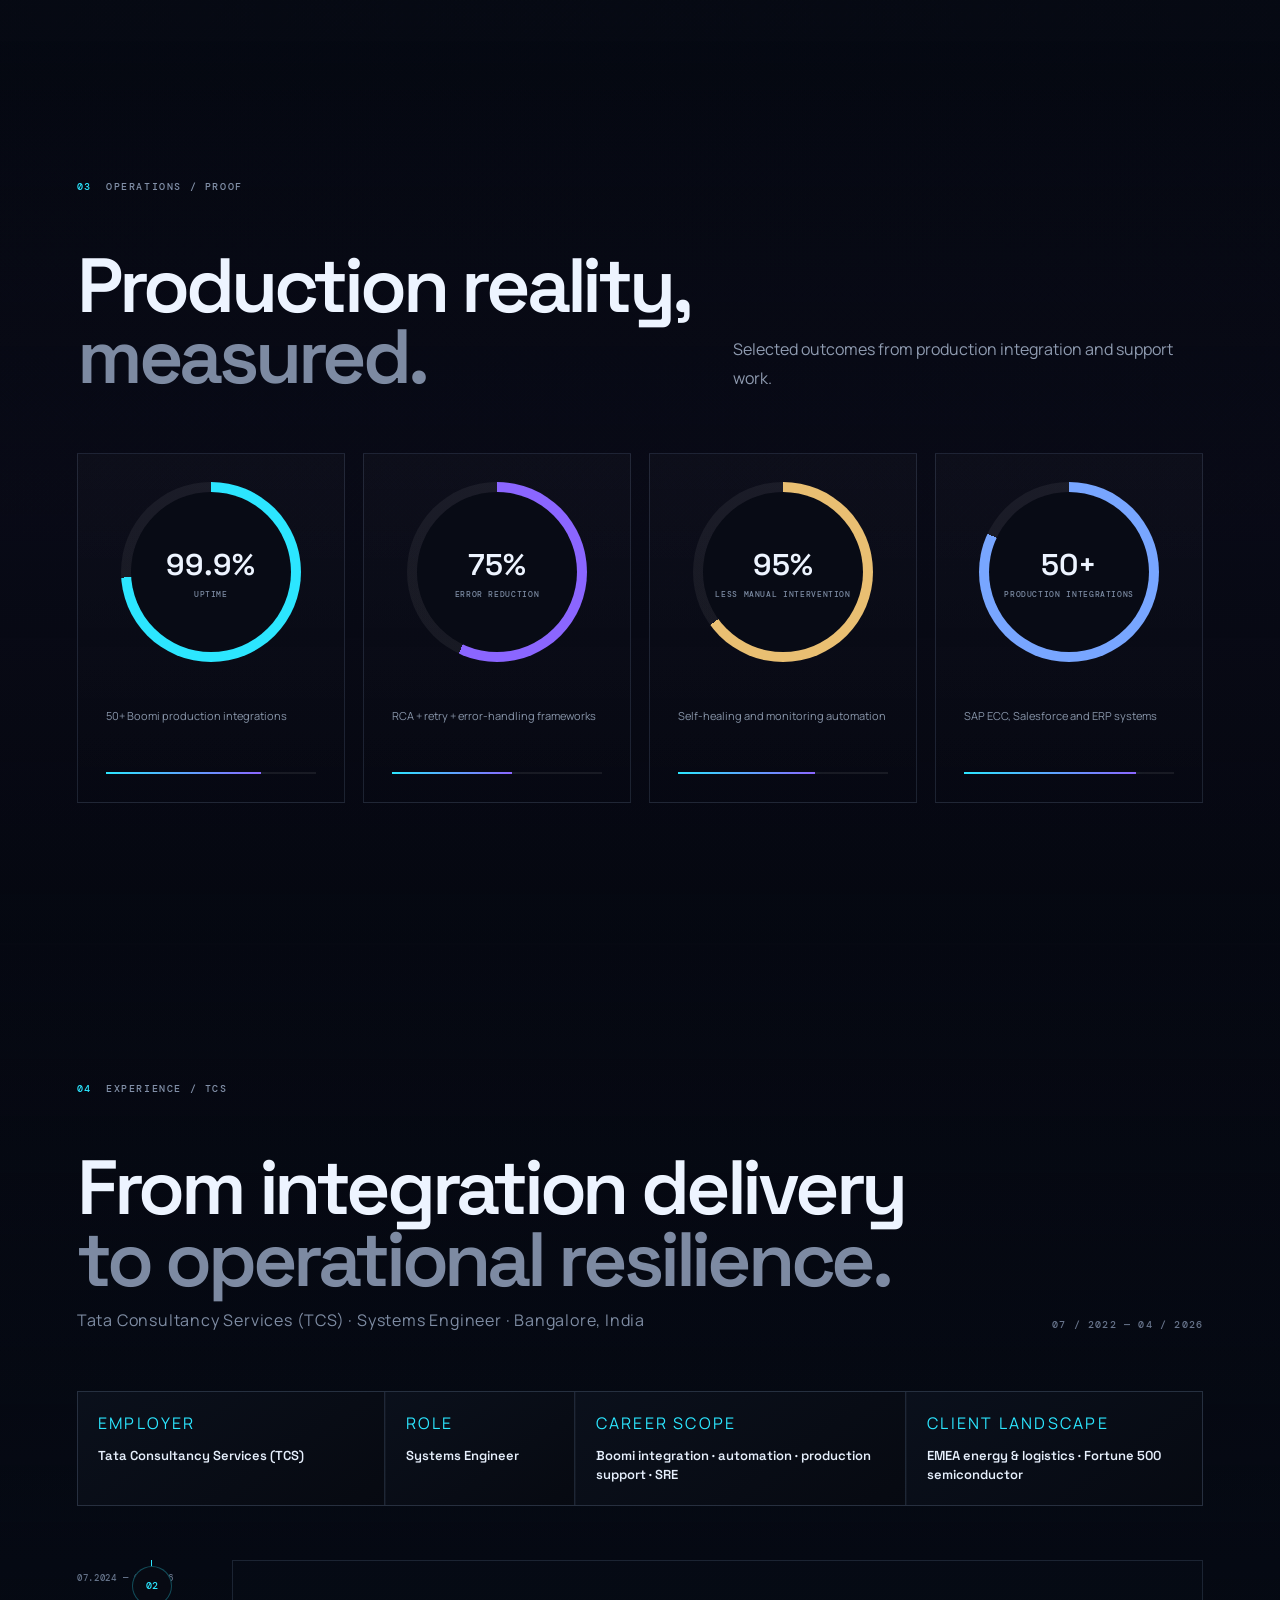
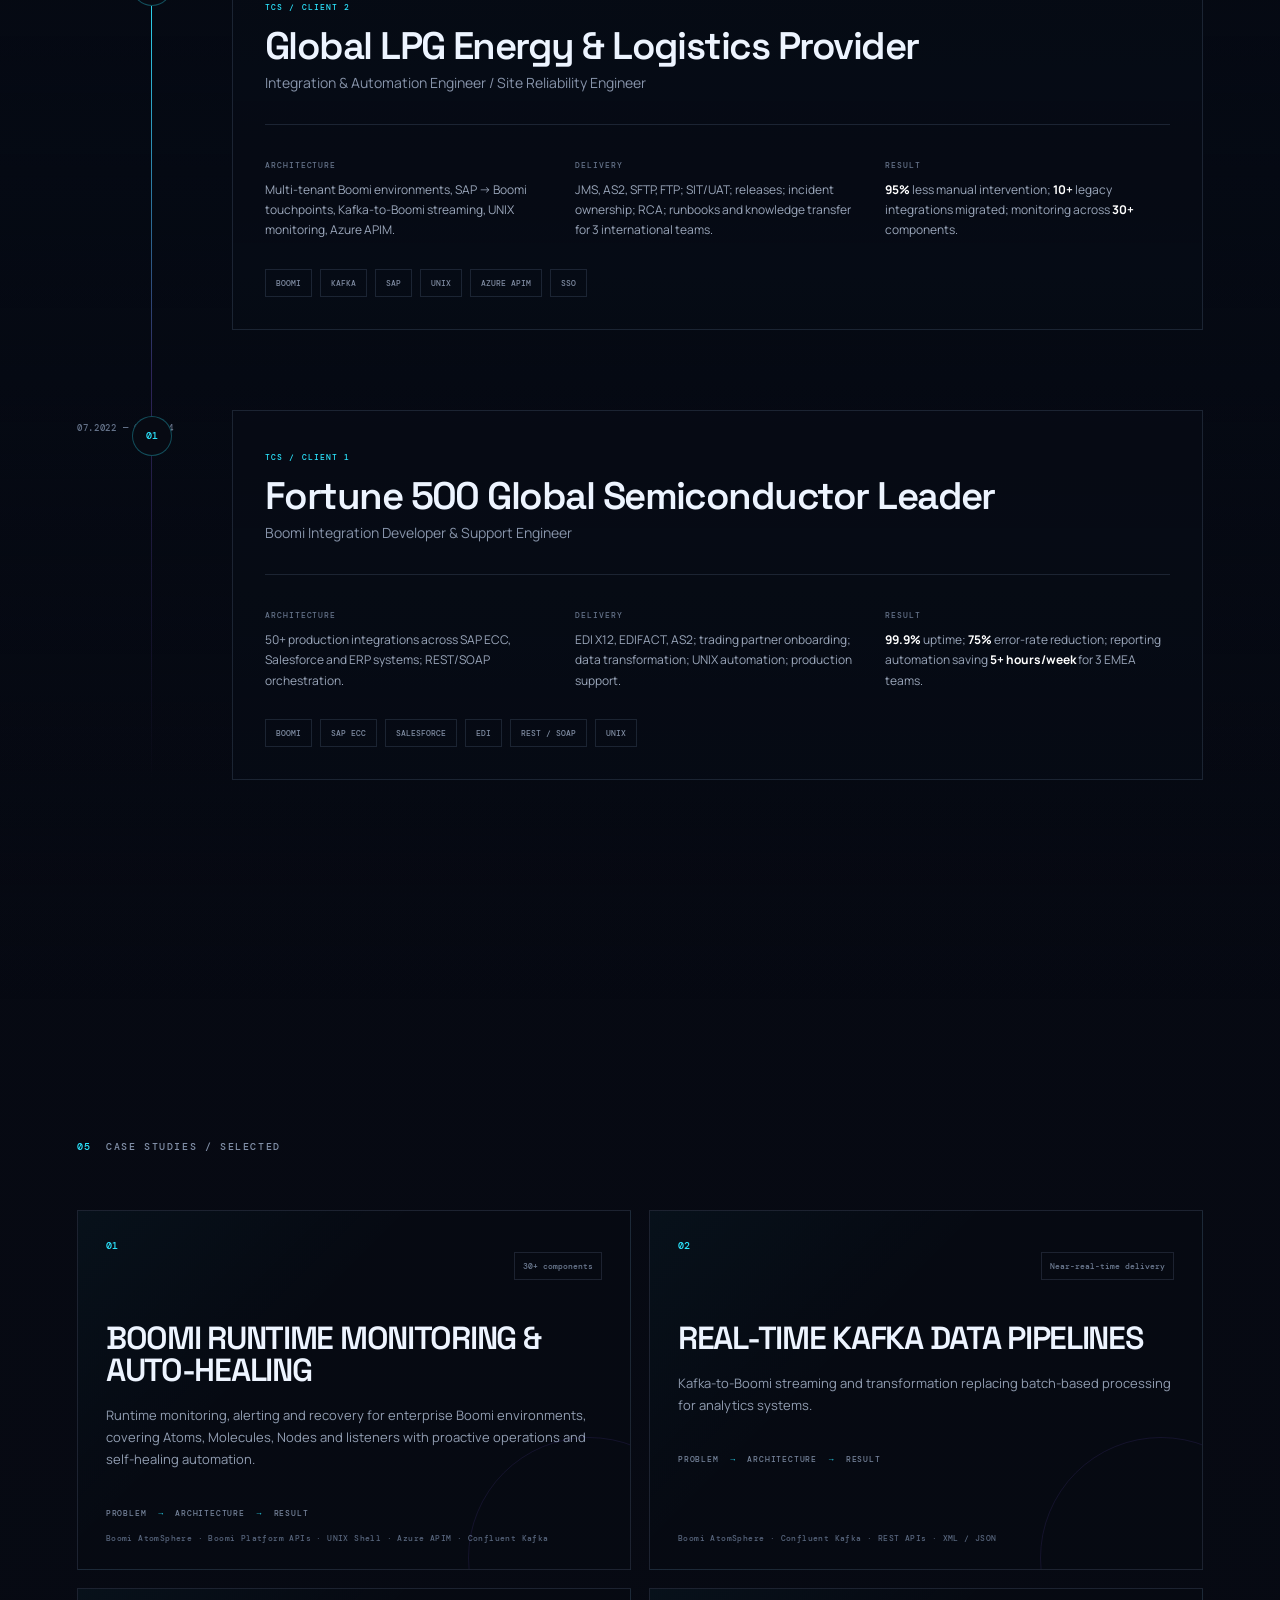
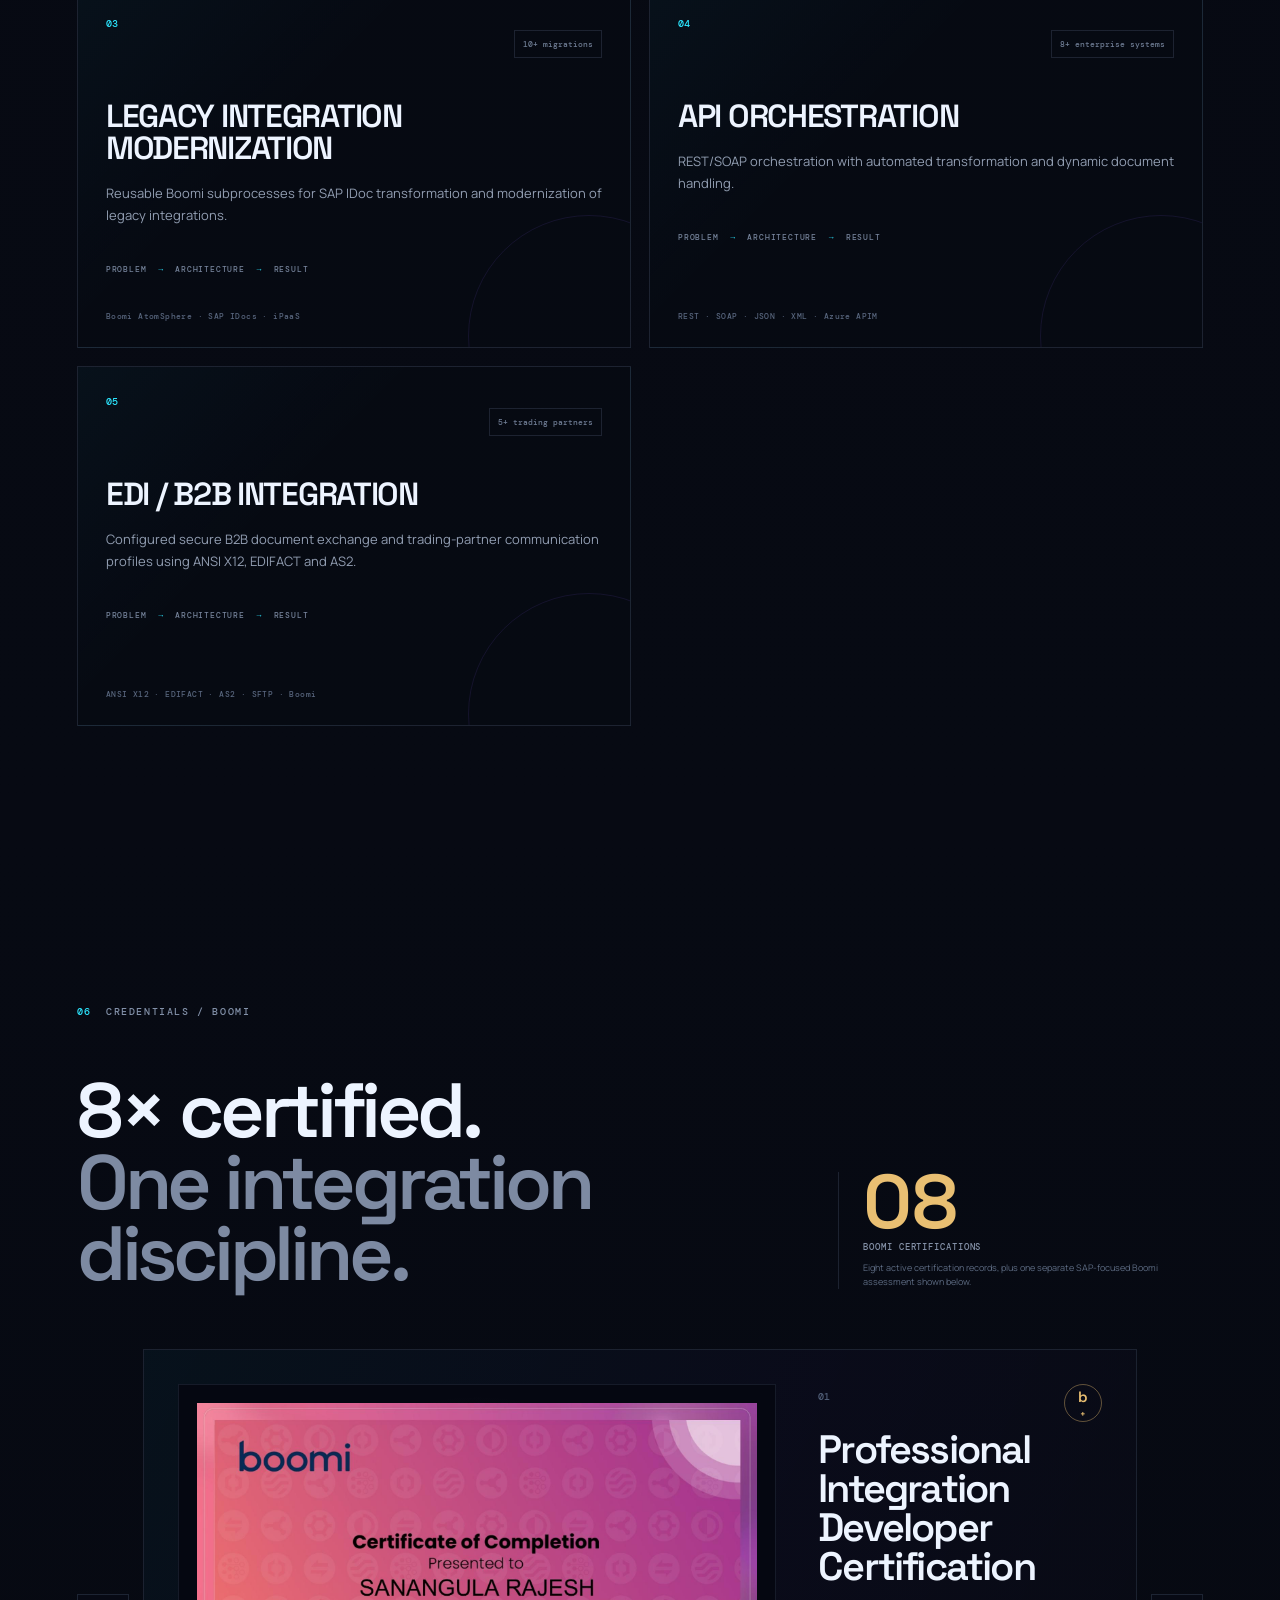
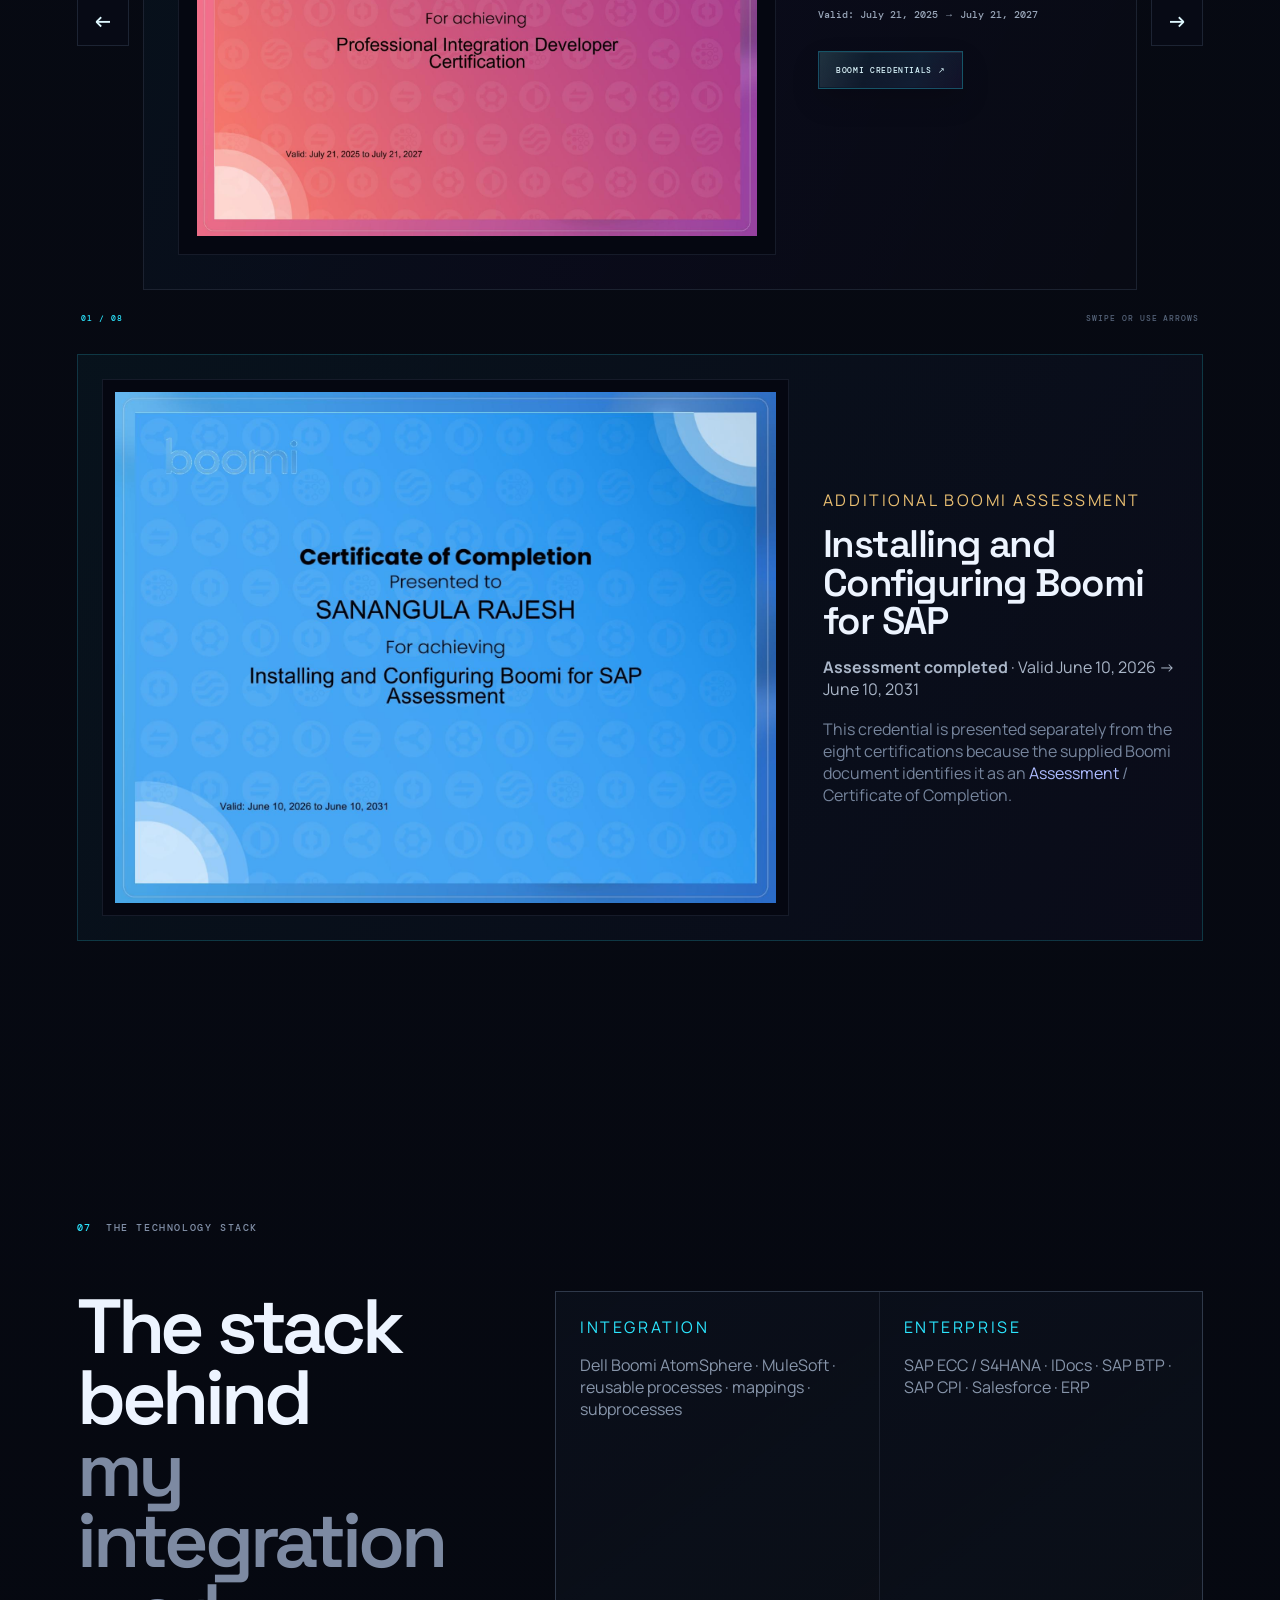
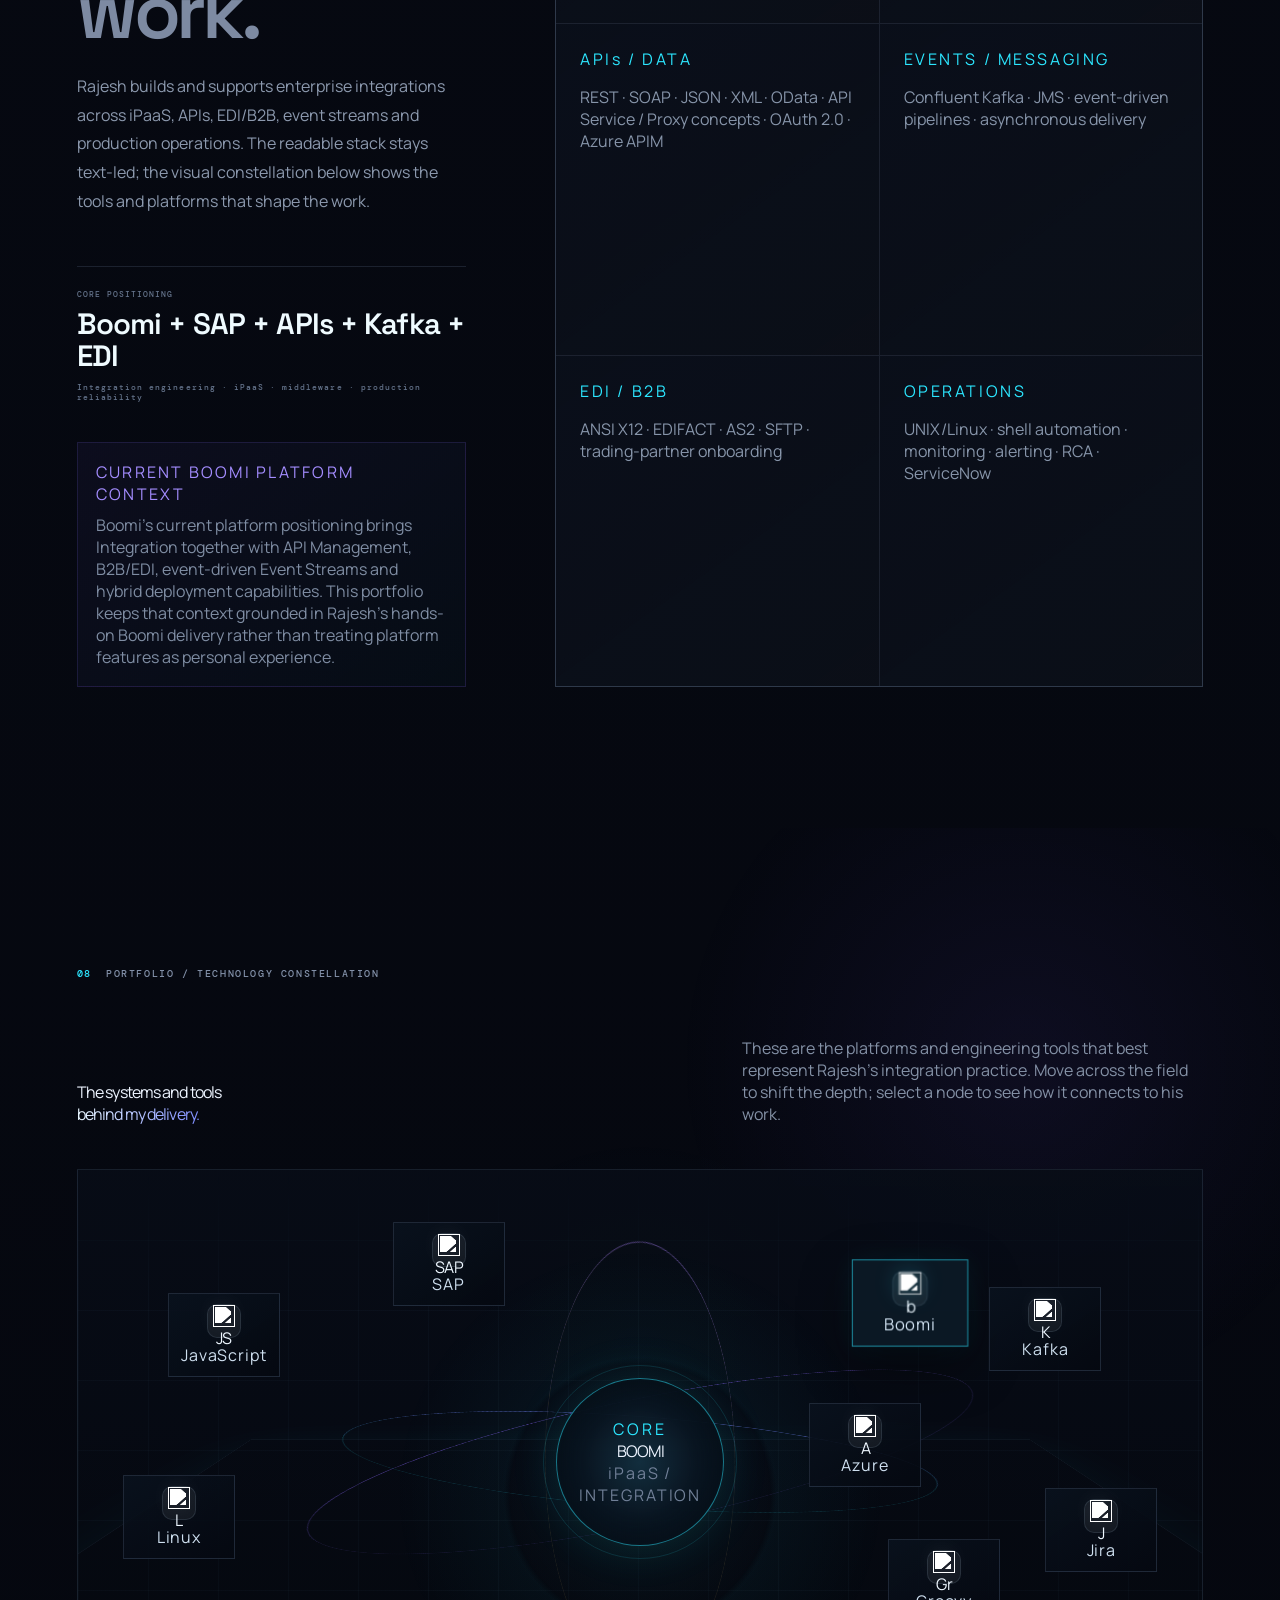
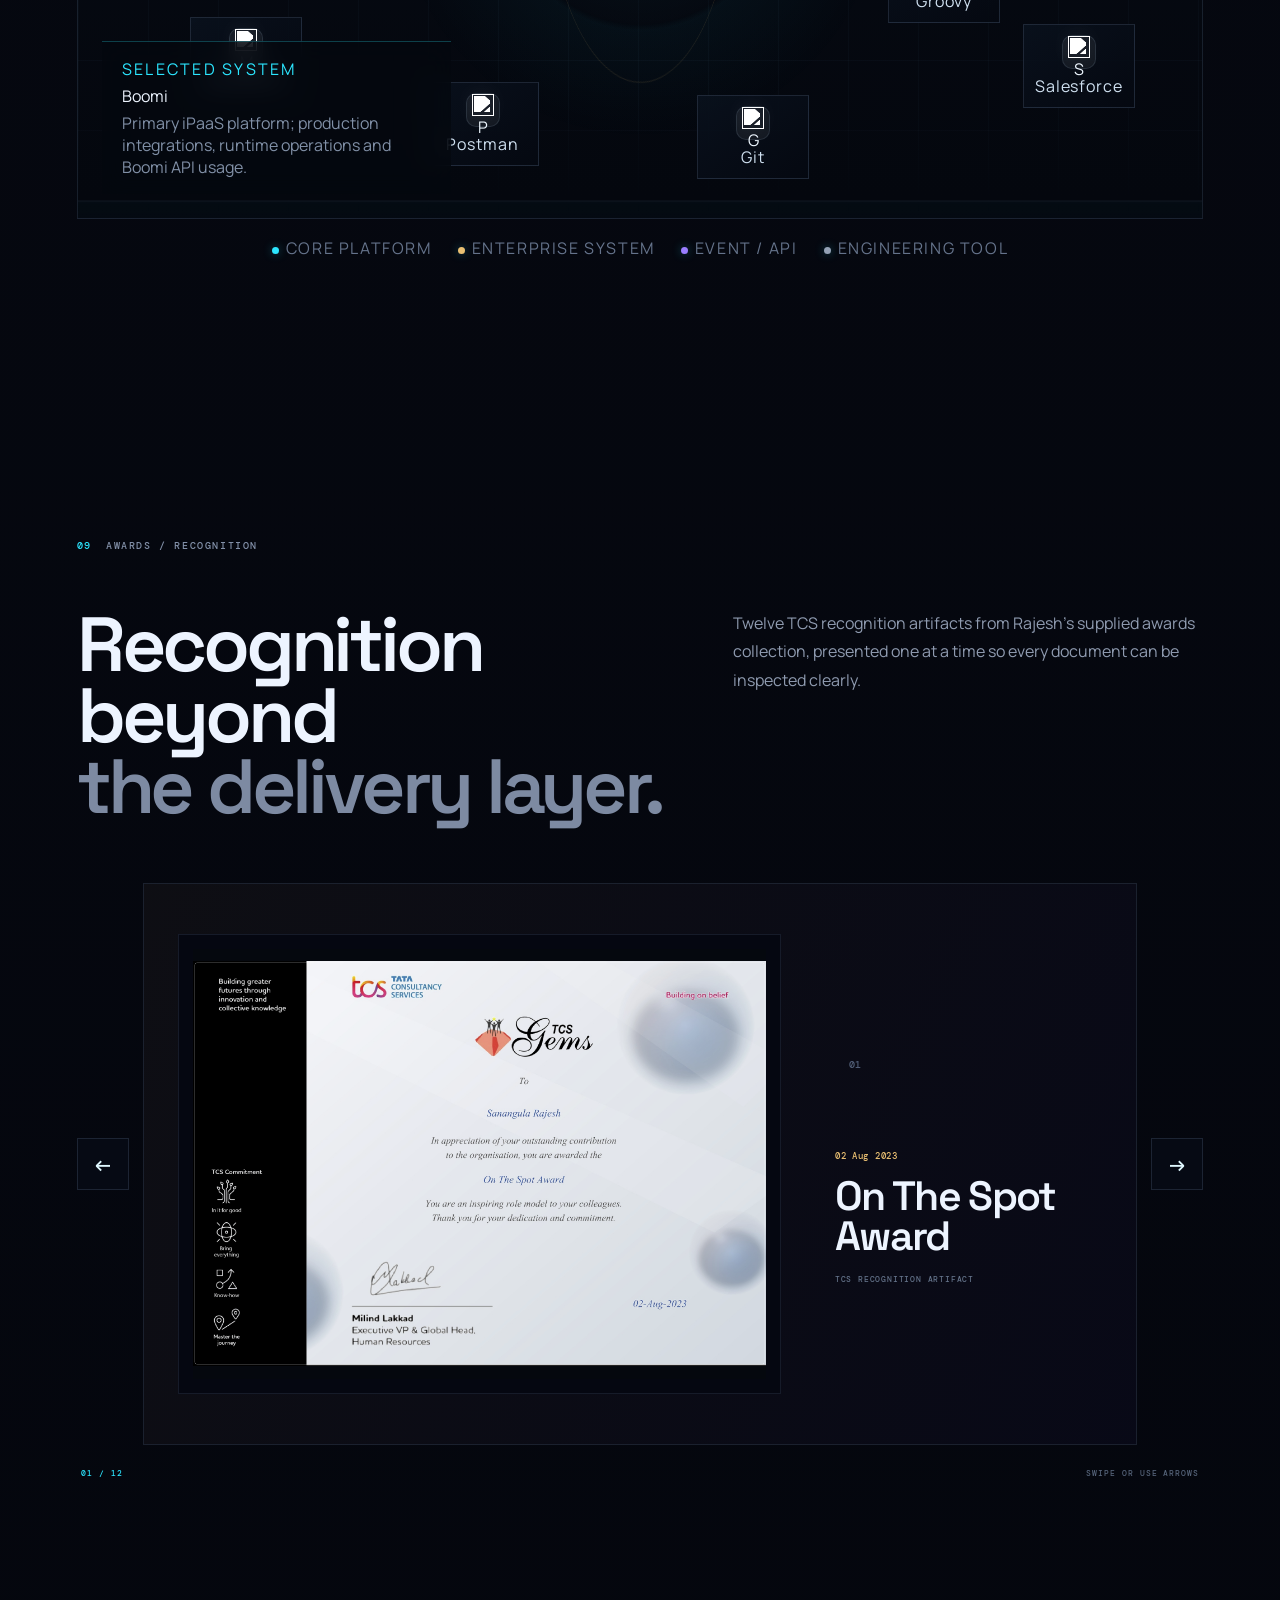
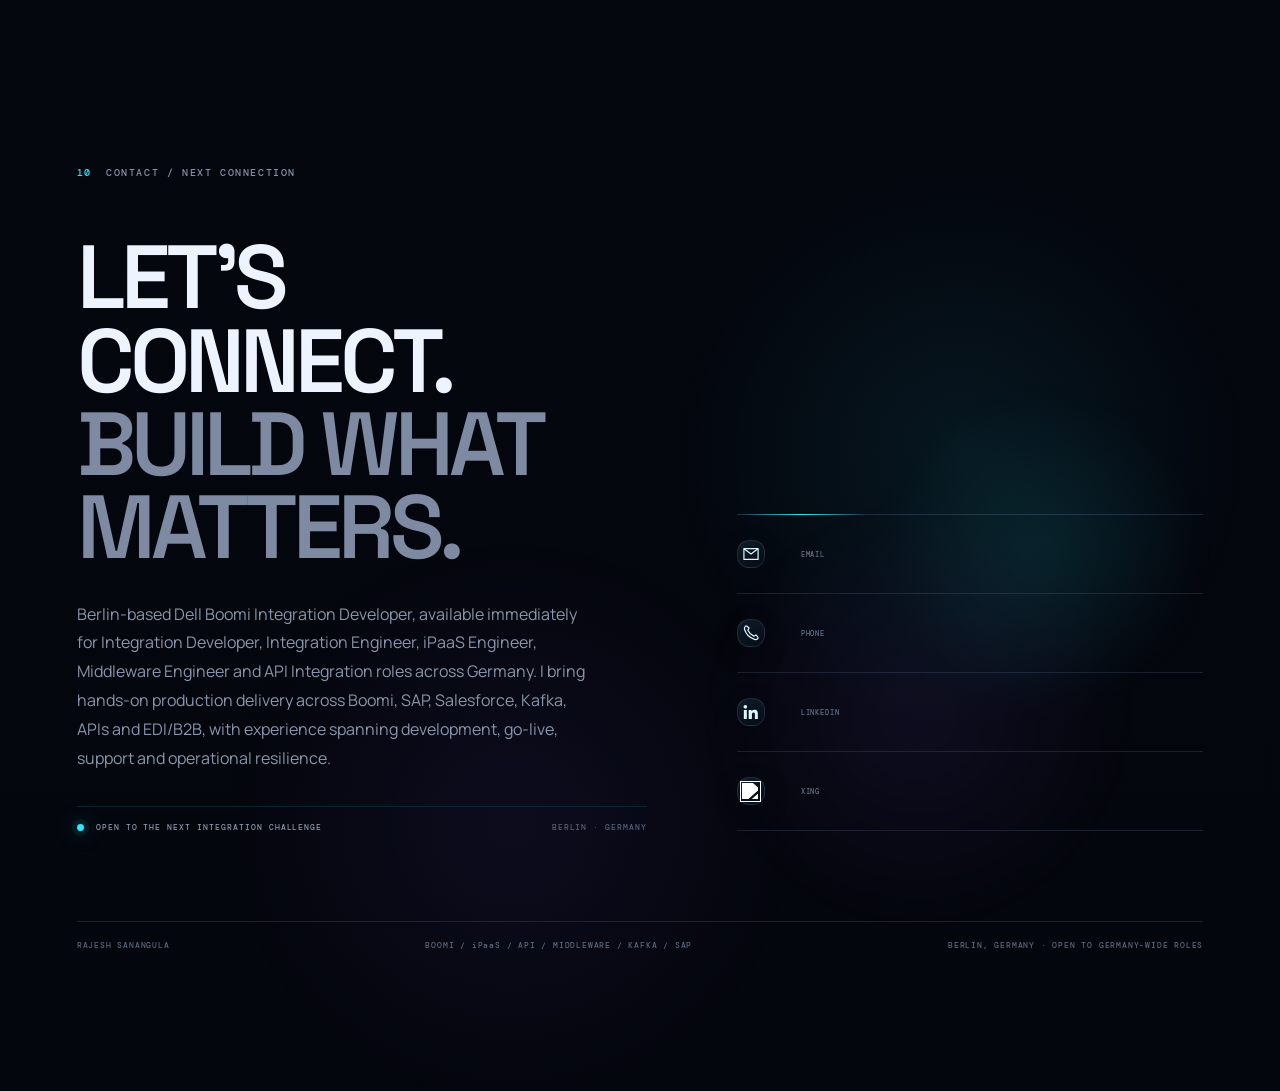
==== commit b063deca: "Add files via upload" ====
--- a/index.html
+++ b/index.html
@@ -6,4 +6,4 @@
 <meta name="robots" content="index,follow,max-image-preview:large"><meta name="description" content="Rajesh Sanangula — Berlin-based Dell Boomi Integration Developer | iPaaS, API & Middleware. Nearly 4 years of enterprise integration experience across Boomi, SAP, Kafka, EDI/B2B and APIs. Available immediately for Germany-wide roles.">
 <meta property="og:title" content="Rajesh Sanangula — Integration Engineer Portfolio · Dell Boomi & iPaaS"><meta property="og:description" content="Berlin-based Boomi Integration Developer focused on iPaaS, middleware, APIs, SAP, Kafka, EDI/B2B and production automation."><meta property="og:type" content="website"><meta property="og:site_name" content="Rajesh Sanangula — Integration Engineer Portfolio"><meta name="twitter:card" content="summary_large_image"><meta name="twitter:title" content="Rajesh Sanangula — Dell Boomi Integration Developer"><meta name="twitter:description" content="Enterprise integration, API management, EDI/B2B, event-driven architectures and operational automation."><link rel="stylesheet" href="./styles.css"><title>Rajesh Sanangula — Integration Engineer Portfolio · Dell Boomi & iPaaS</title>
 <script type="application/ld+json">{"@context":"https://schema.org","@type":"Person","name":"Rajesh Sanangula","url":"#top","jobTitle":"Dell Boomi Integration Developer","email":"mailto:sanangularajesh9@gmail.com","telephone":"+49 15216189281","address":{"@type":"PostalAddress","addressLocality":"Berlin","addressCountry":"DE"},"sameAs":["https://www.linkedin.com/in/rajesh-sanangula-346b77212","https://www.xing.com/profile/Rajesh_Sanangula"],"knowsAbout":["Dell Boomi AtomSphere","iPaaS","API Management","EDI/B2B","Confluent Kafka","SAP integration","REST","SOAP","JMS","UNIX automation","Azure APIM"]}</script>
-</head><body><canvas class="ambient-canvas" aria-hidden="true"></canvas><div id="app"></div><script src="./js/main.js"></script><script src="./js/immersive.js"></script></body></html>
+</head><body><canvas class="ambient-canvas" aria-hidden="true"></canvas><div id="app"></div><script src="./js/main.js"></script><script src="./js/immersive.js?v=7.1"></script></body></html>
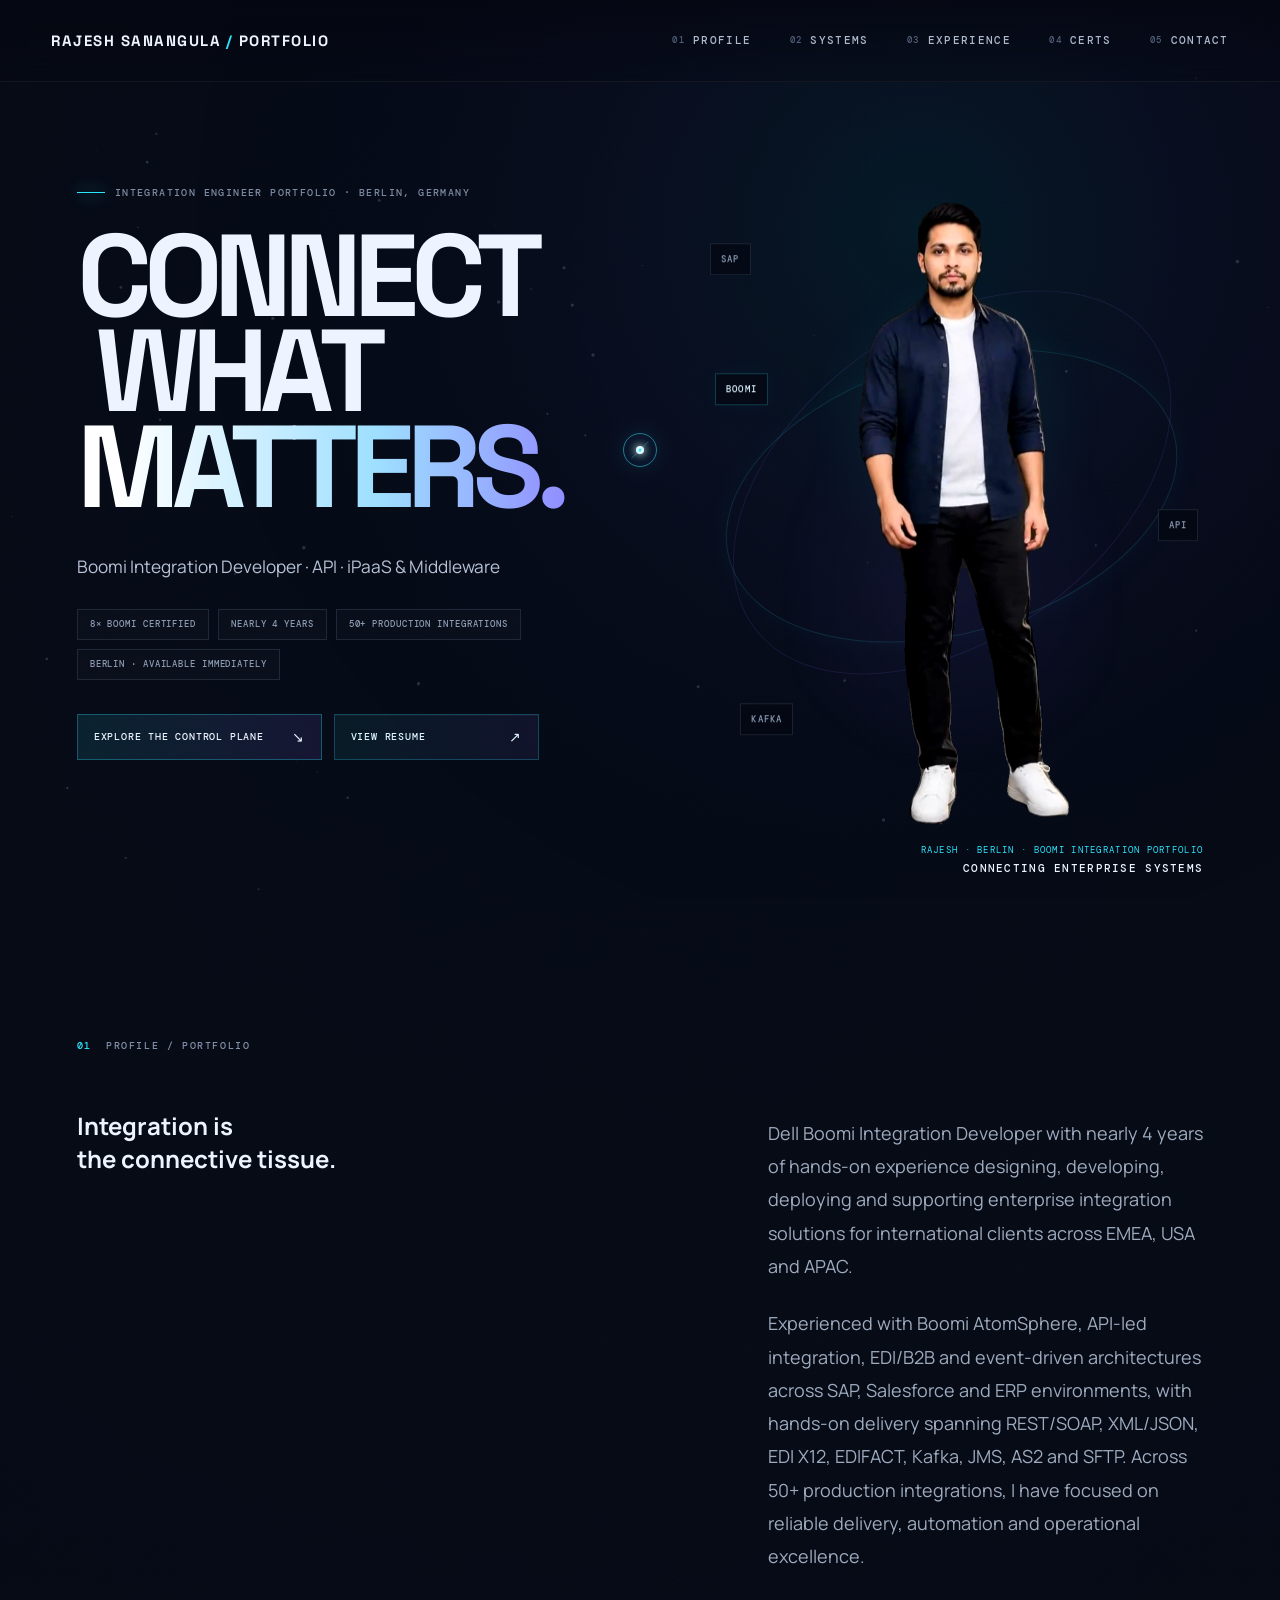
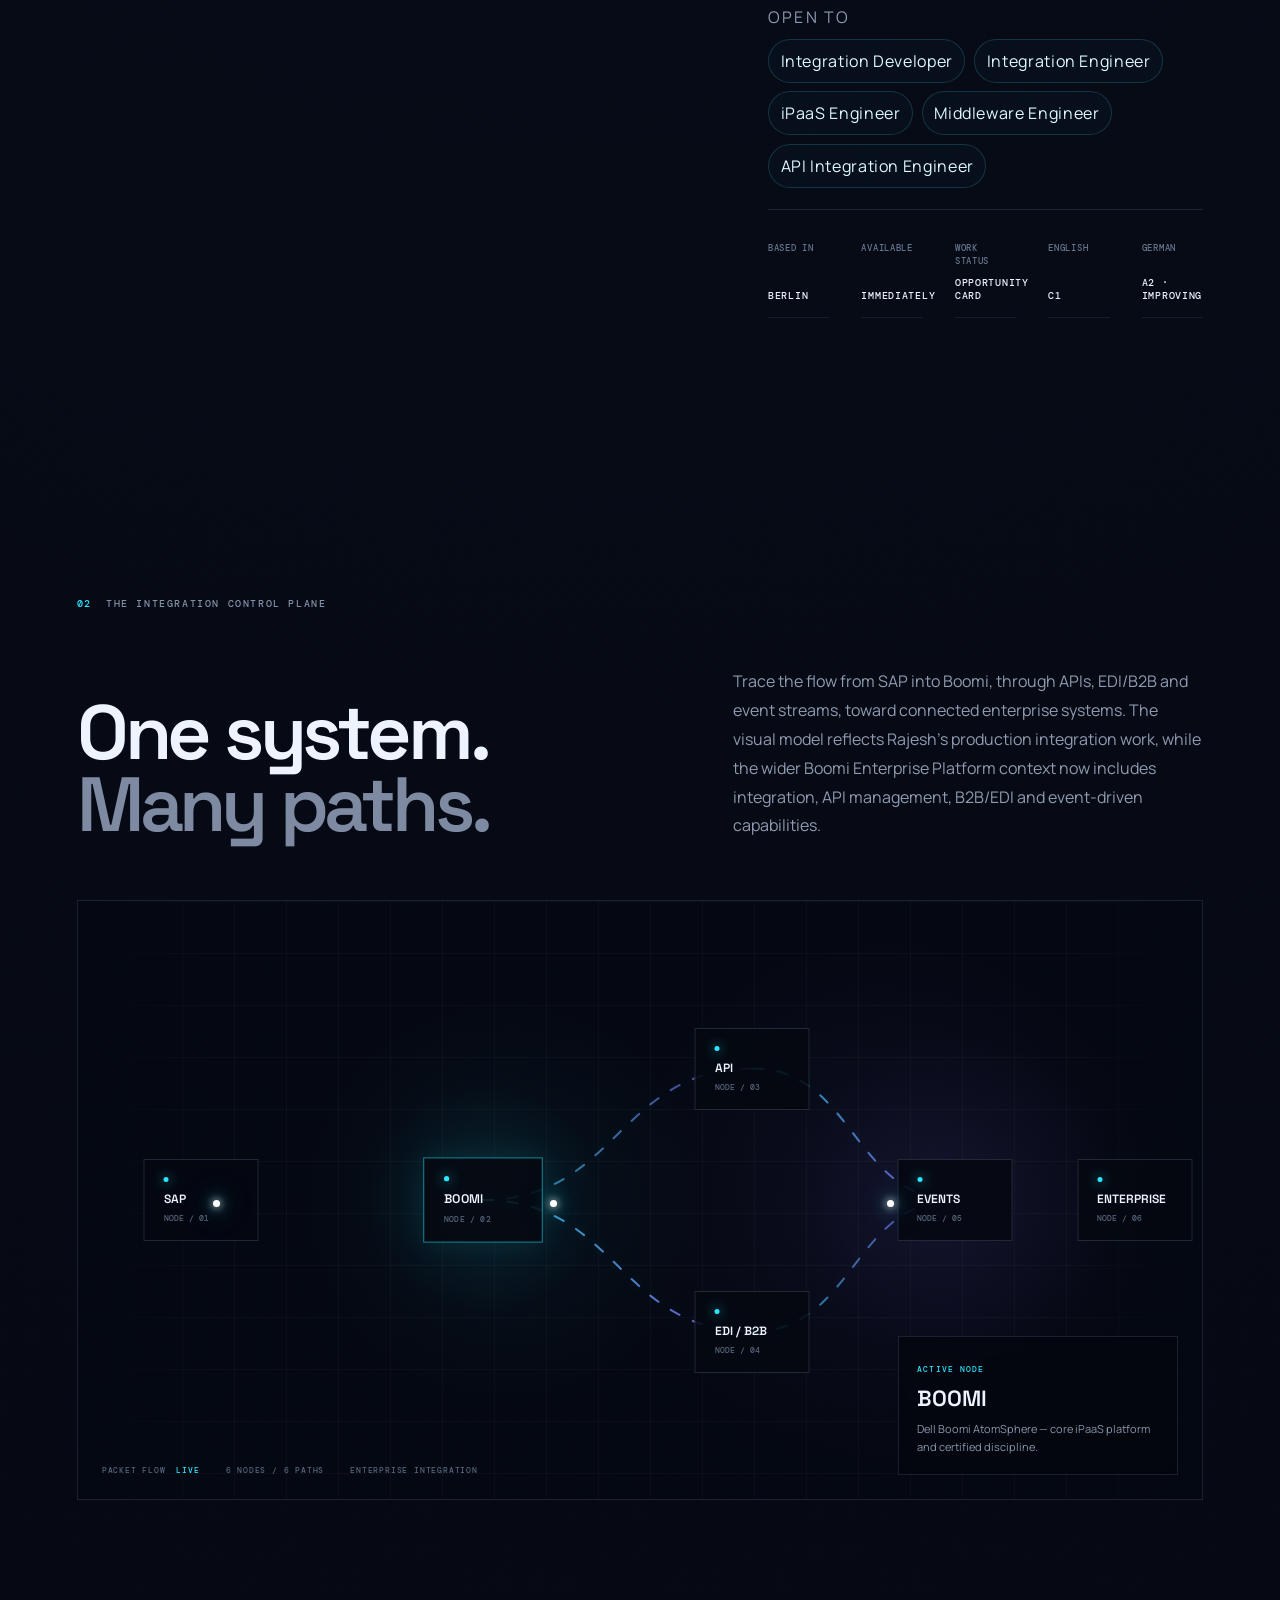
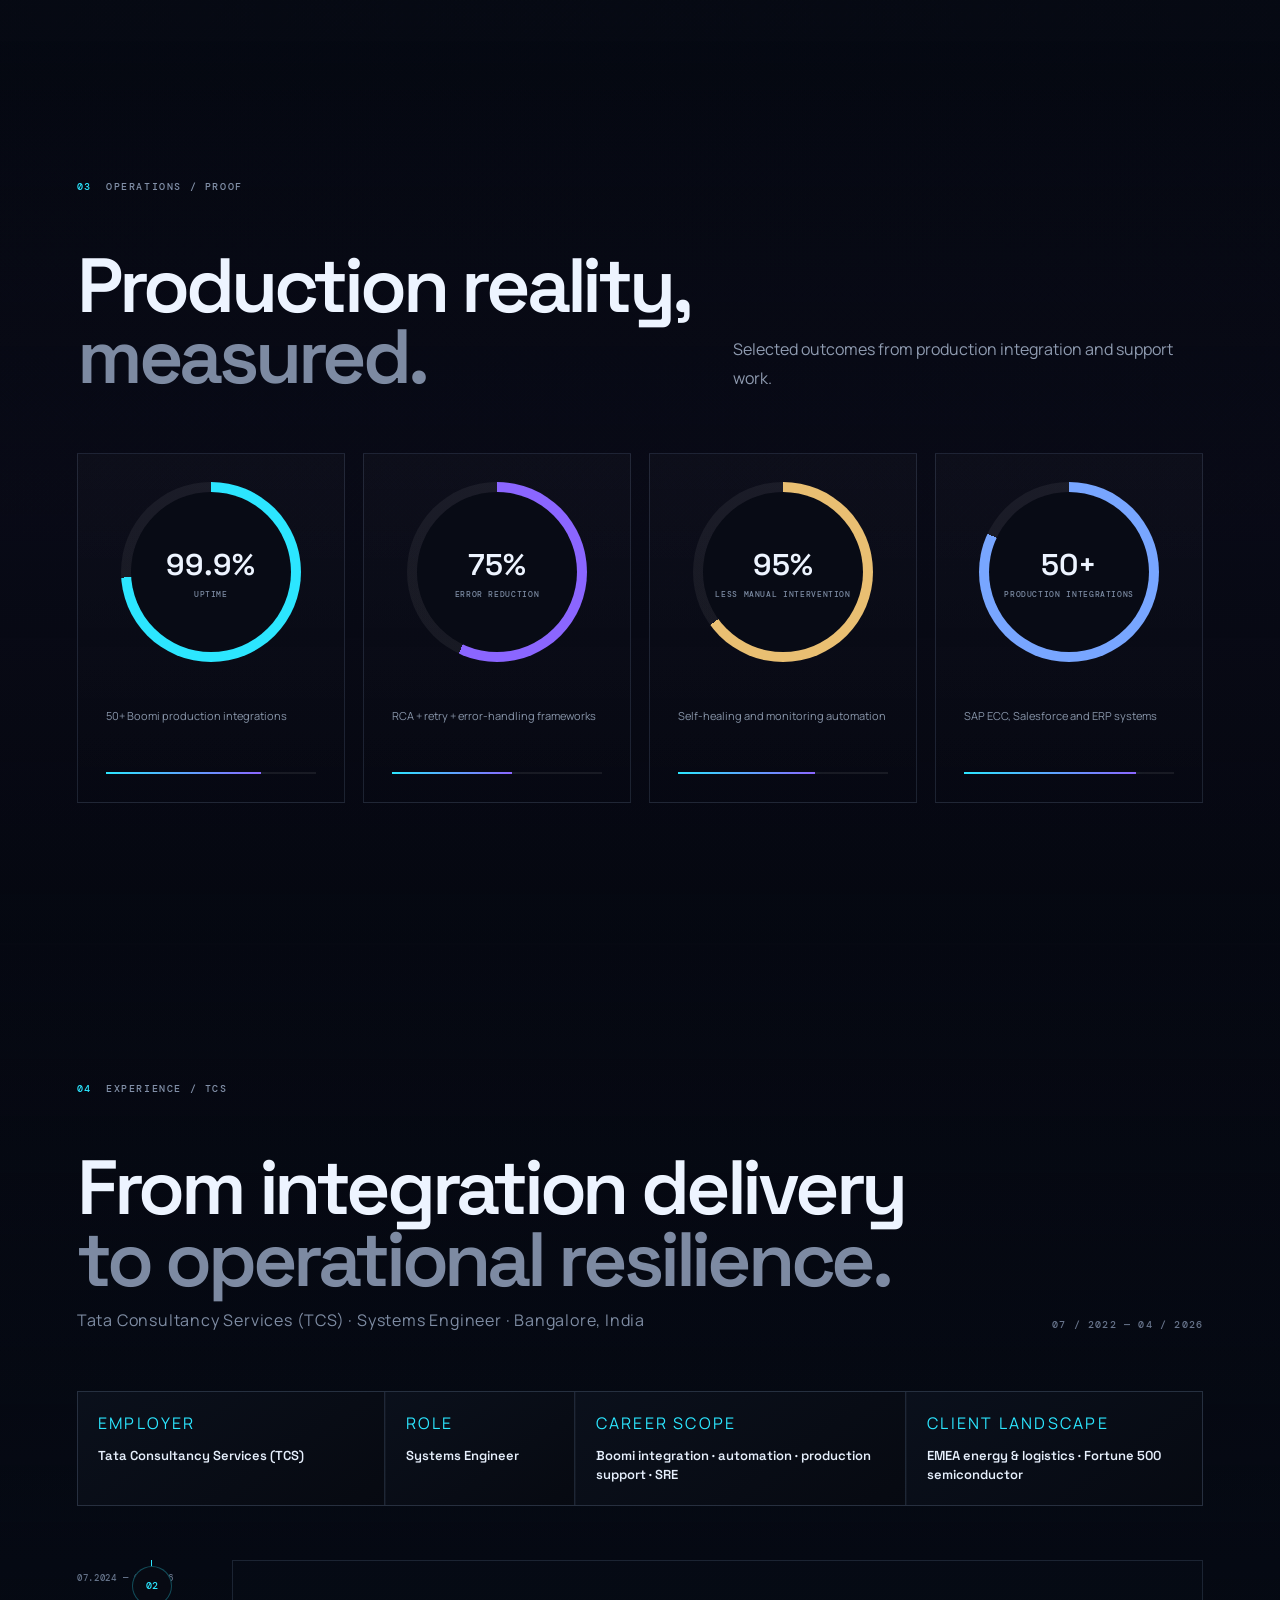
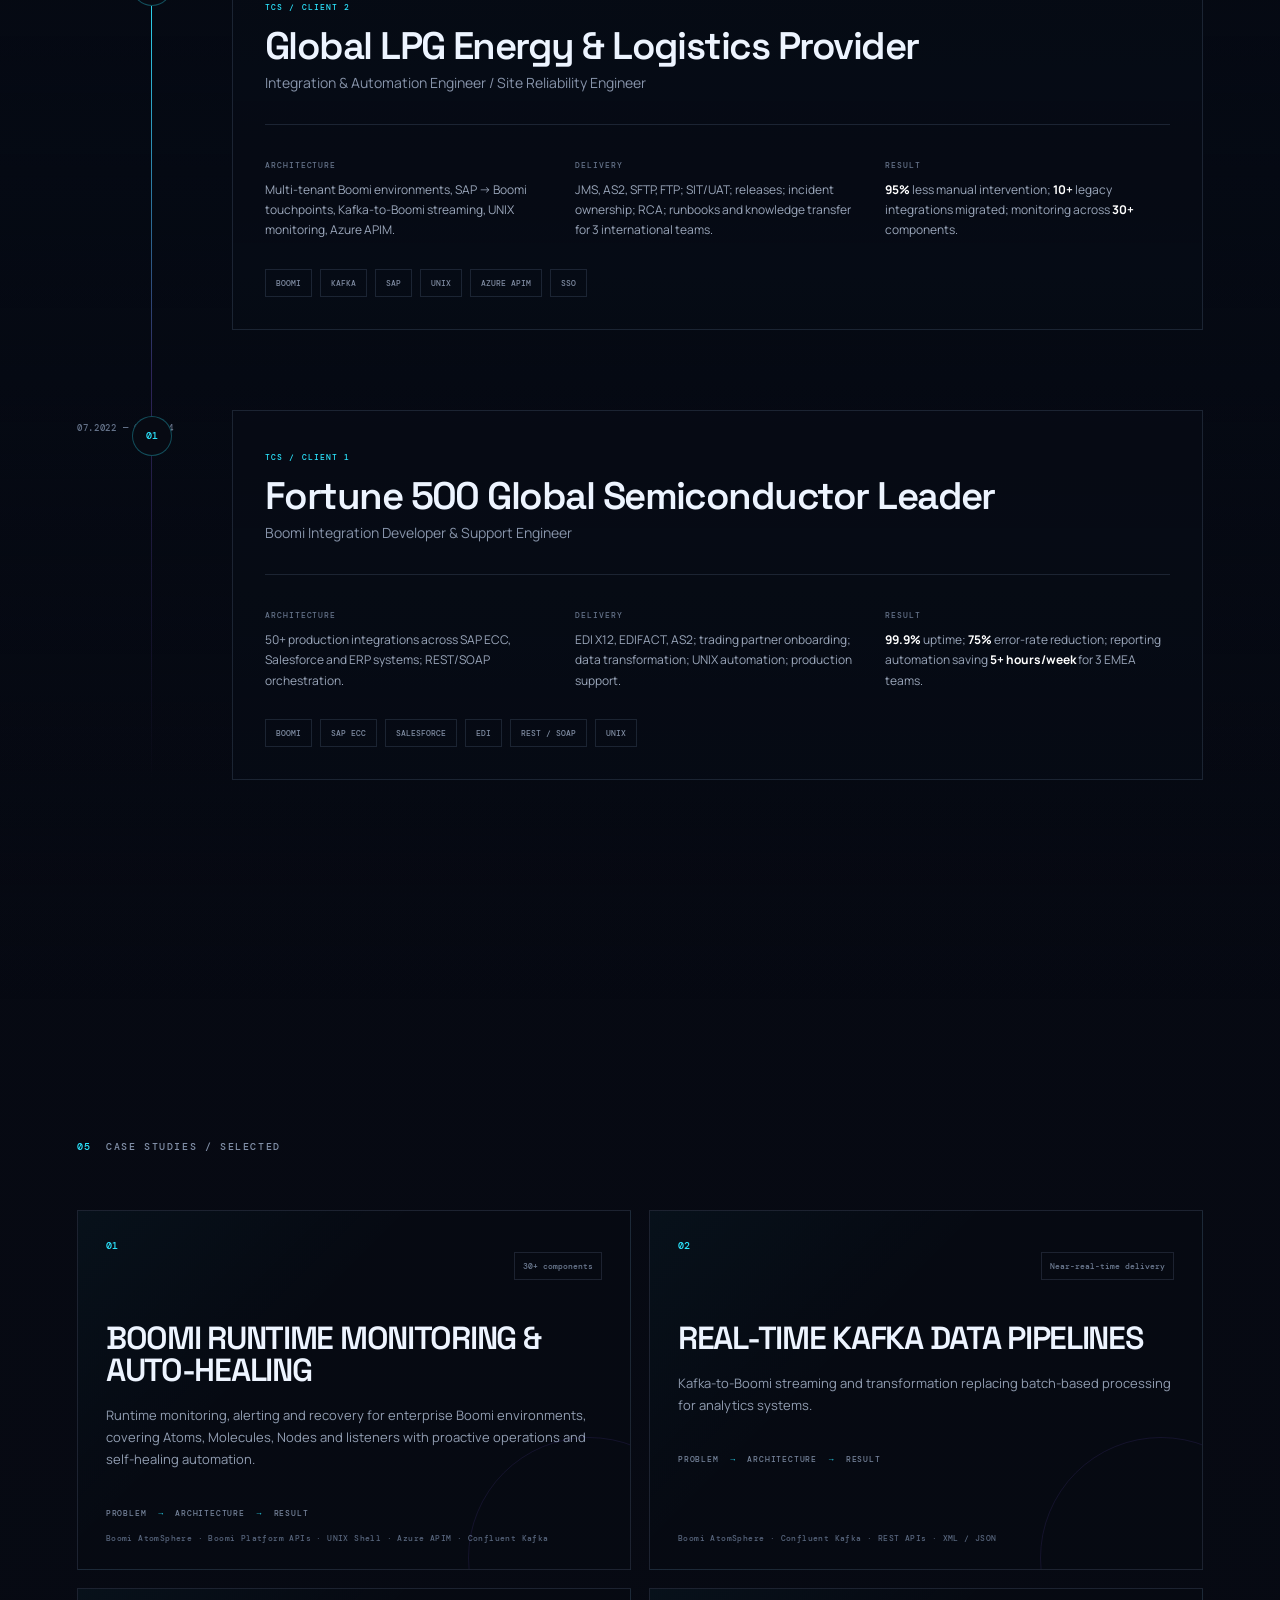
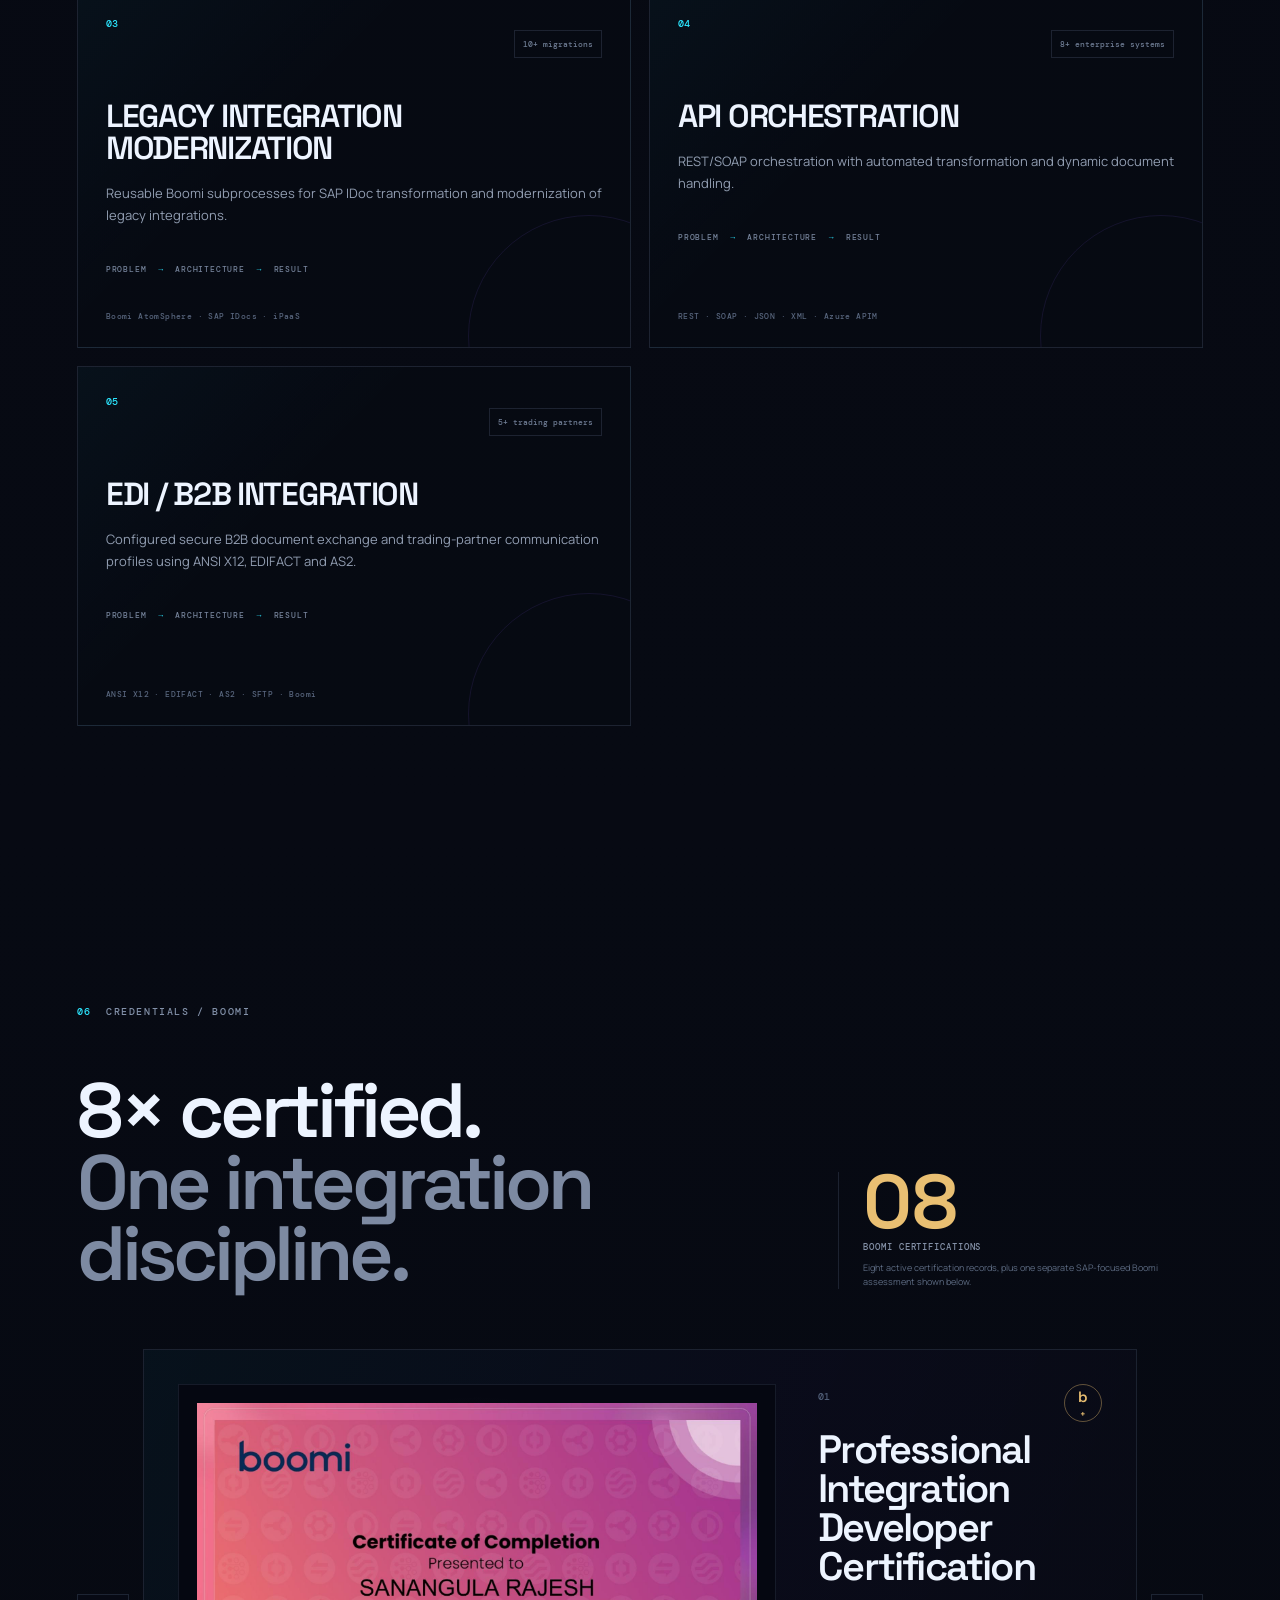
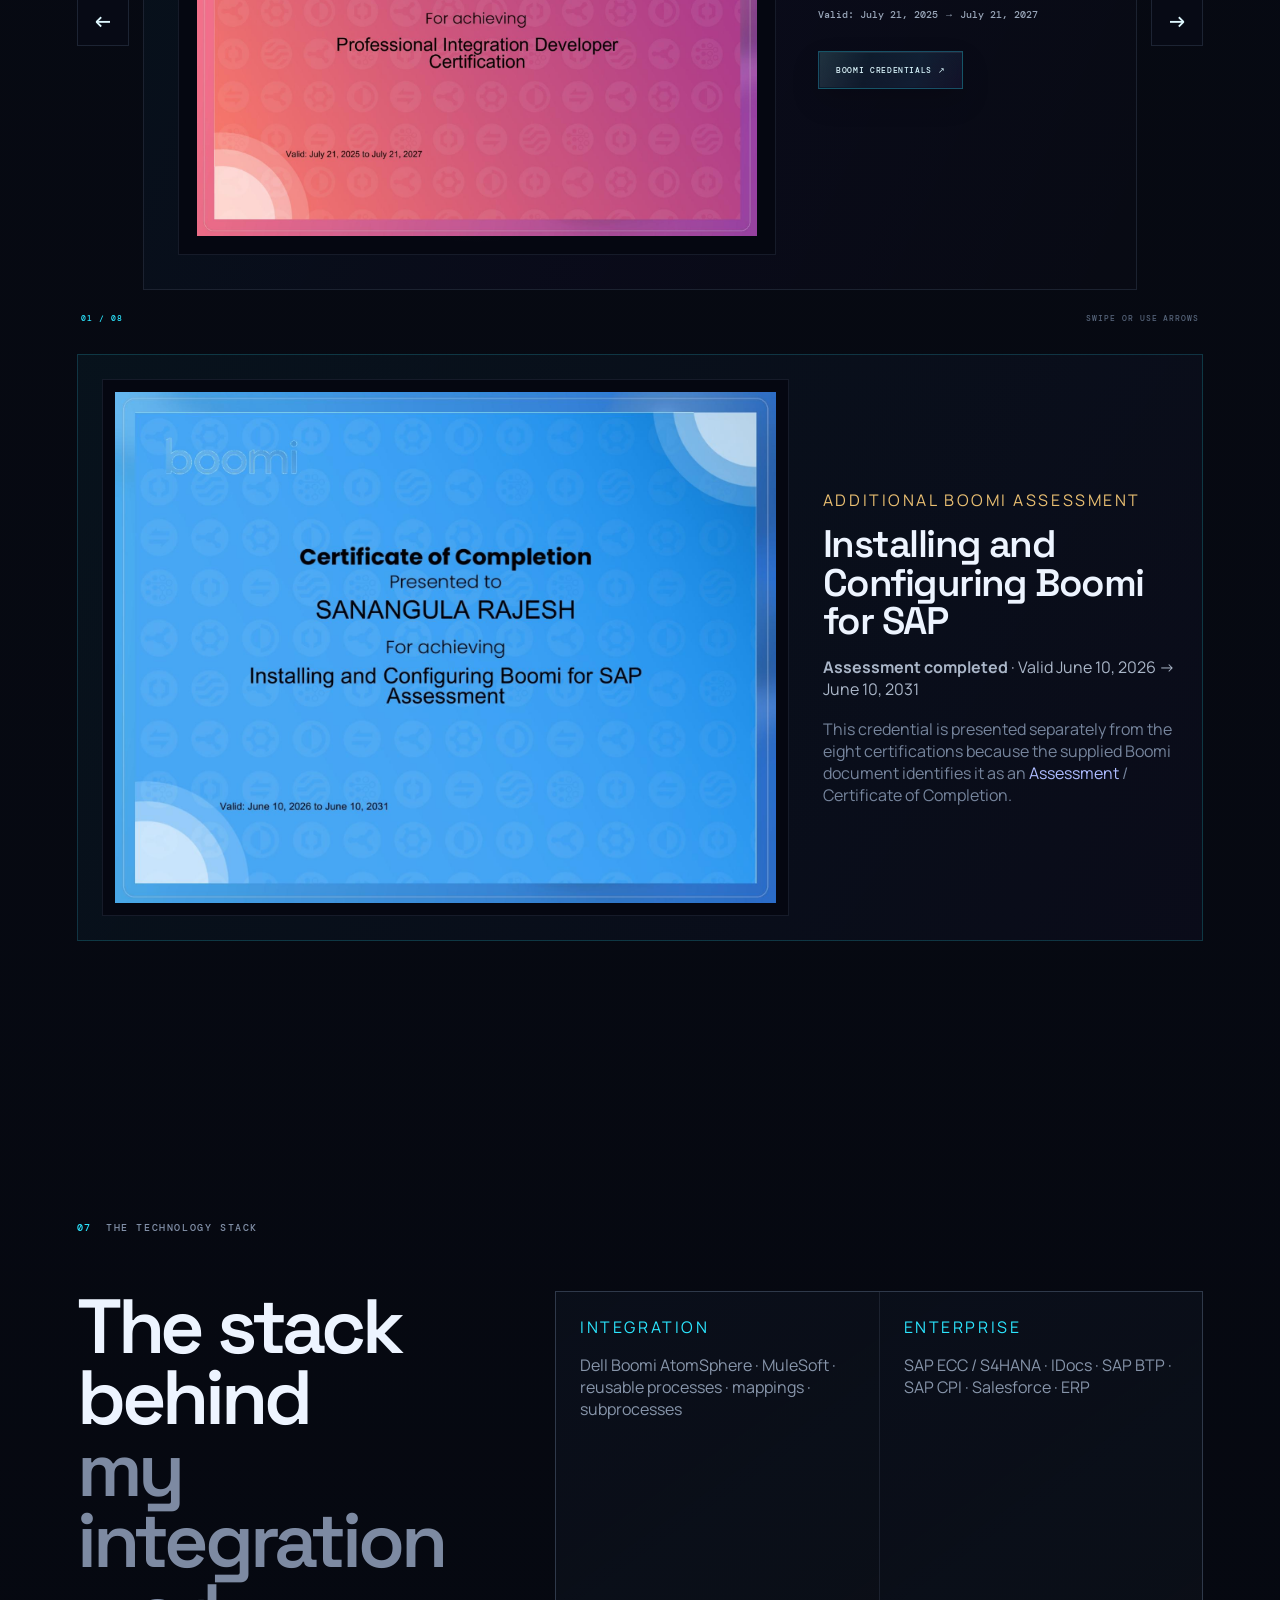
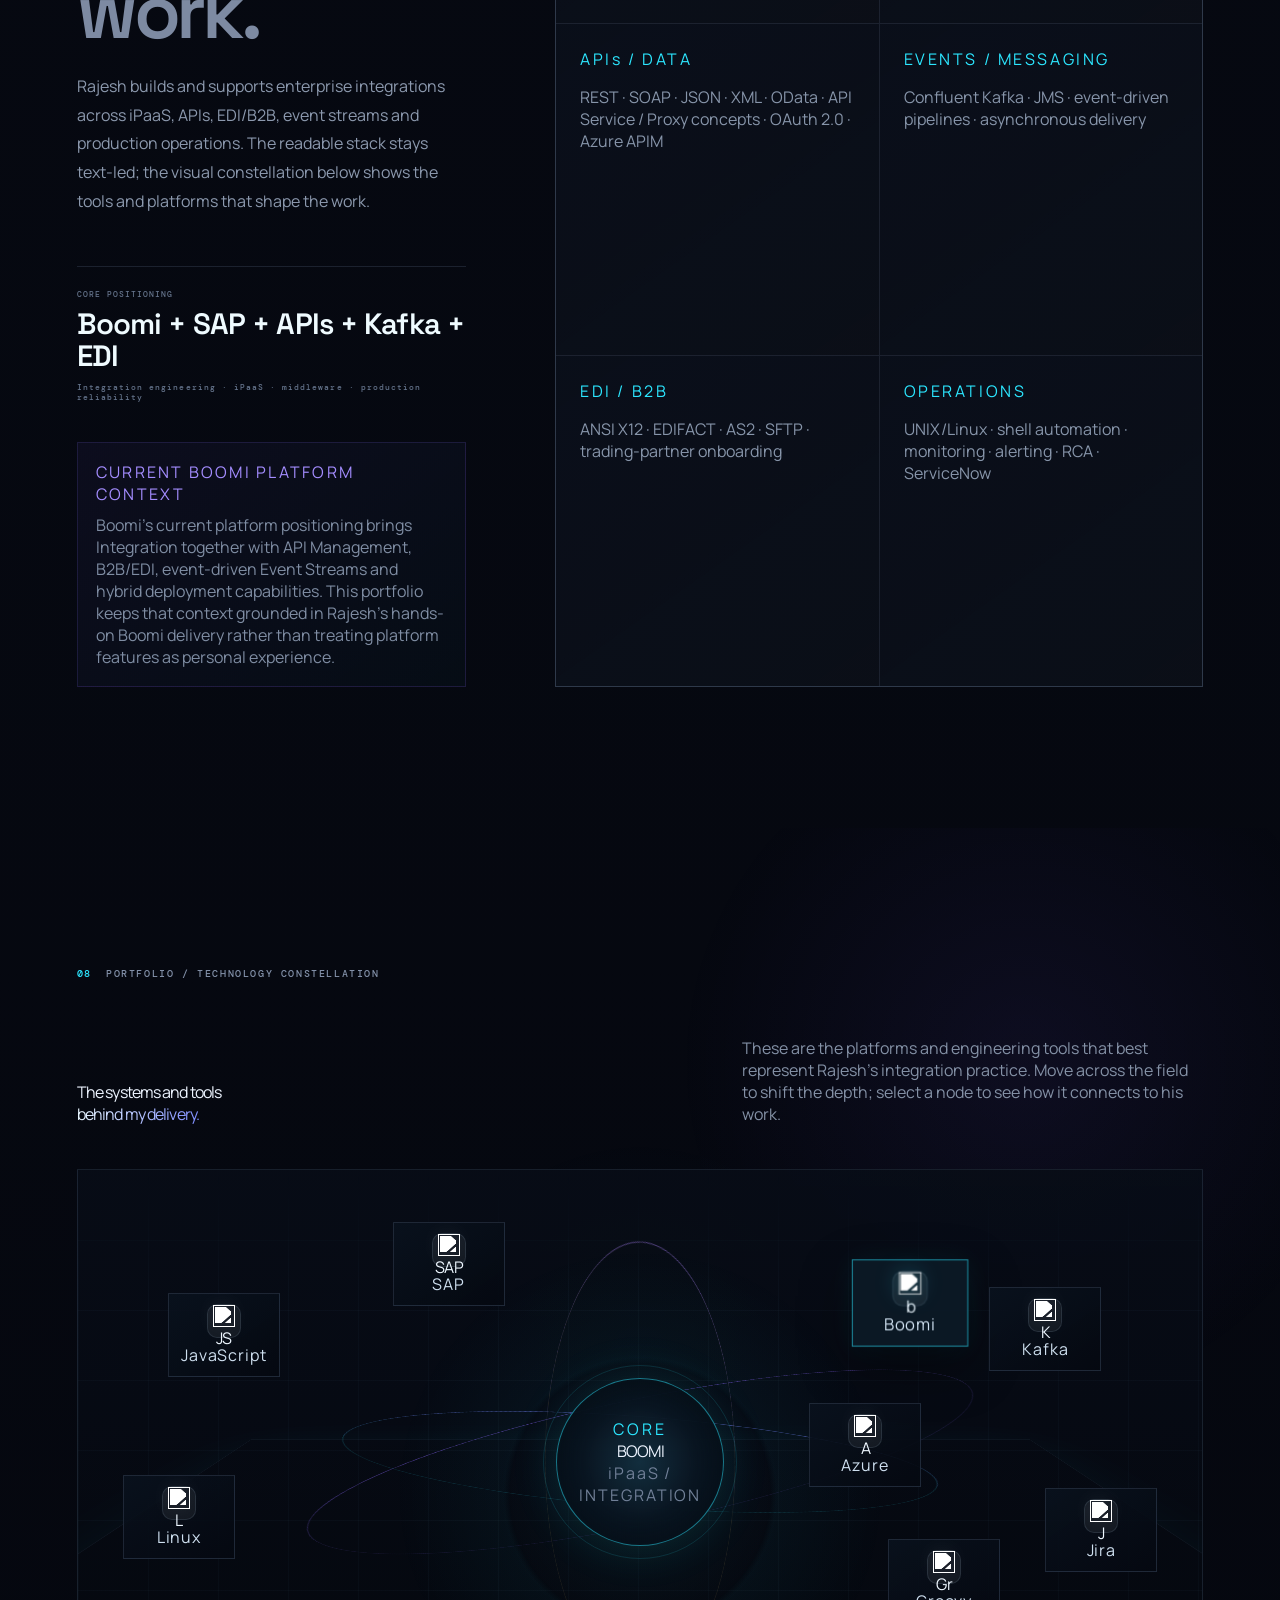
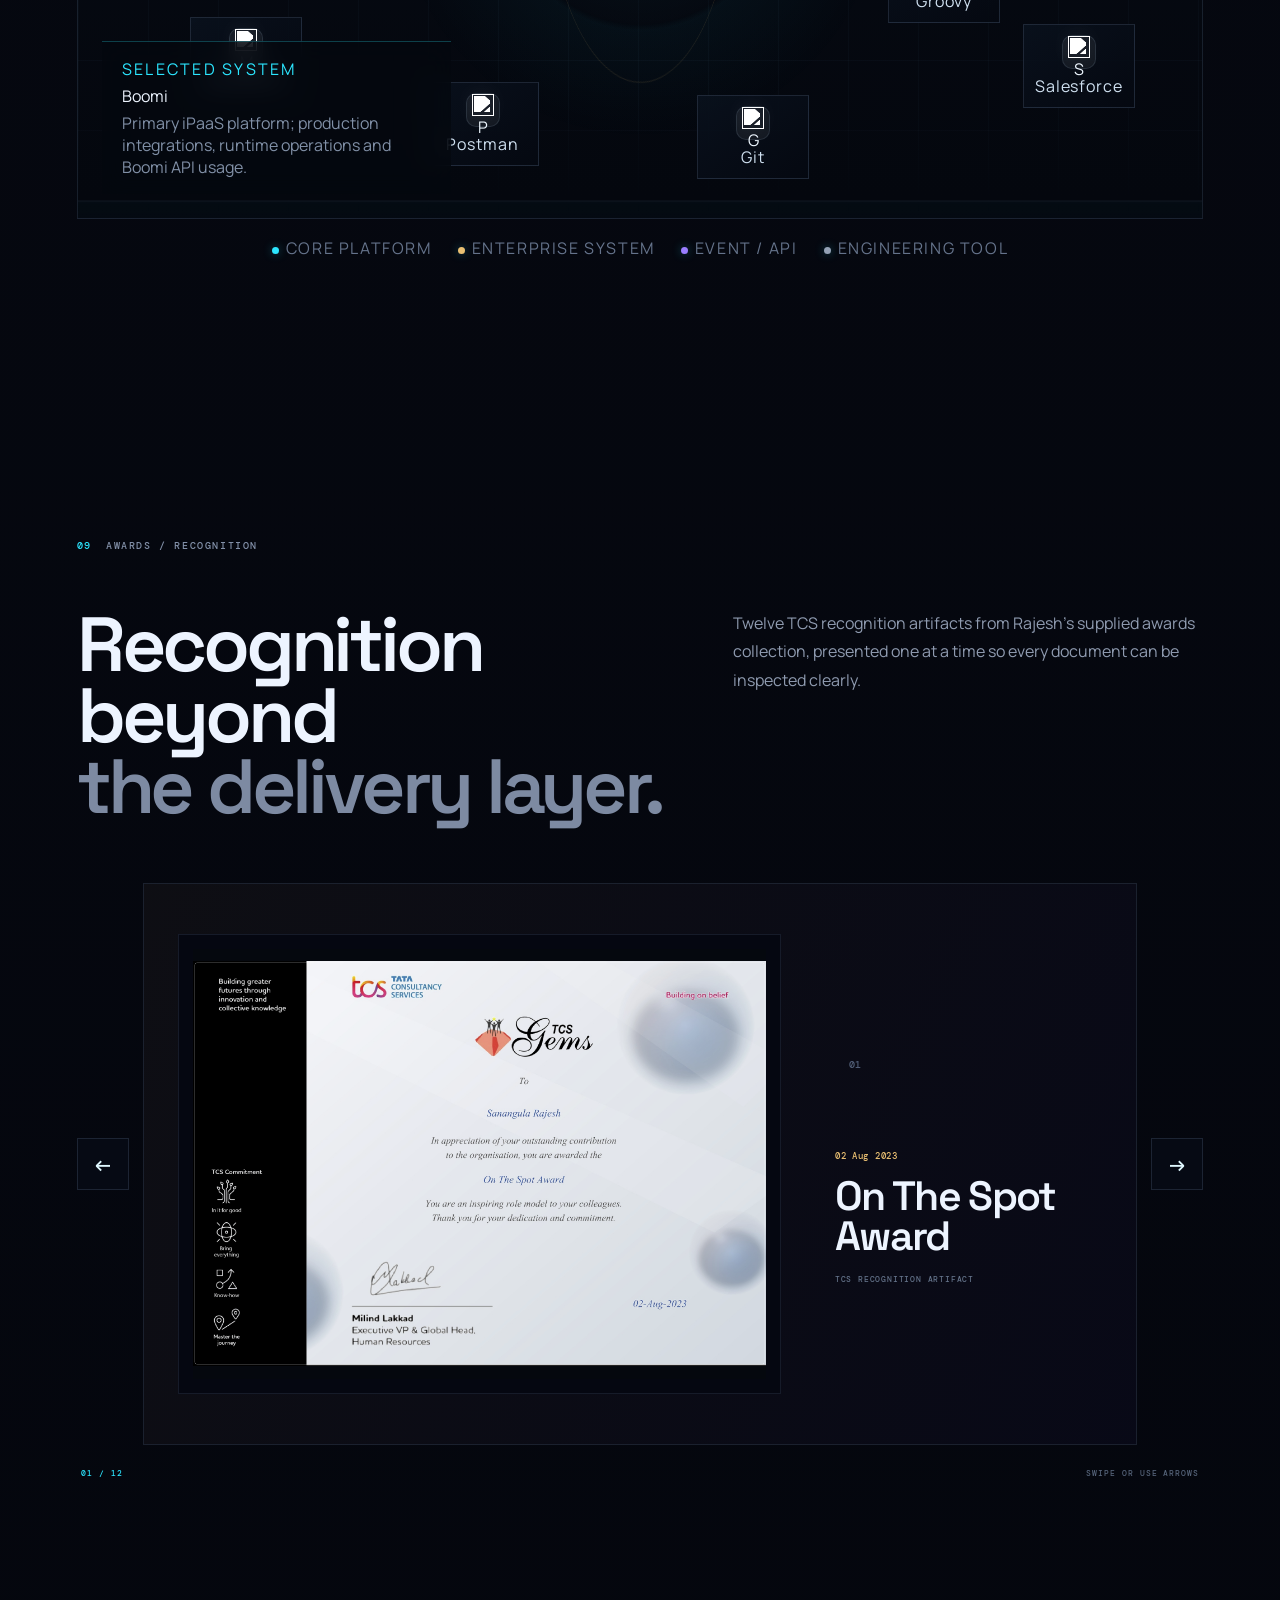
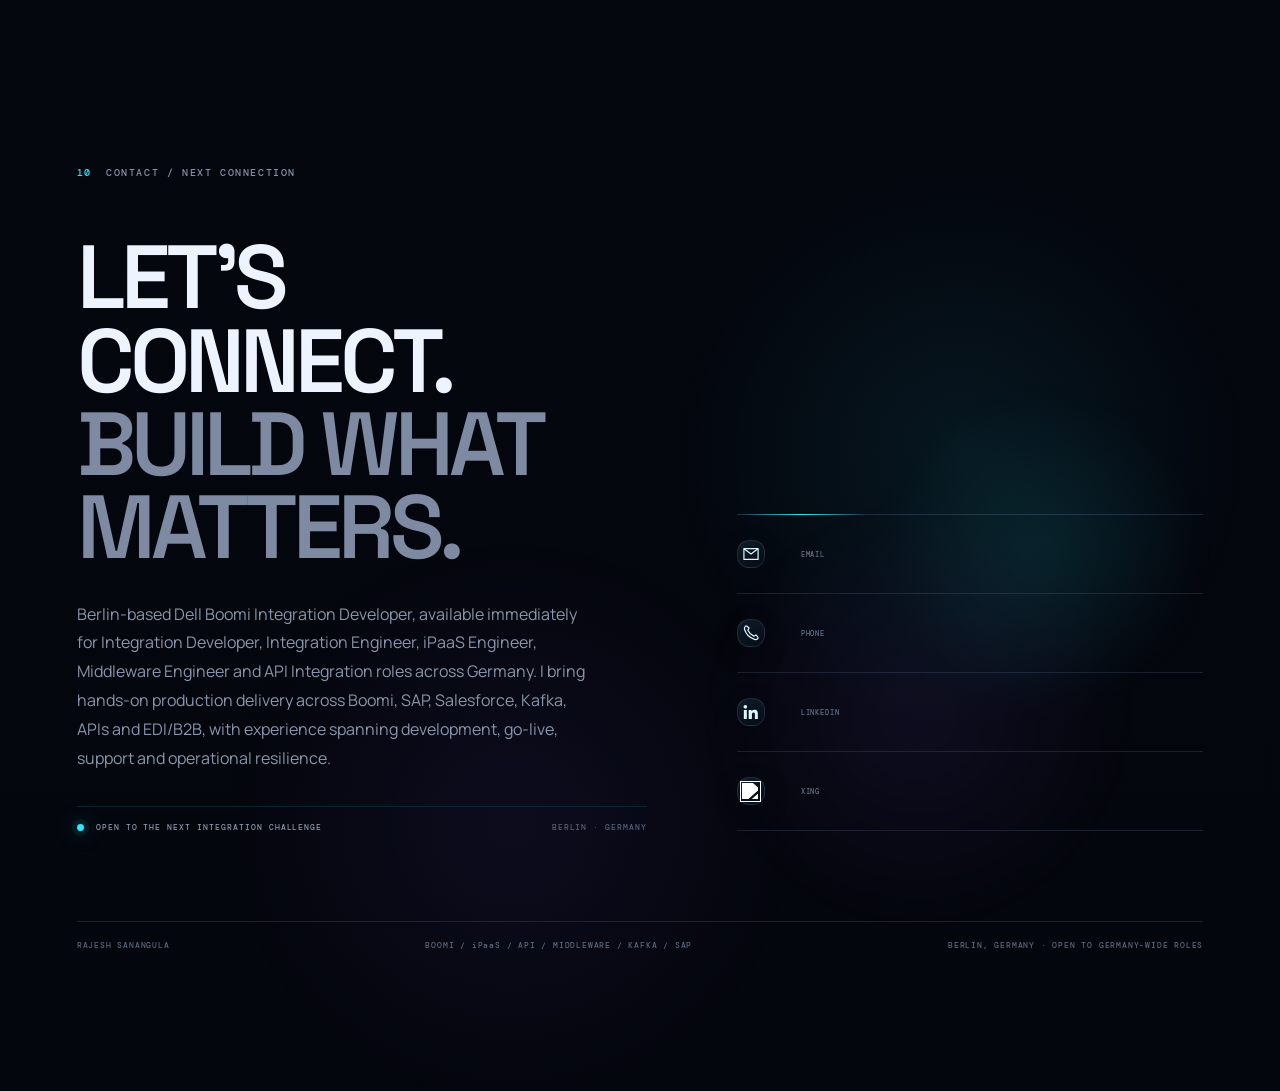
==== commit 461b9f34: "Add files via upload" ====
--- a/index.html
+++ b/index.html
@@ -4,6 +4,6 @@
 <meta charset="UTF-8"><meta name="viewport" content="width=device-width,initial-scale=1">
 <meta name="theme-color" content="#050711">
 <meta name="robots" content="index,follow,max-image-preview:large"><meta name="description" content="Rajesh Sanangula — Berlin-based Dell Boomi Integration Developer | iPaaS, API & Middleware. Nearly 4 years of enterprise integration experience across Boomi, SAP, Kafka, EDI/B2B and APIs. Available immediately for Germany-wide roles.">
-<meta property="og:title" content="Rajesh Sanangula — Integration Engineer Portfolio · Dell Boomi & iPaaS"><meta property="og:description" content="Berlin-based Boomi Integration Developer focused on iPaaS, middleware, APIs, SAP, Kafka, EDI/B2B and production automation."><meta property="og:type" content="website"><meta property="og:site_name" content="Rajesh Sanangula — Integration Engineer Portfolio"><meta name="twitter:card" content="summary_large_image"><meta name="twitter:title" content="Rajesh Sanangula — Dell Boomi Integration Developer"><meta name="twitter:description" content="Enterprise integration, API management, EDI/B2B, event-driven architectures and operational automation."><link rel="stylesheet" href="./styles.css"><title>Rajesh Sanangula — Integration Engineer Portfolio · Dell Boomi & iPaaS</title>
+<meta property="og:title" content="Rajesh Sanangula — Integration Engineer Portfolio · Dell Boomi & iPaaS"><meta property="og:description" content="Berlin-based Boomi Integration Developer focused on iPaaS, middleware, APIs, SAP, Kafka, EDI/B2B and production automation."><meta property="og:type" content="website"><meta property="og:site_name" content="Rajesh Sanangula — Integration Engineer Portfolio"><meta name="twitter:card" content="summary_large_image"><meta name="twitter:title" content="Rajesh Sanangula — Dell Boomi Integration Developer"><meta name="twitter:description" content="Enterprise integration, API management, EDI/B2B, event-driven architectures and operational automation."><link rel="stylesheet" href="./styles.css"><link rel="icon" href="./favicon.svg" type="image/svg+xml"><link rel="alternate icon" href="./favicon.ico" sizes="any"><link rel="apple-touch-icon" href="./favicon.png"><title>Rajesh Sanangula — Integration Engineer Portfolio · Dell Boomi & iPaaS</title>
 <script type="application/ld+json">{"@context":"https://schema.org","@type":"Person","name":"Rajesh Sanangula","url":"#top","jobTitle":"Dell Boomi Integration Developer","email":"mailto:sanangularajesh9@gmail.com","telephone":"+49 15216189281","address":{"@type":"PostalAddress","addressLocality":"Berlin","addressCountry":"DE"},"sameAs":["https://www.linkedin.com/in/rajesh-sanangula-346b77212","https://www.xing.com/profile/Rajesh_Sanangula"],"knowsAbout":["Dell Boomi AtomSphere","iPaaS","API Management","EDI/B2B","Confluent Kafka","SAP integration","REST","SOAP","JMS","UNIX automation","Azure APIM"]}</script>
-</head><body><canvas class="ambient-canvas" aria-hidden="true"></canvas><div id="app"></div><script src="./js/main.js"></script><script src="./js/immersive.js?v=7.1"></script></body></html>
+</head><body><canvas class="ambient-canvas" aria-hidden="true"></canvas><div id="app"></div><script src="./js/main.js"></script><script src="./js/immersive.js"></script></body></html>
